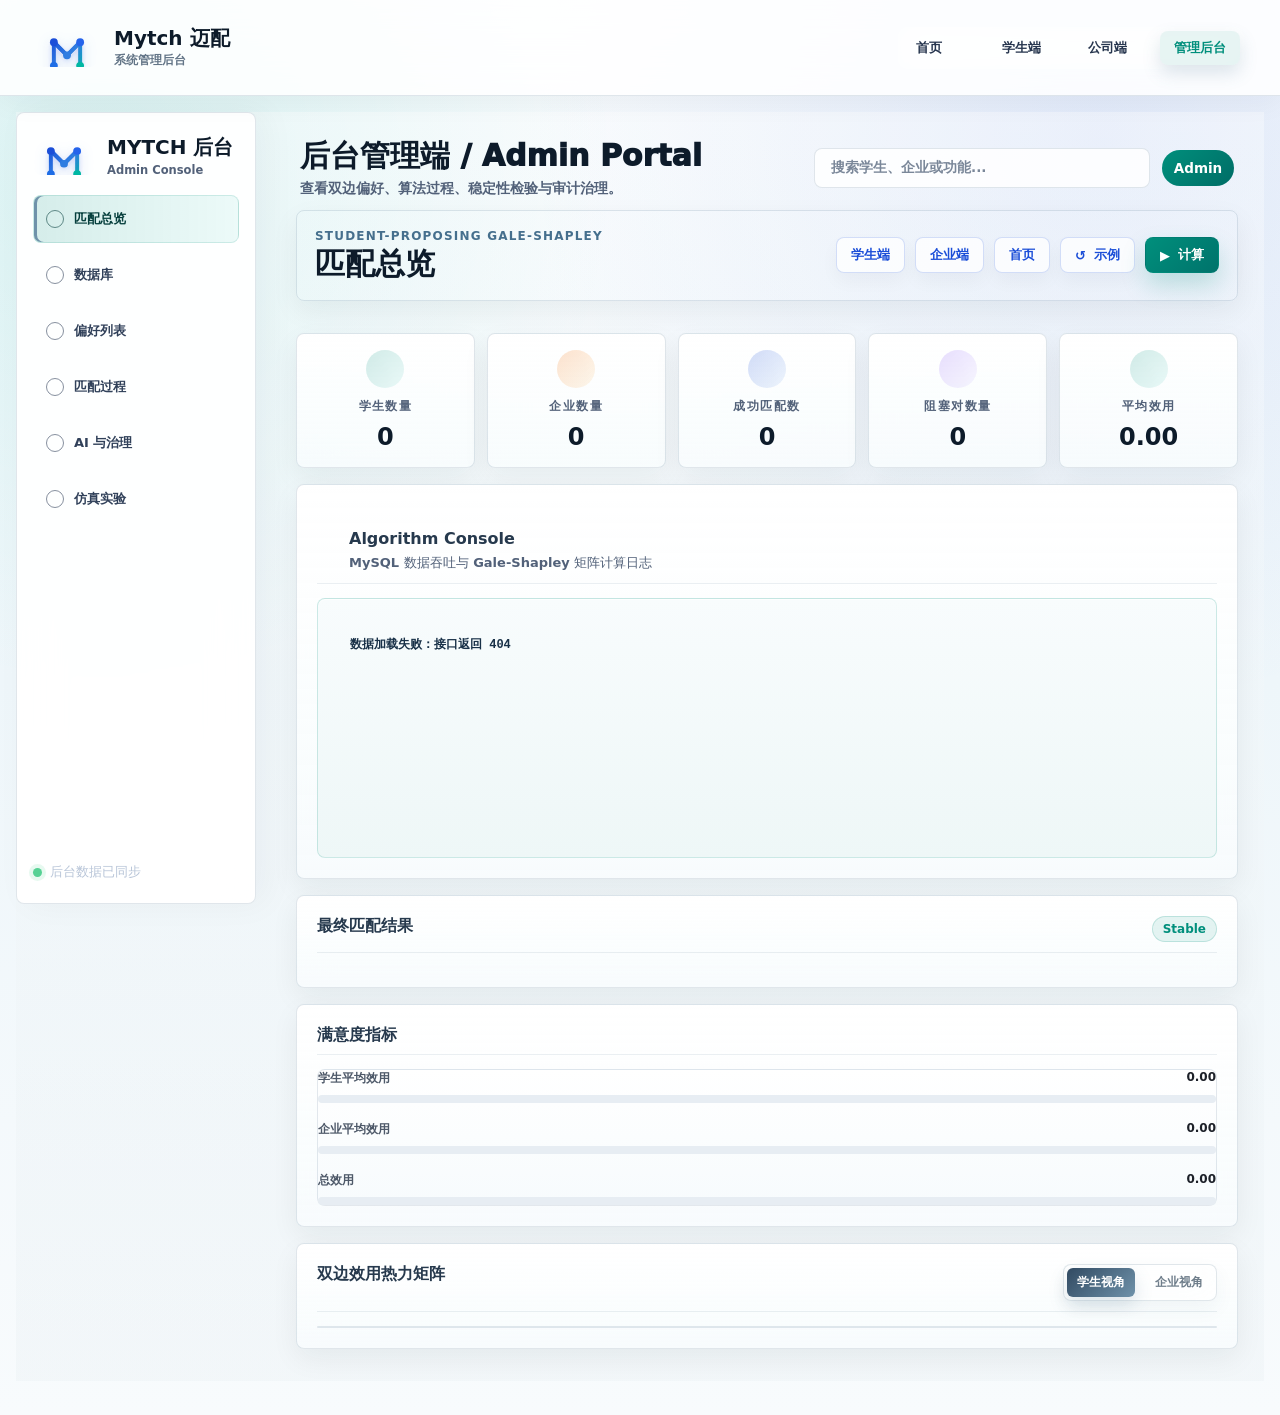
==== admin.html @ 8a6372a4 "Add files via upload" ====
<!doctype html>
<html lang="zh-CN">
  <head>
    <meta charset="UTF-8" />
    <meta name="viewport" content="width=device-width, initial-scale=1.0" />
    <title>管理后台 - Mytch 迈配</title>
    <link rel="stylesheet" href="styles.css" />
  </head>
  <body data-page="admin">
    <header class="global-topbar admin-global">
      <a class="brand compact-brand" href="index.html">
        <div class="brand-mark" aria-hidden="true"><img src="assets/mytch-logo.svg" alt="" /></div>
        <div>
          <h1>Mytch 迈配</h1>
          <p>系统管理后台</p>
        </div>
      </a>
      <nav class="client-nav" aria-label="端口切换">
        <a href="index.html">首页</a>
        <a href="student.html">学生端</a>
        <a href="company.html">公司端</a>
        <a class="active" href="admin.html">管理后台</a>
      </nav>
    </header>

    <div class="app-shell">
      <aside class="sidebar">
        <a class="brand" href="index.html">
            <div class="brand-mark" aria-hidden="true"><img src="assets/mytch-logo.svg" alt="" /></div>
          <div>
            <h1>Mytch 后台</h1>
            <p>Admin Console</p>
          </div>
        </a>

        <nav class="nav-tabs" aria-label="后台模块">
          <button class="nav-tab active" data-tab="overview" type="button"><span class="tab-icon">01</span><span>匹配总览</span></button>
          <button class="nav-tab" data-tab="database" type="button"><span class="tab-icon">02</span><span>数据库</span></button>
          <button class="nav-tab" data-tab="preferences" type="button"><span class="tab-icon">03</span><span>偏好列表</span></button>
          <button class="nav-tab" data-tab="process" type="button"><span class="tab-icon">04</span><span>匹配过程</span></button>
          <button class="nav-tab" data-tab="ai" type="button"><span class="tab-icon">05</span><span>AI 与治理</span></button>
          <button class="nav-tab" data-tab="simulation" type="button"><span class="tab-icon">06</span><span>仿真实验</span></button>
        </nav>

        <div class="sidebar-footer">
          <span class="state-dot"></span>
          <span id="sidebarState">后台数据已同步</span>
        </div>
      </aside>

      <main class="main">
        <section class="portal-titlebar admin-titlebar">
          <div>
            <h2>后台管理端 / Admin Portal</h2>
            <p>查看双边偏好、算法过程、稳定性检验与审计治理。</p>
          </div>
          <div class="admin-search">
            <span>搜索学生、企业或功能...</span>
            <b>Admin</b>
          </div>
        </section>

        <header class="topbar">
          <div>
            <p class="eyebrow">Student-proposing Gale-Shapley</p>
            <h2 id="pageTitle">匹配总览</h2>
          </div>
          <div class="toolbar" aria-label="后台操作">
            <a class="icon-button" href="student.html">学生端</a>
            <a class="icon-button" href="company.html">企业端</a>
            <a class="icon-button" href="index.html">首页</a>
            <button class="icon-button" id="loadExampleBtn" type="button" title="恢复示例数据">
              <span aria-hidden="true">↺</span>
              <span>示例</span>
            </button>
            <button class="icon-button primary" id="runBtn" type="button" title="重新计算匹配">
              <span aria-hidden="true">▶</span>
              <span>计算</span>
            </button>
          </div>
        </header>

        <section class="tab-panel active" id="overview">
          <div class="metric-grid">
            <article class="metric"><span>学生数量</span><strong id="studentCount">0</strong></article>
            <article class="metric"><span>企业数量</span><strong id="companyCount">0</strong></article>
            <article class="metric"><span>成功匹配数</span><strong id="matchedCount">0</strong></article>
            <article class="metric"><span>阻塞对数量</span><strong id="blockingPairCount">0</strong></article>
            <article class="metric"><span>平均效用</span><strong id="avgUtility">0.00</strong></article>
          </div>

          <section class="panel console-panel">
            <div class="panel-heading">
              <div>
                <h3>Algorithm Console</h3>
                <p>MySQL 数据吞吐与 Gale-Shapley 矩阵计算日志</p>
              </div>
            </div>
            <div id="adminConsoleLog" class="console-log"></div>
          </section>

          <section class="panel match-board">
            <div class="panel-heading">
              <h3>最终匹配结果</h3>
              <span id="stableBadge" class="badge positive">Stable</span>
            </div>
            <div id="matchCards" class="match-cards"></div>
          </section>

          <section class="panel">
            <div class="panel-heading"><h3>满意度指标</h3></div>
            <div class="utility-bars">
              <div class="bar-row">
                <div class="bar-label"><span>学生平均效用</span><strong id="studentAvg">0.00</strong></div>
                <div class="bar-track"><span id="studentAvgBar"></span></div>
              </div>
              <div class="bar-row">
                <div class="bar-label"><span>企业平均效用</span><strong id="companyAvg">0.00</strong></div>
                <div class="bar-track"><span id="companyAvgBar"></span></div>
              </div>
              <div class="bar-row">
                <div class="bar-label"><span>总效用</span><strong id="totalUtility">0.00</strong></div>
                <div class="bar-track"><span id="totalUtilityBar"></span></div>
              </div>
            </div>
          </section>

          <section class="panel">
            <div class="panel-heading">
              <h3>双边效用热力矩阵</h3>
              <div class="segmented" role="group" aria-label="热力矩阵类型">
                <button class="active" data-matrix="student" type="button">学生视角</button>
                <button data-matrix="company" type="button">企业视角</button>
              </div>
            </div>
            <div id="utilityMatrix" class="matrix"></div>
          </section>
          <span id="successRate" class="sr-only">0%</span>
        </section>

        <section class="tab-panel" id="database">
          <section class="panel">
            <div class="panel-heading"><h3>Student Table</h3></div>
            <div class="table-wrap"><table id="studentTable"></table></div>
          </section>
          <section class="panel">
            <div class="panel-heading"><h3>Company Table</h3></div>
            <div class="table-wrap"><table id="companyTable"></table></div>
          </section>
          <section class="panel">
            <div class="panel-heading"><h3>Student Preference Table</h3></div>
            <div class="table-wrap"><table id="studentWeightTable"></table></div>
          </section>
          <section class="panel">
            <div class="panel-heading"><h3>Company Preference Table</h3></div>
            <div class="table-wrap"><table id="companyWeightTable"></table></div>
          </section>
        </section>

        <section class="tab-panel" id="preferences">
          <section class="panel">
            <div class="panel-heading"><h3>学生偏好列表</h3></div>
            <div id="studentPreferences" class="rank-list"></div>
          </section>
          <section class="panel">
            <div class="panel-heading"><h3>企业偏好列表</h3></div>
            <div id="companyPreferences" class="rank-list"></div>
          </section>
        </section>

        <section class="tab-panel" id="process">
          <section class="panel">
            <div class="panel-heading">
              <h3>Gale-Shapley 逐轮执行</h3>
              <span id="roundCount" class="badge">0 rounds</span>
            </div>
            <div id="roundTimeline" class="timeline"></div>
          </section>
        </section>

        <section class="tab-panel" id="ai">
          <section class="panel">
            <div class="panel-heading"><h3>AI 参与匹配</h3></div>
            <div id="aiMarketCards" class="ai-cards"></div>
          </section>
          <section class="panel">
            <div class="panel-heading">
              <h3>真实性与惩罚机制</h3>
              <span class="badge warning">Game Theory</span>
            </div>
            <div class="governance-grid">
              <article><strong>信息核验</strong><span>学历、证书、实习、薪资、岗位描述等信息进入平台后生成可审计记录。</span></article>
              <article><strong>保证金/信用分</strong><span>参与者提交信息时形成信用分，低可信信息会提高保证金或降低排序权重。</span></article>
              <article><strong>随机审计</strong><span>平台以一定概率抽查信息，越影响匹配结果的信息审计概率越高。</span></article>
              <article><strong>惩罚兼容</strong><span>若虚报收益小于期望惩罚，理性参与者的最优策略就是如实申报。</span></article>
            </div>
            <div id="truthAuditTable" class="audit-table"></div>
          </section>
        </section>

        <section class="tab-panel" id="simulation">
          <section class="panel simulator">
            <div class="panel-heading">
              <h3>大规模仿真实验</h3>
              <button class="icon-button" id="runSimulationBtn" type="button" title="运行仿真">
                <span aria-hidden="true">↯</span>
                <span>运行仿真</span>
              </button>
            </div>
            <div class="simulation-controls">
              <label>学生数<input id="simStudents" type="number" min="5" max="1000" value="200" /></label>
              <label>企业数<input id="simCompanies" type="number" min="5" max="200" value="50" /></label>
              <label>每家企业名额<input id="simCapacity" type="number" min="1" max="20" value="4" /></label>
            </div>
            <div id="simulationResults" class="simulation-results"></div>
          </section>
        </section>

      </main>
    </div>

    <script src="app.js?v=mytch-feedback-20260525"></script>
  </body>
</html>
---- styles.css ----
:root {
  --bg: #f6f7f9;
  --surface: #ffffff;
  --ink: #18212f;
  --muted: #667085;
  --line: #d8dee8;
  --teal: #087f8c;
  --teal-weak: #e4f4f5;
  --coral: #d95f43;
  --indigo: #3c5aa6;
  --gold: #b7831d;
  --green: #1f8a5b;
  --shadow: 0 14px 40px rgba(24, 33, 47, 0.08);
}

* {
  box-sizing: border-box;
}

body {
  margin: 0;
  min-height: 100vh;
  background: var(--bg);
  color: var(--ink);
  font-family: Inter, ui-sans-serif, system-ui, -apple-system, BlinkMacSystemFont, "Segoe UI", sans-serif;
}

button,
input,
select,
textarea {
  font: inherit;
}

button {
  cursor: pointer;
}

a {
  color: inherit;
  text-decoration: none;
}

.app-shell {
  display: grid;
  grid-template-columns: 280px minmax(0, 1fr);
  min-height: 100vh;
}

.sidebar {
  position: sticky;
  top: 0;
  height: 100vh;
  display: flex;
  flex-direction: column;
  gap: 28px;
  padding: 24px 18px;
  background: #17202c;
  color: #eef4f7;
}

.brand {
  display: flex;
  align-items: center;
  gap: 12px;
  min-width: 0;
}

.brand-mark {
  display: grid;
  place-items: center;
  flex: 0 0 44px;
  width: 44px;
  height: 44px;
  border-radius: 8px;
  background: #f0b44c;
  color: #17202c;
  font-weight: 800;
  letter-spacing: 0;
}

.brand h1,
.brand p,
.topbar h2,
.topbar p,
.panel h3 {
  margin: 0;
}

.brand h1 {
  font-size: 18px;
  line-height: 1.2;
}

.brand p {
  margin-top: 4px;
  color: #b9c5d1;
  font-size: 13px;
}

.nav-tabs {
  display: grid;
  gap: 8px;
}

.nav-tab {
  display: flex;
  align-items: center;
  gap: 10px;
  width: 100%;
  border: 1px solid transparent;
  border-radius: 8px;
  padding: 11px 12px;
  background: transparent;
  color: #dbe5ea;
  text-align: left;
}

.nav-tab:hover,
.nav-tab.active {
  background: rgba(255, 255, 255, 0.09);
  border-color: rgba(255, 255, 255, 0.13);
}

.tab-icon {
  display: grid;
  place-items: center;
  width: 30px;
  height: 24px;
  border-radius: 6px;
  background: rgba(255, 255, 255, 0.1);
  color: #f0b44c;
  font-size: 12px;
  font-weight: 700;
}

.sidebar-footer {
  margin-top: auto;
  display: flex;
  align-items: center;
  gap: 8px;
  min-width: 0;
  color: #b9c5d1;
  font-size: 13px;
}

.state-dot {
  width: 9px;
  height: 9px;
  border-radius: 50%;
  background: #56d194;
  box-shadow: 0 0 0 4px rgba(86, 209, 148, 0.14);
}

.main {
  min-width: 0;
  padding: 22px;
}

.topbar {
  display: flex;
  align-items: center;
  justify-content: space-between;
  gap: 16px;
  margin-bottom: 18px;
}

.eyebrow {
  color: var(--teal);
  font-size: 12px;
  font-weight: 800;
  letter-spacing: 0.08em;
  text-transform: uppercase;
}

.topbar h2 {
  margin-top: 4px;
  font-size: 28px;
  letter-spacing: 0;
}

.toolbar,
.panel-heading,
.segmented,
.simulation-controls {
  display: flex;
  align-items: center;
  gap: 10px;
}

.icon-button {
  display: inline-flex;
  align-items: center;
  justify-content: center;
  gap: 8px;
  min-height: 38px;
  border: 1px solid var(--line);
  border-radius: 8px;
  padding: 8px 12px;
  background: var(--surface);
  color: var(--ink);
  font-weight: 700;
}

.icon-button:hover {
  border-color: #aab4c2;
}

.icon-button.primary {
  background: var(--teal);
  border-color: var(--teal);
  color: white;
}

.portal {
  width: min(1120px, calc(100% - 32px));
  margin: 0 auto;
  padding: 44px 0;
}

.portal-hero {
  min-height: 260px;
  display: grid;
  align-content: space-between;
  border-radius: 8px;
  padding: 28px;
  background:
    linear-gradient(90deg, rgba(23, 32, 44, 0.92), rgba(8, 127, 140, 0.72)),
    url("data:image/svg+xml,%3Csvg xmlns='http://www.w3.org/2000/svg' width='1200' height='500' viewBox='0 0 1200 500'%3E%3Crect width='1200' height='500' fill='%23dfe6ee'/%3E%3Cg fill='none' stroke='%2395a5b6' stroke-width='2' opacity='.55'%3E%3Cpath d='M80 380 C220 220, 320 420, 480 250 S760 180, 920 300 1050 360, 1120 180'/%3E%3Cpath d='M120 170 C260 260, 380 110, 530 190 S780 390, 1010 230'/%3E%3C/g%3E%3Cg fill='%23ffffff' opacity='.76'%3E%3Ccircle cx='160' cy='190' r='36'/%3E%3Ccircle cx='420' cy='305' r='42'/%3E%3Ccircle cx='650' cy='170' r='34'/%3E%3Ccircle cx='930' cy='320' r='44'/%3E%3C/g%3E%3C/svg%3E");
  background-size: cover;
  color: white;
  box-shadow: var(--shadow);
}

.portal-brand .brand-mark {
  background: white;
  color: var(--teal);
}

.portal-title h2 {
  margin: 8px 0 0;
  font-size: 46px;
  letter-spacing: 0;
}

.portal-title .eyebrow {
  color: #f0b44c;
}

.role-grid {
  display: grid;
  grid-template-columns: repeat(4, minmax(0, 1fr));
  gap: 16px;
  margin-top: 18px;
}

.role-card {
  min-height: 210px;
  display: grid;
  align-content: space-between;
  border: 1px solid var(--line);
  border-radius: 8px;
  padding: 18px;
  background: var(--surface);
  box-shadow: var(--shadow);
}

.role-card:hover {
  transform: translateY(-2px);
  border-color: #aab4c2;
}

.role-index {
  display: grid;
  place-items: center;
  width: 42px;
  height: 32px;
  border-radius: 8px;
  background: var(--teal-weak);
  color: var(--teal);
  font-weight: 800;
}

.role-card strong {
  display: block;
  margin-top: 20px;
  font-size: 24px;
}

.role-card span:last-child {
  color: var(--muted);
  line-height: 1.65;
}

.student-role .role-index {
  background: var(--teal-weak);
  color: var(--teal);
}

.company-role .role-index {
  background: #fff0e9;
  color: var(--coral);
}

.admin-role .role-index {
  background: #eef2ff;
  color: var(--indigo);
}

.ai-role .role-index {
  background: #f5efff;
  color: #7152a6;
}

.client-shell {
  min-height: 100vh;
}

.client-header {
  position: sticky;
  top: 0;
  z-index: 5;
  display: flex;
  align-items: center;
  justify-content: space-between;
  gap: 18px;
  padding: 14px 24px;
  border-bottom: 1px solid var(--line);
  background: rgba(246, 247, 249, 0.94);
  backdrop-filter: blur(12px);
}

.compact-brand .brand-mark {
  background: #17202c;
  color: #f0b44c;
}

.client-nav {
  display: flex;
  align-items: center;
  gap: 8px;
  padding: 4px;
  border: 1px solid var(--line);
  border-radius: 8px;
  background: var(--surface);
}

.client-nav a {
  border-radius: 6px;
  padding: 8px 12px;
  color: var(--muted);
  font-size: 13px;
  font-weight: 800;
}

.client-nav a.active {
  background: var(--teal);
  color: white;
}

.client-main {
  width: min(1180px, calc(100% - 32px));
  margin: 0 auto;
  display: grid;
  grid-template-columns: minmax(0, 1.05fr) minmax(340px, 0.95fr);
  gap: 18px;
  padding: 22px 0 34px;
}

.account-panel,
.result-panel {
  align-self: start;
}

.select-label {
  display: grid;
  gap: 6px;
  color: var(--muted);
  font-size: 12px;
  font-weight: 800;
}

.select-label select {
  min-width: 130px;
  min-height: 38px;
  border: 1px solid var(--line);
  border-radius: 8px;
  padding: 7px 10px;
  background: white;
  color: var(--ink);
}

.profile-form {
  display: grid;
  gap: 18px;
}

.profile-form h4,
.subpanel h4 {
  margin: 0 0 10px;
  font-size: 14px;
}

.field-grid {
  display: grid;
  grid-template-columns: repeat(2, minmax(0, 1fr));
  gap: 10px;
}

.number-field {
  display: grid;
  gap: 7px;
  border: 1px solid var(--line);
  border-radius: 8px;
  padding: 10px;
  background: #fbfcfd;
}

.number-field span {
  color: var(--muted);
  font-size: 12px;
  font-weight: 800;
}

.number-field input {
  width: 100%;
  min-height: 38px;
  border: 1px solid var(--line);
  border-radius: 7px;
  padding: 8px;
  background: white;
}

.text-field {
  grid-column: 1 / -1;
}

.text-field textarea {
  width: 100%;
  min-height: 82px;
  resize: vertical;
  border: 1px solid var(--line);
  border-radius: 7px;
  padding: 9px;
  background: white;
  color: var(--ink);
  line-height: 1.5;
}

.inference-card {
  grid-column: 1 / -1;
  border: 1px solid var(--line);
  border-radius: 8px;
  padding: 12px;
  background: #fbfcfd;
}

.inference-card > strong {
  display: block;
  margin-bottom: 12px;
  font-size: 14px;
}

.weight-preview {
  display: grid;
  gap: 10px;
}

.weight-preview div {
  position: relative;
  display: grid;
  grid-template-columns: 88px 42px minmax(0, 1fr);
  align-items: center;
  gap: 10px;
}

.weight-preview span {
  color: var(--muted);
  font-size: 12px;
  font-weight: 800;
}

.weight-preview b {
  font-size: 12px;
}

.weight-preview em {
  display: block;
  height: 10px;
  border-radius: 999px;
  background: var(--teal);
}

.form-actions {
  display: flex;
  align-items: center;
  justify-content: space-between;
  gap: 12px;
  border-top: 1px solid var(--line);
  padding-top: 14px;
}

.inline-state {
  color: var(--muted);
  font-size: 13px;
  font-weight: 700;
}

.personal-result {
  display: grid;
  gap: 14px;
}

.result-main {
  min-height: 190px;
  display: grid;
  align-content: center;
  border-radius: 8px;
  padding: 20px;
  background: #17202c;
  color: white;
}

.result-main .result-kicker {
  color: #f0b44c;
  font-size: 13px;
  font-weight: 900;
  letter-spacing: 0.08em;
}

.result-main strong {
  display: block;
  margin-top: 8px;
  font-size: 56px;
  line-height: 1;
}

.result-main span:last-child {
  margin-top: 12px;
  color: #cbd6df;
  font-weight: 700;
}

.mini-metrics {
  display: grid;
  grid-template-columns: 1fr 1fr;
  gap: 10px;
}

.mini-metrics article {
  border: 1px solid var(--line);
  border-radius: 8px;
  padding: 12px;
  background: #fbfcfd;
}

.mini-metrics span {
  display: block;
  color: var(--muted);
  font-size: 12px;
}

.mini-metrics strong {
  display: block;
  margin-top: 8px;
  font-size: 24px;
}

.subpanel {
  margin-top: 16px;
}

.rank-list.compact .rank-row {
  grid-template-columns: 54px minmax(0, 1fr);
}

.ai-cards,
.governance-grid {
  display: grid;
  grid-template-columns: repeat(2, minmax(0, 1fr));
  gap: 10px;
}

.ai-card,
.governance-grid article {
  border: 1px solid var(--line);
  border-radius: 8px;
  padding: 12px;
  background: #fbfcfd;
}

.ai-card strong,
.governance-grid strong {
  display: block;
  margin-bottom: 8px;
}

.ai-card span,
.governance-grid span,
.knowledge-notes p {
  color: var(--muted);
  font-size: 13px;
  line-height: 1.65;
}

.knowledge-notes {
  display: grid;
  gap: 10px;
}

.knowledge-notes p {
  margin: 0;
}

.audit-table {
  margin-top: 14px;
  overflow-x: auto;
}

.audit-table table {
  min-width: 760px;
}

.risk-low {
  color: var(--green);
  font-weight: 800;
}

.risk-mid {
  color: var(--gold);
  font-weight: 800;
}

.risk-high {
  color: var(--coral);
  font-weight: 800;
}

.tab-panel {
  display: none;
}

.tab-panel.active {
  display: grid;
  gap: 18px;
}

.metric-grid {
  display: grid;
  grid-template-columns: repeat(4, minmax(0, 1fr));
  gap: 14px;
}

.metric,
.panel {
  background: var(--surface);
  border: 1px solid var(--line);
  border-radius: 8px;
  box-shadow: var(--shadow);
}

.metric {
  padding: 16px;
}

.metric span {
  display: block;
  color: var(--muted);
  font-size: 13px;
}

.metric strong {
  display: block;
  margin-top: 8px;
  font-size: 30px;
}

.overview-layout,
.two-column {
  display: grid;
  grid-template-columns: minmax(0, 1.2fr) minmax(320px, 0.8fr);
  gap: 18px;
}

.panel {
  min-width: 0;
  padding: 16px;
}

.panel-heading {
  justify-content: space-between;
  margin-bottom: 14px;
}

.panel-heading h3 {
  font-size: 16px;
}

.badge {
  display: inline-flex;
  align-items: center;
  min-height: 26px;
  border-radius: 999px;
  padding: 4px 10px;
  background: #eef1f5;
  color: var(--muted);
  font-size: 12px;
  font-weight: 800;
}

.badge.positive {
  background: #e8f6ef;
  color: var(--green);
}

.badge.warning {
  background: #fff2dc;
  color: var(--gold);
}

.match-cards {
  display: grid;
  grid-template-columns: repeat(5, minmax(110px, 1fr));
  gap: 10px;
}

.match-card {
  position: relative;
  min-height: 142px;
  display: grid;
  align-content: space-between;
  border: 1px solid var(--line);
  border-radius: 8px;
  padding: 12px;
  overflow: hidden;
}

.match-card::before {
  content: "";
  position: absolute;
  inset: 0 0 auto;
  height: 5px;
  background: var(--accent);
}

.avatar-pair {
  display: flex;
  align-items: center;
  justify-content: space-between;
  gap: 8px;
}

.avatar {
  display: grid;
  place-items: center;
  width: 42px;
  height: 42px;
  border-radius: 50%;
  background: var(--teal-weak);
  color: var(--teal);
  font-weight: 800;
}

.avatar.company {
  background: #eef2ff;
  color: var(--indigo);
}

.connector {
  height: 2px;
  flex: 1;
  background: linear-gradient(90deg, var(--teal), var(--coral));
}

.match-card strong {
  display: block;
  margin-top: 10px;
}

.match-card span {
  color: var(--muted);
  font-size: 12px;
}

.utility-bars {
  display: grid;
  gap: 18px;
}

.bar-label {
  display: flex;
  justify-content: space-between;
  gap: 12px;
  margin-bottom: 8px;
  color: var(--muted);
  font-size: 13px;
}

.bar-label strong {
  color: var(--ink);
}

.bar-track {
  height: 12px;
  border-radius: 999px;
  background: #edf1f5;
  overflow: hidden;
}

.bar-track span {
  display: block;
  height: 100%;
  width: 0;
  border-radius: inherit;
  background: var(--teal);
}

.bar-row:nth-child(2) .bar-track span {
  background: var(--coral);
}

.bar-row:nth-child(3) .bar-track span {
  background: var(--indigo);
}

.segmented {
  padding: 3px;
  border: 1px solid var(--line);
  border-radius: 8px;
  background: #f3f5f8;
}

.segmented button {
  border: 0;
  border-radius: 6px;
  padding: 6px 10px;
  background: transparent;
  color: var(--muted);
  font-size: 12px;
  font-weight: 800;
}

.segmented button.active {
  background: var(--surface);
  color: var(--ink);
  box-shadow: 0 1px 4px rgba(24, 33, 47, 0.1);
}

.matrix {
  display: grid;
  grid-template-columns: 90px repeat(5, minmax(80px, 1fr));
  gap: 6px;
}

.matrix-cell {
  min-height: 44px;
  display: grid;
  place-items: center;
  border-radius: 7px;
  padding: 8px;
  background: #f2f4f7;
  color: var(--ink);
  font-size: 13px;
  font-weight: 800;
}

.matrix-cell.header {
  background: #e7ebf0;
  color: #344054;
}

.matrix-cell.score {
  color: white;
}

.table-wrap {
  overflow: auto;
}

table {
  width: 100%;
  border-collapse: collapse;
  min-width: 620px;
}

th,
td {
  border-bottom: 1px solid var(--line);
  padding: 9px 8px;
  text-align: left;
  font-size: 13px;
  white-space: nowrap;
}

th {
  color: #344054;
  background: #f3f5f8;
  font-size: 12px;
}

td:first-child,
th:first-child {
  position: sticky;
  left: 0;
  background: inherit;
  font-weight: 800;
}

td input {
  width: 78px;
  min-height: 32px;
  border: 1px solid var(--line);
  border-radius: 7px;
  padding: 5px 7px;
  background: white;
}

.rank-list {
  display: grid;
  gap: 10px;
}

.rank-row {
  display: grid;
  grid-template-columns: 62px minmax(0, 1fr);
  align-items: center;
  gap: 12px;
  border: 1px solid var(--line);
  border-radius: 8px;
  padding: 10px;
}

.rank-row strong {
  color: var(--teal);
}

.rank-chips {
  display: flex;
  flex-wrap: wrap;
  gap: 7px;
}

.rank-chip {
  border-radius: 999px;
  padding: 6px 9px;
  background: #f1f5f9;
  color: #344054;
  font-size: 12px;
  font-weight: 800;
}

.timeline {
  display: grid;
  gap: 12px;
}

.round {
  border: 1px solid var(--line);
  border-radius: 8px;
  padding: 12px;
}

.round h4 {
  margin: 0 0 10px;
  font-size: 14px;
}

.round-grid {
  display: grid;
  grid-template-columns: minmax(0, 1fr) minmax(0, 1.25fr);
  gap: 12px;
}

.mini-list {
  display: grid;
  gap: 6px;
}

.mini-list div {
  border-radius: 7px;
  padding: 8px;
  background: #f3f5f8;
  color: #344054;
  font-size: 13px;
}

.simulator {
  max-width: 980px;
}

.simulation-controls {
  flex-wrap: wrap;
  margin-bottom: 16px;
}

.simulation-controls label {
  display: grid;
  gap: 6px;
  color: var(--muted);
  font-size: 13px;
  font-weight: 700;
}

.simulation-controls input {
  width: 140px;
  min-height: 38px;
  border: 1px solid var(--line);
  border-radius: 8px;
  padding: 8px;
}

.simulation-results {
  display: grid;
  grid-template-columns: repeat(4, minmax(150px, 1fr));
  gap: 12px;
}

.sim-card {
  border: 1px solid var(--line);
  border-radius: 8px;
  padding: 14px;
  background: #fbfcfd;
}

.sim-card span {
  display: block;
  color: var(--muted);
  font-size: 12px;
}

.sim-card strong {
  display: block;
  margin-top: 8px;
  font-size: 24px;
}

@media (max-width: 1100px) {
  .app-shell {
    grid-template-columns: 1fr;
  }

  .sidebar {
    position: static;
    height: auto;
  }

  .nav-tabs {
    grid-template-columns: repeat(5, minmax(120px, 1fr));
    overflow-x: auto;
  }

  .metric-grid,
  .overview-layout,
  .two-column,
  .simulation-results {
    grid-template-columns: 1fr 1fr;
  }

  .match-cards {
    grid-template-columns: repeat(3, minmax(0, 1fr));
  }

  .role-grid,
  .client-main {
    grid-template-columns: repeat(2, minmax(0, 1fr));
  }
}

@media (max-width: 760px) {
  .main {
    padding: 14px;
  }

  .topbar,
  .panel-heading {
    align-items: flex-start;
    flex-direction: column;
  }

  .metric-grid,
  .overview-layout,
  .two-column,
  .simulation-results,
  .round-grid {
    grid-template-columns: 1fr;
  }

  .match-cards {
    grid-template-columns: 1fr;
  }

  .matrix {
    grid-template-columns: 72px repeat(5, minmax(62px, 1fr));
    overflow-x: auto;
  }

  .portal {
    width: min(100% - 24px, 1120px);
    padding: 24px 0;
  }

  .portal-hero {
    min-height: 230px;
    padding: 20px;
  }

  .portal-title h2 {
    font-size: 34px;
  }

  .client-header {
    align-items: flex-start;
    flex-direction: column;
    padding: 14px;
  }

  .client-nav {
    width: 100%;
    overflow-x: auto;
  }

  .client-main {
    width: min(100% - 24px, 1180px);
  }

  .field-grid,
  .mini-metrics,
  .role-grid,
  .client-main,
  .ai-cards,
  .governance-grid {
    grid-template-columns: 1fr;
  }

  .form-actions {
    align-items: stretch;
    flex-direction: column;
  }

  .result-main strong {
    font-size: 42px;
  }
}

/* User-requested polish: top-right switching, real icons, readable charts */
body[data-page="student"] .client-header,
body[data-page="company"] .client-header,
body[data-page="admin"] .admin-global {
  display: flex !important;
  position: sticky !important;
  top: 0 !important;
  z-index: 30 !important;
}

body[data-page="student"] .product-layout,
body[data-page="company"] .product-layout,
body[data-page="admin"] .app-shell {
  width: min(1580px, calc(100% - 32px)) !important;
  margin: 16px auto 34px !important;
  grid-template-columns: 236px minmax(0, 1fr) !important;
  gap: 18px !important;
}

body[data-page="student"] .client-sidebar,
body[data-page="company"] .client-sidebar,
body[data-page="admin"] .sidebar {
  min-height: calc(100vh - 96px) !important;
  height: auto !important;
  border: 1px solid var(--mt-line) !important;
  border-radius: 8px !important;
}

.side-switch {
  display: none !important;
}

.side-brand {
  gap: 9px !important;
  margin-bottom: 24px !important;
}

.side-brand .brand-mark {
  width: 34px !important;
  height: 34px !important;
}

.side-brand h1 {
  white-space: nowrap !important;
  font-size: 18px !important;
  letter-spacing: 0 !important;
}

.side-brand p {
  font-size: 10.5px !important;
}

.portal-titlebar {
  min-height: 64px !important;
}

.portal-titlebar h2 {
  font-size: 28px !important;
}

.user-chip,
.admin-search::after,
.admin-search b {
  display: none !important;
}

.admin-search {
  min-width: min(360px, 42vw) !important;
}

.hero-copy h2 {
  margin-bottom: 8px !important;
  font-size: clamp(52px, 5.2vw, 78px) !important;
}

.hero-mainline {
  margin: 0 0 14px !important;
  white-space: nowrap !important;
  color: var(--mt-ink) !important;
  font-size: clamp(28px, 2.8vw, 42px) !important;
  line-height: 1.15 !important;
  font-weight: 920 !important;
}

.hero-mainline span {
  background: linear-gradient(90deg, var(--mt-teal), var(--mt-blue)) !important;
  -webkit-background-clip: text !important;
  background-clip: text !important;
  color: transparent !important;
}

.svg-icon {
  display: block !important;
  width: 1em !important;
  height: 1em !important;
  background: currentColor !important;
  -webkit-mask: var(--icon) center / contain no-repeat !important;
  mask: var(--icon) center / contain no-repeat !important;
}

.user-icon { --icon: url("data:image/svg+xml,%3Csvg viewBox='0 0 24 24' xmlns='http://www.w3.org/2000/svg'%3E%3Cpath fill='black' d='M12 12a4.5 4.5 0 1 0 0-9a4.5 4.5 0 0 0 0 9Zm0 2c-4.42 0-8 2.24-8 5v1.2c0 .44.36.8.8.8h14.4c.44 0 .8-.36.8-.8V19c0-2.76-3.58-5-8-5Z'/%3E%3C/svg%3E"); }
.bot-icon { --icon: url("data:image/svg+xml,%3Csvg viewBox='0 0 24 24' xmlns='http://www.w3.org/2000/svg'%3E%3Cpath fill='black' d='M11 2h2v3h3a4 4 0 0 1 4 4v7a4 4 0 0 1-4 4H8a4 4 0 0 1-4-4V9a4 4 0 0 1 4-4h3V2Zm-3 8.5A1.5 1.5 0 1 0 11 10.5a1.5 1.5 0 0 0-3 0Zm7 0a1.5 1.5 0 1 0 3 0a1.5 1.5 0 0 0-3 0ZM8 15v2h8v-2H8ZM2 10h2v5H2v-5Zm18 0h2v5h-2v-5Z'/%3E%3C/svg%3E"); }
.grid-icon { --icon: url("data:image/svg+xml,%3Csvg viewBox='0 0 24 24' xmlns='http://www.w3.org/2000/svg'%3E%3Cpath fill='black' d='M4 3h7v7H4V3Zm9 0h7v7h-7V3ZM4 13h7v8H4v-8Zm9 0h7v8h-7v-8ZM6 5v3h3V5H6Zm9 0v3h3V5h-3ZM6 15v4h3v-4H6Zm9 0v4h3v-4h-3Z'/%3E%3C/svg%3E"); }
.nodes-icon { --icon: url("data:image/svg+xml,%3Csvg viewBox='0 0 24 24' xmlns='http://www.w3.org/2000/svg'%3E%3Cpath fill='black' d='M7 4a3 3 0 1 1 2.83 4H9l2.2 3.3a3.1 3.1 0 0 1 1.6 0L15 8h-.83A3 3 0 1 1 17 9.83l-2.35 3.52A3 3 0 0 1 15 14.7l3.35 1.12A3 3 0 1 1 17.72 18l-3.35-1.12a3 3 0 0 1-4.74 0L6.28 18a3 3 0 1 1-.63-2.18L9 14.7a3 3 0 0 1 .35-1.35L7 9.83A3 3 0 0 1 7 4Z'/%3E%3C/svg%3E"); }
.check-icon { --icon: url("data:image/svg+xml,%3Csvg viewBox='0 0 24 24' xmlns='http://www.w3.org/2000/svg'%3E%3Cpath fill='black' d='M12 2a10 10 0 1 0 0 20a10 10 0 0 0 0-20Zm-1.2 13.6L6.9 11.7l1.5-1.5l2.4 2.4l5.2-5.2l1.5 1.5l-6.7 6.7Z'/%3E%3C/svg%3E"); }
.file-icon { --icon: url("data:image/svg+xml,%3Csvg viewBox='0 0 24 24' xmlns='http://www.w3.org/2000/svg'%3E%3Cpath fill='black' d='M6 2h8l4 4v16H6V2Zm7 1.8V7h3.2L13 3.8ZM8 10v2h8v-2H8Zm0 4v2h8v-2H8Zm0 4v2h5v-2H8Z'/%3E%3C/svg%3E"); }
.cap-icon { --icon: url("data:image/svg+xml,%3Csvg viewBox='0 0 24 24' xmlns='http://www.w3.org/2000/svg'%3E%3Cpath fill='black' d='M12 3L2 8l10 5l10-5l-10-5Zm-7 8v4.5C6.8 18 9.4 19.2 12 19.2s5.2-1.2 7-3.7V11l-7 3.5L5 11Z'/%3E%3C/svg%3E"); }
.briefcase-icon { --icon: url("data:image/svg+xml,%3Csvg viewBox='0 0 24 24' xmlns='http://www.w3.org/2000/svg'%3E%3Cpath fill='black' d='M9 4h6l1 3h4a2 2 0 0 1 2 2v9a2 2 0 0 1-2 2H4a2 2 0 0 1-2-2V9a2 2 0 0 1 2-2h4l1-3Zm1.5 3h3l-.33-1h-2.34l-.33 1ZM4 11v2h16v-2h-6v2h-4v-2H4Z'/%3E%3C/svg%3E"); }
.shield-icon { --icon: url("data:image/svg+xml,%3Csvg viewBox='0 0 24 24' xmlns='http://www.w3.org/2000/svg'%3E%3Cpath fill='black' d='M12 2l8 3v6c0 5-3.4 9.7-8 11c-4.6-1.3-8-6-8-11V5l8-3Zm-1 13.2l6-6l-1.4-1.4L11 12.4l-2.1-2.1l-1.4 1.4l3.5 3.5Z'/%3E%3C/svg%3E"); }
.database-icon { --icon: url("data:image/svg+xml,%3Csvg viewBox='0 0 24 24' xmlns='http://www.w3.org/2000/svg'%3E%3Cpath fill='black' d='M12 3c5 0 8 1.6 8 3.5v11C20 19.4 17 21 12 21s-8-1.6-8-3.5v-11C4 4.6 7 3 12 3Zm0 2C8.1 5 6 6 6 6.5S8.1 8 12 8s6-1 6-1.5S15.9 5 12 5Zm6 4.2C16.6 9.9 14.5 10.3 12 10.3s-4.6-.4-6-1.1v2.3C6 12 8.1 13 12 13s6-1 6-1.5V9.2Zm0 5C16.6 14.9 14.5 15.3 12 15.3s-4.6-.4-6-1.1v3.3C6 18 8.1 19 12 19s6-1 6-1.5v-3.3Z'/%3E%3C/svg%3E"); }
.sliders-icon { --icon: url("data:image/svg+xml,%3Csvg viewBox='0 0 24 24' xmlns='http://www.w3.org/2000/svg'%3E%3Cpath fill='black' d='M4 7h8a3 3 0 0 0 5.83 0H20V5h-2.17a3 3 0 0 0-5.83 0H4v2Zm11-2a1 1 0 1 1 0 2a1 1 0 0 1 0-2ZM4 13h2.17a3 3 0 0 0 5.83 0H20v-2h-8a3 3 0 0 0-5.83 0H4v2Zm5-2a1 1 0 1 1 0 2a1 1 0 0 1 0-2Zm-5 8h8a3 3 0 0 0 5.83 0H20v-2h-2.17a3 3 0 0 0-5.83 0H4v2Zm11-2a1 1 0 1 1 0 2a1 1 0 0 1 0-2Z'/%3E%3C/svg%3E"); }
.chart-icon { --icon: url("data:image/svg+xml,%3Csvg viewBox='0 0 24 24' xmlns='http://www.w3.org/2000/svg'%3E%3Cpath fill='black' d='M4 20h16v-2H4v2Zm2-4h3V9H6v7Zm5 0h3V4h-3v12Zm5 0h3v-9h-3v9Z'/%3E%3C/svg%3E"); }

.flow-icon .svg-icon,
.entry-icon .svg-icon,
.architecture-grid span .svg-icon,
.portal-flow-strip span .svg-icon,
.preview-metrics i.svg-icon,
.hero-feature-row i.svg-icon {
  width: 26px !important;
  height: 26px !important;
  color: #fff !important;
}

.hero-feature-row i.svg-icon {
  width: 22px !important;
  height: 22px !important;
}

.process-flow {
  grid-template-columns: repeat(5, minmax(0, 1fr)) !important;
}

.donut-card {
  display: grid !important;
  grid-template-columns: 170px minmax(0, 1fr) !important;
  align-items: center !important;
  gap: 18px !important;
  padding: 18px !important;
}

.donut-visual {
  width: 160px !important;
  height: 160px !important;
  margin: 0 auto !important;
  filter: none !important;
}

.donut-visual svg {
  width: 100% !important;
  height: 100% !important;
  overflow: visible !important;
}

.donut-segment {
  transition: stroke-dasharray .25s ease;
}

.donut-visual span {
  display: grid !important;
  place-items: center !important;
  gap: 2px !important;
  color: var(--mt-ink) !important;
  font-size: 11px !important;
  font-weight: 700 !important;
}

.donut-visual span strong {
  color: var(--mt-teal) !important;
  font-size: 22px !important;
  line-height: 1 !important;
}

.donut-visual span em {
  color: var(--mt-muted) !important;
  font-style: normal !important;
  font-size: 10px !important;
}

.donut-legend {
  grid-template-columns: minmax(0, 1fr) !important;
}

.donut-legend span {
  justify-content: space-between !important;
  padding: 7px 9px !important;
  border-radius: 8px !important;
  background: rgba(248, 252, 253, 0.9) !important;
  color: #26364f !important;
}

.console-log {
  color: #193148 !important;
  background: linear-gradient(180deg, #f8fcfd, #eef7f7) !important;
  border-color: rgba(0, 143, 124, 0.18) !important;
  font-weight: 780 !important;
}

.console-log * {
  color: #193148 !important;
  opacity: 1 !important;
}

@media (max-width: 1180px) {
  body[data-page="student"] .product-layout,
  body[data-page="company"] .product-layout,
  body[data-page="admin"] .app-shell {
    grid-template-columns: minmax(0, 1fr) !important;
  }

  .process-flow {
    grid-template-columns: repeat(2, minmax(0, 1fr)) !important;
  }
}

@media (max-width: 760px) {
  .hero-mainline {
    white-space: normal !important;
  }

  .donut-card {
    grid-template-columns: minmax(0, 1fr) !important;
  }
}

/* Mytch final commercial visual specification */
:root {
  --bg: #f5f7fa;
  --surface: #ffffff;
  --ink: #1d2129;
  --muted: #4e5969;
  --muted-2: #86909c;
  --line: #e5e8ef;
  --teal: #165dff;
  --teal-weak: #e8f0ff;
  --coral: #ff7d00;
  --gold: #ff7d00;
  --green: #00b42a;
  --red: #f53f3f;
  --indigo: #165dff;
  --shadow: 0 2px 12px rgba(0, 0, 0, 0.06);
  --nav-height: 68px;
}

body {
  background: var(--bg);
  color: var(--ink);
  font-size: 14px;
}

body[data-page="portal"] {
  overflow: auto;
}

.brand-mark {
  background: var(--teal);
  color: #fff;
}

.panel,
.metric,
.role-card,
.home-entry-card,
.advantage-grid article,
.number-field,
.inference-card,
.mini-metrics article,
.rank-row,
.round,
.ai-card,
.governance-grid article,
.sim-card {
  border: 1px solid var(--line);
  border-radius: 8px;
  background: var(--surface);
  box-shadow: var(--shadow);
  transition: transform 0.18s ease, box-shadow 0.18s ease, border-color 0.18s ease;
}

.panel,
.metric,
.home-entry-card,
.advantage-grid article {
  padding: 20px;
}

.panel:hover,
.metric:hover,
.home-entry-card:hover,
.advantage-grid article:hover {
  transform: translateY(-2px);
  box-shadow: 0 8px 24px rgba(0, 0, 0, 0.09);
}

.site-nav,
.global-topbar {
  min-height: var(--nav-height);
  padding: 12px 32px;
  border-bottom: 1px solid var(--line);
  background: rgba(255, 255, 255, 0.96);
  backdrop-filter: blur(12px);
}

.brand h1 {
  font-size: 18px;
  font-weight: 800;
}

.brand p {
  color: var(--muted-2);
  font-size: 12px;
}

.site-links a,
.client-nav a,
.side-menu a,
.nav-tab {
  font-size: 14px;
}

.icon-button {
  border-radius: 8px;
  transition: transform 0.12s ease, background 0.18s ease, border-color 0.18s ease;
}

.icon-button:hover {
  border-color: var(--teal);
  color: var(--teal);
}

.icon-button:active {
  transform: translateY(1px);
}

.icon-button.primary {
  background: var(--teal);
  border-color: var(--teal);
  color: #fff;
}

.icon-button.primary:hover {
  background: #0e49d8;
  color: #fff;
}

.eyebrow,
.role-index,
.advantage-grid span {
  color: var(--teal);
}

.panel-heading h3,
.layer-heading h3,
.section-heading h2 {
  font-size: 16px;
  font-weight: 700;
}

.topbar h2,
.overview-card h2,
.admin-hero h2 {
  font-size: 18px;
  font-weight: 800;
}

.panel-heading p,
.overview-card p:not(.eyebrow),
.section-heading p,
.home-entry-card p,
.advantage-grid p {
  color: var(--muted);
  font-size: 14px;
}

th,
td,
.matrix-cell,
.rank-chip,
.match-card span {
  font-size: 13px;
}

.badge,
.inline-state,
.mini-metrics span,
.chart-stats span {
  font-size: 12px;
}

.inline-state::before {
  content: "";
  display: inline-block;
  width: 7px;
  height: 7px;
  margin-right: 7px;
  border-radius: 50%;
  background: var(--green);
  animation: mytchPulse 1.8s ease-in-out infinite;
}

@keyframes mytchPulse {
  0%, 100% { opacity: 0.45; transform: scale(0.86); }
  50% { opacity: 1; transform: scale(1); }
}

/* Homepage */
.mytch-home {
  width: min(1200px, calc(100% - 40px));
  margin: 0 auto;
  padding: 24px 0 36px;
}

.mytch-hero {
  min-height: 520px;
  display: grid;
  grid-template-columns: minmax(0, 0.95fr) minmax(420px, 1.05fr);
  align-items: center;
  gap: 36px;
  border-radius: 8px;
  padding: 48px;
  background: linear-gradient(135deg, #165dff 0%, #3b82ff 58%, #78a7ff 100%);
  color: #fff;
  box-shadow: 0 12px 36px rgba(22, 93, 255, 0.2);
}

.hero-copy h2 {
  margin: 10px 0 0;
  max-width: 720px;
  color: #fff;
  font-size: 42px;
  line-height: 1.16;
}

.hero-subtitle,
.hero-slogan {
  margin: 14px 0 0;
  color: rgba(255, 255, 255, 0.9);
  font-size: 16px;
  line-height: 1.7;
}

.hero-slogan {
  font-size: 14px;
  font-weight: 700;
}

.hero-preview {
  margin: 0;
}

.hero-preview img {
  display: block;
  width: 100%;
  border-radius: 8px;
  border: 1px solid rgba(255, 255, 255, 0.32);
  box-shadow: 0 24px 70px rgba(10, 31, 89, 0.26);
}

.home-section {
  margin-top: 24px;
}

.section-heading {
  margin-bottom: 16px;
}

.section-heading h2 {
  margin: 0;
  color: var(--ink);
}

.section-heading p {
  margin: 8px 0 0;
}

.home-entry-grid {
  display: grid;
  grid-template-columns: repeat(3, minmax(0, 1fr));
  gap: 24px;
}

.home-entry-card {
  min-height: 236px;
  display: grid;
  align-content: space-between;
  color: inherit;
}

.entry-icon {
  display: grid;
  place-items: center;
  width: 46px;
  height: 46px;
  border-radius: 8px;
  background: var(--teal-weak);
  color: var(--teal);
  font-size: 20px;
  font-weight: 900;
}

.home-entry-card strong {
  display: block;
  margin-top: 14px;
  font-size: 16px;
}

.home-entry-card b {
  display: inline-flex;
  align-items: center;
  justify-content: center;
  width: fit-content;
  min-height: 36px;
  border-radius: 8px;
  padding: 6px 12px;
  background: var(--teal);
  color: #fff;
  font-size: 13px;
}

.site-footer {
  width: min(1200px, calc(100% - 40px));
  margin: 0 auto 28px;
  display: flex;
  justify-content: space-between;
  gap: 16px;
  border-top: 1px solid var(--line);
  padding-top: 18px;
  color: var(--muted);
  font-size: 12px;
}

/* Student / company final flow */
.product-layout {
  grid-template-columns: 252px minmax(0, 1fr);
}

.dashboard-main {
  grid-template-columns: minmax(0, 1fr);
  gap: 24px;
  padding: 24px;
}

.overview-card,
.flow-card,
.rules-panel,
.visual-pair {
  grid-column: 1 / -1;
}

.visual-pair {
  display: grid;
  grid-template-columns: repeat(2, minmax(0, 1fr));
  gap: 24px;
  align-items: stretch;
}

.visual-pair .flow-card {
  grid-column: auto;
  min-height: 430px;
}

.visual-pair .radar-chart {
  grid-template-columns: 1fr;
  justify-items: center;
}

.visual-pair .chart-stats {
  width: 100%;
  grid-template-columns: repeat(5, minmax(0, 1fr));
}

.flow-card {
  display: grid;
  gap: 16px;
}

.form-card .field-grid,
#studentPreferenceFields,
#companyPreferenceFields {
  grid-template-columns: repeat(2, minmax(0, 1fr));
}

#studentPreferenceFields .text-field,
#companyPreferenceFields .text-field {
  grid-column: 1 / -1;
}

.number-field {
  padding: 12px;
  box-shadow: none;
}

.number-field span {
  color: var(--muted);
  font-size: 13px;
}

.number-field input,
.number-field textarea,
.select-label select {
  min-height: 38px;
  border-radius: 8px;
  font-size: 14px;
}

.number-field textarea {
  min-height: 88px;
}

.result-main strong {
  font-size: 32px;
  overflow-wrap: anywhere;
}

.match-card strong,
.match-card span,
.rank-chip {
  white-space: normal;
  overflow-wrap: anywhere;
}

@media (max-width: 980px) {
  .mytch-hero,
  .home-entry-grid,
  .advantage-grid,
  .visual-pair,
  .form-card .field-grid,
  #studentPreferenceFields,
  #companyPreferenceFields {
    grid-template-columns: 1fr;
  }

  .mytch-hero {
    padding: 28px;
  }

  .hero-copy h2 {
    font-size: 30px;
  }
}

/* 2026-05-25 Morandi approachable-luxury visual system */
:root {
  --mh-ink: #26394d;
  --mh-muted: #6f7e8b;
  --mh-line: rgba(120, 145, 164, 0.22);
  --mh-100: #f4f7f8;
  --mh-150: #edf3f5;
  --mh-200: #dfe8ec;
  --mh-300: #c4d2da;
  --mh-400: #9fb6c4;
  --mh-500: #6f92aa;
  --mh-600: #456f8d;
  --mh-700: #314a62;
  --mh-glass: rgba(255, 255, 255, 0.68);
  --mh-shadow: 0 18px 42px rgba(49, 74, 98, 0.12);
  --mh-soft-shadow: 0 10px 24px rgba(49, 74, 98, 0.08);
}

body[data-page="portal"],
body[data-page="student"],
body[data-page="company"],
body[data-page="admin"] {
  color: var(--mh-ink) !important;
  background:
    linear-gradient(115deg, rgba(244, 247, 248, 0.98) 0%, rgba(231, 239, 242, 0.96) 45%, rgba(241, 245, 246, 1) 100%),
    repeating-linear-gradient(90deg, rgba(255, 255, 255, 0.42) 0 1px, transparent 1px 18px) !important;
  font-size: 14px !important;
}

body[data-page="student"] .client-shell,
body[data-page="company"] .client-shell,
body[data-page="admin"] .app-shell {
  background:
    linear-gradient(180deg, rgba(255,255,255,.34), rgba(223,232,236,.22)),
    transparent !important;
}

body[data-page="student"] .client-header,
body[data-page="company"] .client-header,
body[data-page="admin"] .admin-global,
body[data-page="portal"] .site-nav {
  background: rgba(255, 255, 255, 0.72) !important;
  border-bottom: 1px solid rgba(120, 145, 164, 0.2) !important;
  box-shadow: 0 10px 28px rgba(49, 74, 98, 0.06) !important;
  backdrop-filter: blur(22px) saturate(1.08) !important;
}

.brand-mark,
.compact-brand .brand-mark,
.portal-brand .brand-mark,
.sidebar .brand-mark {
  border-radius: 8px !important;
  color: #ffffff !important;
  background: linear-gradient(135deg, var(--mh-600), var(--mh-400)) !important;
  box-shadow: 0 12px 24px rgba(69, 111, 141, 0.25) !important;
}

.compact-brand h1,
.portal-brand h1,
.brand h1 {
  color: var(--mh-ink) !important;
  font-weight: 850 !important;
  letter-spacing: 0 !important;
}

.compact-brand p,
.portal-brand p,
.brand p {
  color: var(--mh-muted) !important;
  font-weight: 650 !important;
}

.client-nav,
.site-links,
.segmented {
  background: rgba(255, 255, 255, 0.58) !important;
  border: 1px solid var(--mh-line) !important;
  box-shadow: inset 0 1px 0 rgba(255,255,255,.75), 0 8px 20px rgba(49,74,98,.05) !important;
  backdrop-filter: blur(16px) !important;
}

.client-nav a,
.site-links a,
.segmented button {
  color: var(--mh-muted) !important;
  font-weight: 760 !important;
}

.client-nav a.active,
.client-nav a:hover,
.site-links a:hover,
.segmented button.active {
  color: #ffffff !important;
  background: linear-gradient(135deg, var(--mh-700), var(--mh-600)) !important;
  box-shadow: 0 8px 18px rgba(69,111,141,.18) !important;
}

body[data-page="student"] .product-layout,
body[data-page="company"] .product-layout {
  background: transparent !important;
}

body[data-page="student"] .client-sidebar,
body[data-page="company"] .client-sidebar,
.sidebar {
  background: rgba(255, 255, 255, 0.56) !important;
  border-right: 1px solid var(--mh-line) !important;
  box-shadow: 12px 0 34px rgba(49, 74, 98, 0.05) !important;
  backdrop-filter: blur(20px) saturate(1.06) !important;
}

.side-title {
  border-bottom-color: var(--mh-line) !important;
}

.side-title strong {
  color: var(--mh-ink) !important;
  font-weight: 820 !important;
}

.side-title span {
  color: var(--mh-muted) !important;
}

.side-menu a,
.nav-tab {
  color: #647785 !important;
  background: rgba(255, 255, 255, 0.22) !important;
  border: 1px solid transparent !important;
}

.side-menu a:first-child,
.side-menu a:hover,
.nav-tab.active,
.nav-tab:hover {
  color: var(--mh-700) !important;
  background: rgba(223, 232, 236, 0.68) !important;
  border-color: rgba(120, 145, 164, 0.18) !important;
  box-shadow: inset 3px 0 0 var(--mh-500) !important;
}

body[data-page="student"] .dashboard-main,
body[data-page="company"] .dashboard-main,
.main {
  background: transparent !important;
}

body[data-page="student"] .panel,
body[data-page="company"] .panel,
.panel,
.metric,
.home-entry-card,
.advantage-grid article,
.overview-meta article,
.match-card,
.timeline-item,
.governance-grid article,
.ai-cards article {
  border: 1px solid var(--mh-line) !important;
  border-radius: 8px !important;
  background:
    linear-gradient(180deg, rgba(255,255,255,.72), rgba(255,255,255,.54)),
    rgba(255, 255, 255, 0.56) !important;
  box-shadow: var(--mh-soft-shadow) !important;
  backdrop-filter: blur(18px) saturate(1.08) !important;
}

body[data-page="student"] .overview-card,
body[data-page="company"] .overview-card,
.console-panel,
.match-board,
.simulator {
  box-shadow: var(--mh-shadow) !important;
}

.overview-meta article,
.metric {
  background:
    linear-gradient(150deg, rgba(255,255,255,.82), rgba(223,232,236,.48)),
    rgba(255,255,255,.62) !important;
}

.overview-card .eyebrow,
.eyebrow {
  color: var(--mh-600) !important;
  letter-spacing: 0.1em !important;
}

.panel-heading h3,
body[data-page="student"] .overview-card h2,
body[data-page="company"] .overview-card h2,
.section-heading h2,
.topbar h2 {
  color: var(--mh-ink) !important;
  font-weight: 820 !important;
}

.panel-heading p,
body[data-page="student"] .overview-card p:not(.eyebrow),
body[data-page="company"] .overview-card p:not(.eyebrow),
.section-heading p,
.home-entry-card p,
.advantage-grid article p {
  color: var(--mh-muted) !important;
  font-weight: 560 !important;
}

.number-field,
.text-field,
.select-label select,
.simulation-results .sim-card,
.pending-state,
.inference-card {
  border-color: var(--mh-line) !important;
  border-radius: 8px !important;
  background:
    linear-gradient(180deg, rgba(255,255,255,.66), rgba(244,247,248,.5)),
    rgba(255,255,255,.48) !important;
  box-shadow: inset 0 1px 0 rgba(255,255,255,.75) !important;
}

.number-field > span,
.text-field > span,
.number-field label,
.text-field label {
  color: #3a4f63 !important;
  font-size: 12.5px !important;
  font-weight: 760 !important;
}

.number-field input,
.text-field input,
.text-field textarea,
.select-label select {
  color: var(--mh-ink) !important;
  border-color: rgba(120, 145, 164, 0.24) !important;
  background: rgba(255,255,255,.72) !important;
  font-size: 13.5px !important;
  font-weight: 560 !important;
}

.text-field textarea:focus,
.text-field input:focus,
.number-field input:focus,
.select-label select:focus {
  outline: 2px solid rgba(111, 146, 170, 0.28) !important;
  border-color: rgba(69, 111, 141, 0.44) !important;
}

.icon-button,
.home-entry-card b,
button.icon-button {
  border-color: rgba(69,111,141,.24) !important;
  color: var(--mh-700) !important;
  background: rgba(255,255,255,.58) !important;
  box-shadow: 0 8px 18px rgba(49, 74, 98, 0.08) !important;
}

.icon-button.primary,
.portal-actions .icon-button.primary,
.form-actions .icon-button.primary {
  color: #ffffff !important;
  border-color: transparent !important;
  background: linear-gradient(135deg, var(--mh-700), var(--mh-500)) !important;
  box-shadow: 0 12px 26px rgba(69,111,141,.2) !important;
}

.badge,
.badge.positive,
.badge.warning {
  color: var(--mh-700) !important;
  border: 1px solid rgba(111,146,170,.22) !important;
  background: rgba(223,232,236,.62) !important;
}

.status-ok,
.simulation-results .sim-card strong,
.overview-meta .status-ok {
  color: var(--mh-600) !important;
}

.mytch-hero {
  color: var(--mh-ink) !important;
  border: 1px solid rgba(120,145,164,.22) !important;
  background:
    linear-gradient(125deg, rgba(255,255,255,.82) 0%, rgba(237,243,245,.72) 46%, rgba(210,224,231,.62) 100%),
    rgba(255,255,255,.52) !important;
  box-shadow: var(--mh-shadow) !important;
  backdrop-filter: blur(22px) saturate(1.08) !important;
}

.hero-copy h2 {
  color: var(--mh-ink) !important;
}

.hero-subtitle,
.hero-slogan {
  color: var(--mh-muted) !important;
}

.hero-preview {
  border-color: rgba(120,145,164,.22) !important;
  background: rgba(255,255,255,.46) !important;
  box-shadow: 0 18px 38px rgba(49,74,98,.12) !important;
}

.hero-preview img {
  filter: saturate(.72) contrast(.98) brightness(1.04) !important;
}

.entry-icon {
  background: linear-gradient(135deg, var(--mh-700), var(--mh-400)) !important;
  color: #ffffff !important;
  box-shadow: 0 12px 24px rgba(69,111,141,.18) !important;
}

.advantage-grid article span,
.home-entry-card strong {
  color: var(--mh-700) !important;
}

.radar-chart,
.bar-chart-card,
.donut-card,
.utility-bars,
.matrix,
.rank-list article {
  border: 1px solid rgba(120,145,164,.18) !important;
  border-radius: 8px !important;
  background:
    linear-gradient(180deg, rgba(255,255,255,.58), rgba(223,232,236,.32)),
    rgba(255,255,255,.4) !important;
}

.bar-track {
  background: rgba(196, 210, 218, 0.68) !important;
}

.bar-track span,
.weight-preview em i {
  background: linear-gradient(90deg, var(--mh-700), var(--mh-400)) !important;
}

.weight-preview em {
  background: rgba(196, 210, 218, 0.72) !important;
}

.donut-visual {
  filter: drop-shadow(0 14px 24px rgba(69,111,141,.16)) !important;
}

.donut-visual span {
  color: var(--mh-700) !important;
}

.result-main {
  border-radius: 8px !important;
  background:
    linear-gradient(135deg, rgba(49,74,98,.96), rgba(102,139,164,.92)),
    var(--mh-700) !important;
  box-shadow: 0 18px 38px rgba(49,74,98,.16) !important;
}

/* Final absolute brand lock: Mytch identity */
.brand-mark,
.compact-brand .brand-mark,
.portal-brand .brand-mark,
.sidebar .brand-mark {
  display: grid !important;
  place-items: center !important;
  overflow: hidden !important;
  color: transparent !important;
  text-indent: -999px !important;
  background:
    linear-gradient(180deg, rgba(255, 255, 255, 0.94), rgba(239, 246, 250, 0.78)),
    rgba(255, 255, 255, 0.72) !important;
  border: 1px solid rgba(103, 135, 158, 0.18) !important;
  box-shadow:
    inset 0 1px 0 rgba(255, 255, 255, 0.9),
    0 12px 26px rgba(27, 78, 216, 0.12) !important;
}

.brand-mark img,
.compact-brand .brand-mark img,
.portal-brand .brand-mark img,
.sidebar .brand-mark img {
  display: block !important;
  width: 82% !important;
  height: 82% !important;
  object-fit: contain !important;
  text-indent: 0 !important;
  filter: drop-shadow(0 4px 7px rgba(27, 78, 216, 0.16)) !important;
}

.portal-brand .brand-mark {
  width: 46px !important;
  height: 46px !important;
}

.compact-brand .brand-mark,
.sidebar .brand-mark {
  width: 38px !important;
  height: 38px !important;
}

.brand h1,
.compact-brand h1,
.portal-brand h1 {
  color: #0d1b2a !important;
  letter-spacing: 0 !important;
}

.hero-copy h2 span,
.hero-subtitle strong,
.eyebrow.hero-pill {
  background: linear-gradient(90deg, #1b4ed8, #00b7a3) !important;
  -webkit-background-clip: text !important;
  background-clip: text !important;
  color: transparent !important;
}

.entry-icon {
  background: linear-gradient(135deg, #1b4ed8, #00b7a3) !important;
}

/* Product refresh: cleaner Mytch platform inspired by supplied references */
:root {
  --mt-ink: #0d1b2a;
  --mt-muted: #526179;
  --mt-soft: #eef7fb;
  --mt-line: rgba(116, 141, 166, 0.22);
  --mt-teal: #008f7c;
  --mt-teal-2: #00b7a3;
  --mt-blue: #1b4ed8;
  --mt-blue-2: #2f7de1;
  --mt-orange: #f47b20;
  --mt-violet: #8b5cf6;
  --mt-card: rgba(255, 255, 255, 0.84);
  --mt-shadow: 0 18px 46px rgba(13, 27, 42, 0.08);
  --mt-soft-shadow: 0 10px 28px rgba(13, 27, 42, 0.06);
}

html {
  scroll-behavior: smooth;
}

body[data-page="portal"],
body[data-page="student"],
body[data-page="company"],
body[data-page="admin"] {
  color: var(--mt-ink) !important;
  background:
    radial-gradient(circle at 8% 12%, rgba(0, 183, 163, 0.12), transparent 30%),
    radial-gradient(circle at 86% 10%, rgba(27, 78, 216, 0.10), transparent 34%),
    linear-gradient(180deg, #f8fbfd 0%, #eef6fa 48%, #f8fbfd 100%) !important;
  font-size: 13.5px !important;
}

body[data-page="portal"] .site-nav,
body[data-page="student"] .client-header,
body[data-page="company"] .client-header,
body[data-page="admin"] .admin-global {
  min-height: 64px !important;
  padding: 12px 36px !important;
  background: rgba(255, 255, 255, 0.86) !important;
  border-bottom: 1px solid var(--mt-line) !important;
  box-shadow: 0 8px 26px rgba(13, 27, 42, 0.04) !important;
  backdrop-filter: blur(20px) saturate(1.08) !important;
}

body[data-page="portal"] .site-nav {
  position: sticky !important;
  top: 0 !important;
  z-index: 20 !important;
}

.site-links,
.client-nav {
  gap: 10px !important;
  padding: 4px !important;
  background: transparent !important;
  border: 0 !important;
  box-shadow: none !important;
}

.site-links a,
.client-nav a {
  min-height: 34px !important;
  padding: 8px 14px !important;
  border-radius: 8px !important;
  color: #27364f !important;
  font-size: 13px !important;
  font-weight: 760 !important;
}

.site-links a:hover,
.client-nav a:hover,
.client-nav a.active {
  color: var(--mt-teal) !important;
  background: rgba(0, 143, 124, 0.09) !important;
}

.portal-brand .brand-mark,
.compact-brand .brand-mark,
.sidebar .brand-mark,
.brand-mark {
  border-radius: 8px !important;
  background: transparent !important;
  border: 0 !important;
  box-shadow: none !important;
}

.brand h1,
.compact-brand h1,
.portal-brand h1 {
  color: var(--mt-ink) !important;
  font-size: 20px !important;
  font-weight: 900 !important;
}

.brand p,
.compact-brand p,
.portal-brand p {
  color: var(--mt-muted) !important;
  font-size: 11.5px !important;
}

.mytch-home {
  width: min(1500px, calc(100% - 56px)) !important;
  margin: 0 auto !important;
  padding: 24px 0 48px !important;
}

.mytch-hero {
  display: grid !important;
  grid-template-columns: minmax(0, 0.86fr) minmax(460px, 1fr) !important;
  gap: 34px !important;
  align-items: center !important;
  min-height: 430px !important;
  padding: 46px 48px !important;
  border-radius: 8px !important;
  background:
    linear-gradient(115deg, rgba(255, 255, 255, 0.92), rgba(235, 247, 251, 0.86)),
    rgba(255, 255, 255, 0.84) !important;
  border: 1px solid var(--mt-line) !important;
  box-shadow: var(--mt-shadow) !important;
}

.hero-copy h2 {
  max-width: 720px !important;
  margin: 18px 0 14px !important;
  font-size: clamp(42px, 4.8vw, 68px) !important;
  line-height: 1.08 !important;
  color: var(--mt-ink) !important;
}

.hero-copy h2 span {
  background: linear-gradient(90deg, var(--mt-teal), var(--mt-blue)) !important;
  -webkit-background-clip: text !important;
  background-clip: text !important;
  color: transparent !important;
}

.hero-pill {
  display: inline-flex !important;
  align-items: center !important;
  gap: 8px !important;
  min-height: 32px !important;
  padding: 7px 13px !important;
  border: 1px solid rgba(27, 78, 216, 0.16) !important;
  border-radius: 999px !important;
  background: rgba(239, 247, 255, 0.72) !important;
  box-shadow: inset 0 1px 0 rgba(255,255,255,.9) !important;
  font-size: 13px !important;
}

.hero-subtitle {
  font-size: 20px !important;
  font-weight: 780 !important;
  color: #284058 !important;
}

.hero-slogan {
  max-width: 620px !important;
  margin-top: 8px !important;
  font-size: 14px !important;
  color: var(--mt-muted) !important;
}

.portal-actions {
  margin-top: 28px !important;
  gap: 12px !important;
}

.icon-button,
.portal-actions .icon-button,
.form-actions .icon-button,
.toolbar .icon-button {
  min-height: 36px !important;
  padding: 8px 14px !important;
  border-radius: 8px !important;
  border: 1px solid rgba(27, 78, 216, 0.18) !important;
  background: rgba(255, 255, 255, 0.76) !important;
  color: var(--mt-blue) !important;
  font-size: 13px !important;
  font-weight: 840 !important;
  box-shadow: 0 8px 18px rgba(13, 27, 42, 0.04) !important;
}

.icon-button.primary,
.portal-actions .icon-button.primary,
.form-actions .icon-button.primary,
.toolbar .icon-button.primary {
  color: #fff !important;
  border-color: transparent !important;
  background: linear-gradient(135deg, var(--mt-teal), #00736b) !important;
  box-shadow: 0 12px 24px rgba(0, 143, 124, 0.22) !important;
}

.hero-feature-row {
  display: grid;
  grid-template-columns: repeat(4, minmax(0, 1fr));
  gap: 14px;
  margin-top: 34px;
  max-width: 650px;
}

.hero-feature-row span {
  display: flex;
  align-items: center;
  gap: 10px;
  min-width: 0;
  color: #22314a;
  font-weight: 820;
}

.hero-feature-row i,
.flow-icon,
.entry-icon,
.architecture-grid span,
.preview-metrics i {
  display: grid !important;
  place-items: center !important;
  width: 42px !important;
  height: 42px !important;
  flex: 0 0 auto !important;
  border-radius: 8px !important;
  color: #fff !important;
  font-style: normal !important;
  font-size: 13px !important;
  font-weight: 900 !important;
  box-shadow: 0 12px 22px rgba(13, 27, 42, 0.10) !important;
}

.hero-feature-row span:nth-child(1) i,
.flow-icon.teal,
.entry-icon.teal,
.preview-metrics .teal,
.architecture-grid article:nth-child(1) span {
  background: linear-gradient(135deg, var(--mt-teal), var(--mt-teal-2)) !important;
}

.hero-feature-row span:nth-child(2) i,
.flow-icon.blue,
.entry-icon.blue,
.preview-metrics .blue,
.architecture-grid article:nth-child(2) span {
  background: linear-gradient(135deg, var(--mt-blue), var(--mt-blue-2)) !important;
}

.hero-feature-row span:nth-child(3) i,
.flow-icon.violet,
.architecture-grid article:nth-child(3) span {
  background: linear-gradient(135deg, #7c3aed, var(--mt-violet)) !important;
}

.hero-feature-row span:nth-child(4) i,
.flow-icon.orange,
.entry-icon.orange,
.preview-metrics .orange,
.architecture-grid article:nth-child(4) span,
.architecture-grid article:nth-child(5) span {
  background: linear-gradient(135deg, var(--mt-orange), #f59e0b) !important;
}

.dashboard-preview {
  display: grid !important;
  grid-template-columns: 158px minmax(0, 1fr) !important;
  gap: 0 !important;
  overflow: hidden !important;
  min-height: 310px !important;
  padding: 0 !important;
  border-radius: 8px !important;
  border: 1px solid rgba(116, 141, 166, 0.20) !important;
  background: rgba(255, 255, 255, 0.92) !important;
  box-shadow: 0 20px 46px rgba(13, 27, 42, 0.12) !important;
}

.preview-sidebar {
  display: flex;
  flex-direction: column;
  gap: 7px;
  padding: 18px 12px;
  background: linear-gradient(180deg, #0d1b2a, #102b46);
  color: rgba(255, 255, 255, 0.72);
}

.preview-brand {
  display: flex;
  align-items: center;
  gap: 8px;
  margin-bottom: 10px;
  color: #fff;
  font-weight: 900;
}

.preview-brand img {
  width: 24px;
  height: 24px;
}

.preview-sidebar > span {
  padding: 10px 12px;
  border-radius: 8px;
  font-size: 12px;
  font-weight: 760;
}

.preview-sidebar > span.active {
  color: #fff;
  background: rgba(0, 183, 163, 0.42);
}

.preview-main {
  min-width: 0;
  padding: 20px;
}

.preview-head {
  display: flex;
  align-items: baseline;
  gap: 8px;
  margin-bottom: 14px;
}

.preview-head strong {
  font-size: 17px;
  font-weight: 900;
}

.preview-head span {
  color: var(--mt-muted);
  font-size: 12px;
}

.preview-metrics {
  display: grid;
  grid-template-columns: repeat(3, minmax(0, 1fr));
  gap: 12px;
}

.preview-metrics article {
  display: grid;
  grid-template-columns: 40px minmax(0, 1fr);
  gap: 4px 10px;
  align-items: center;
  padding: 14px;
  border: 1px solid var(--mt-line);
  border-radius: 8px;
  background: #fff;
}

.preview-metrics i {
  grid-row: span 2;
  width: 34px !important;
  height: 34px !important;
}

.preview-metrics span {
  color: var(--mt-muted);
  font-size: 12px;
  font-weight: 760;
}

.preview-metrics strong {
  font-size: 21px;
  font-weight: 900;
}

.preview-panels {
  display: grid;
  grid-template-columns: 0.9fr 1fr;
  gap: 12px;
  margin-top: 12px;
}

.preview-panels section {
  padding: 16px;
  border: 1px solid var(--mt-line);
  border-radius: 8px;
  background: linear-gradient(180deg, #ffffff, #f7fbfd);
}

.preview-panels strong {
  display: block;
  margin-bottom: 12px;
  font-size: 13px;
}

.preview-panels p {
  display: grid;
  grid-template-columns: 16px minmax(0, 1fr) auto;
  align-items: center;
  gap: 10px;
  margin: 10px 0;
  color: var(--mt-muted);
}

.preview-panels p span {
  width: 12px;
  height: 12px;
  border-radius: 999px;
  background: var(--mt-teal);
}

.preview-panels p:nth-child(3) span {
  background: var(--mt-orange);
}

.preview-panels p:nth-child(4) span {
  background: var(--mt-blue);
}

.preview-panels p b {
  height: 6px;
  border-radius: 999px;
  background: linear-gradient(90deg, rgba(0,143,124,.22), var(--mt-teal));
}

.preview-panels section:last-child p {
  grid-template-columns: 84px minmax(0, 1fr);
}

.preview-panels section:last-child p b {
  width: var(--w);
}

.home-section {
  margin-top: 16px !important;
  padding: 26px !important;
  border: 1px solid var(--mt-line) !important;
  border-radius: 8px !important;
  background: var(--mt-card) !important;
  box-shadow: var(--mt-soft-shadow) !important;
}

.section-heading {
  margin-bottom: 20px !important;
}

.section-heading h2 {
  font-size: 24px !important;
  color: var(--mt-ink) !important;
}

.section-heading p {
  font-size: 13.5px !important;
  color: var(--mt-muted) !important;
}

.process-flow {
  display: grid;
  grid-template-columns: repeat(4, minmax(0, 1fr));
  gap: 16px;
  align-items: stretch;
}

.process-flow > i {
  display: none;
}

.process-flow article,
.home-entry-card,
.advantage-grid article,
.architecture-grid article {
  min-height: 126px;
  padding: 18px !important;
  border: 1px solid var(--mt-line) !important;
  border-radius: 8px !important;
  background: linear-gradient(180deg, rgba(255,255,255,.98), rgba(248,252,253,.86)) !important;
  box-shadow: 0 10px 24px rgba(13, 27, 42, 0.05) !important;
}

.process-flow article strong,
.home-entry-card strong,
.advantage-grid article strong,
.architecture-grid article strong {
  display: block;
  margin-top: 12px;
  color: var(--mt-ink) !important;
  font-size: 16px !important;
  font-weight: 900 !important;
}

.process-flow article p,
.home-entry-card p,
.advantage-grid article p,
.architecture-grid article p {
  margin-top: 7px;
  color: var(--mt-muted) !important;
  font-size: 13px !important;
  line-height: 1.55 !important;
}

.home-entry-grid {
  gap: 12px !important;
}

.home-entry-card b {
  color: var(--mt-teal) !important;
  font-size: 13px !important;
}

.architecture-grid {
  display: grid;
  grid-template-columns: repeat(5, minmax(0, 1fr));
  gap: 12px;
}

.architecture-grid article {
  min-height: 118px;
}

.site-footer {
  background: rgba(255, 255, 255, 0.82) !important;
  border-top: 1px solid var(--mt-line) !important;
  color: var(--mt-muted) !important;
}

body[data-page="student"] .product-layout,
body[data-page="company"] .product-layout {
  grid-template-columns: 230px minmax(0, 1fr) !important;
  gap: 18px !important;
  width: min(1500px, calc(100% - 36px)) !important;
  margin: 18px auto 36px !important;
}

body[data-page="student"] .client-sidebar,
body[data-page="company"] .client-sidebar,
.sidebar {
  padding: 18px 14px !important;
  border: 1px solid var(--mt-line) !important;
  border-radius: 8px !important;
  background: rgba(255, 255, 255, 0.88) !important;
  box-shadow: var(--mt-soft-shadow) !important;
}

.side-title strong {
  font-size: 17px !important;
  color: var(--mt-ink) !important;
}

.side-title span {
  color: var(--mt-muted) !important;
  font-size: 12px !important;
}

.side-menu {
  gap: 8px !important;
}

.side-menu a,
.nav-tab {
  display: flex !important;
  align-items: center !important;
  gap: 10px !important;
  min-height: 42px !important;
  padding: 10px 12px !important;
  border-radius: 8px !important;
  color: #33425b !important;
  font-size: 13px !important;
  font-weight: 780 !important;
}

.side-menu a::before {
  content: "□";
  display: grid;
  place-items: center;
  width: 24px;
  height: 24px;
  border-radius: 7px;
  color: #fff;
  background: rgba(45, 89, 132, 0.38);
  font-size: 12px;
  font-weight: 900;
}

.side-menu a:nth-child(1)::before { content: "首"; background: linear-gradient(135deg, var(--mt-blue), var(--mt-blue-2)); }
.side-menu a:nth-child(2)::before { content: "录"; background: linear-gradient(135deg, var(--mt-teal), var(--mt-teal-2)); }
.side-menu a:nth-child(3)::before { content: "偏"; background: linear-gradient(135deg, var(--mt-orange), #f59e0b); }
.side-menu a:nth-child(4)::before { content: "排"; background: linear-gradient(135deg, var(--mt-violet), #a78bfa); }
.side-menu a:nth-child(5)::before { content: "配"; background: linear-gradient(135deg, #0f766e, var(--mt-teal)); }
.side-menu a:nth-child(6)::before { content: "审"; background: linear-gradient(135deg, #64748b, #94a3b8); }

.side-menu a:hover,
.nav-tab:hover,
.nav-tab.active {
  color: var(--mt-teal) !important;
  background: rgba(0, 143, 124, 0.10) !important;
}

body[data-page="student"] .product-main,
body[data-page="company"] .product-main,
.main {
  gap: 16px !important;
}

body[data-page="student"] .overview-card,
body[data-page="company"] .overview-card {
  display: grid !important;
  grid-template-columns: minmax(0, 1fr) auto !important;
  gap: 18px !important;
  align-items: start !important;
}

body[data-page="student"] .overview-card h2,
body[data-page="company"] .overview-card h2,
.topbar h2 {
  font-size: 30px !important;
  line-height: 1.15 !important;
  color: var(--mt-ink) !important;
}

.panel,
body[data-page="student"] .panel,
body[data-page="company"] .panel,
.metric,
.match-card,
.governance-grid article,
.ai-cards article,
.timeline-item {
  border: 1px solid var(--mt-line) !important;
  border-radius: 8px !important;
  background: rgba(255, 255, 255, 0.88) !important;
  box-shadow: var(--mt-soft-shadow) !important;
  backdrop-filter: blur(16px) saturate(1.04) !important;
}

.panel {
  padding: 18px !important;
}

.panel-heading {
  margin-bottom: 14px !important;
}

.panel-heading h3 {
  color: var(--mt-ink) !important;
  font-size: 17px !important;
  font-weight: 900 !important;
}

.panel-heading p {
  max-width: 760px;
  color: var(--mt-muted) !important;
  font-size: 12.8px !important;
}

.identity-fields,
.field-grid,
body[data-page="student"] .form-card .field-grid,
body[data-page="company"] .form-card .field-grid {
  grid-template-columns: repeat(2, minmax(0, 1fr)) !important;
  gap: 12px !important;
}

.number-field,
.text-field,
.select-label select,
.pending-state,
.inference-card,
.radar-chart,
.bar-chart-card,
.donut-card,
.rank-list article,
.matrix,
.utility-bars,
.table-wrap,
.console-log {
  border: 1px solid rgba(116, 141, 166, 0.20) !important;
  border-radius: 8px !important;
  background: linear-gradient(180deg, #ffffff, #f7fbfd) !important;
  box-shadow: inset 0 1px 0 rgba(255,255,255,.78) !important;
}

.text-field textarea {
  min-height: 96px !important;
  line-height: 1.55 !important;
}

.number-field input,
.text-field input,
.text-field textarea,
.select-label select,
.simulation-controls input {
  min-height: 38px !important;
  border: 1px solid rgba(116, 141, 166, 0.22) !important;
  border-radius: 8px !important;
  background: rgba(255,255,255,.92) !important;
  color: var(--mt-ink) !important;
  font-size: 13px !important;
}

.visual-pair {
  grid-template-columns: minmax(0, .9fr) minmax(0, 1.1fr) !important;
  gap: 16px !important;
}

.bar-track {
  height: 8px !important;
  border-radius: 999px !important;
  background: #e7edf3 !important;
}

.bar-track span,
.weight-preview em i {
  border-radius: inherit !important;
  background: linear-gradient(90deg, var(--mt-teal), var(--mt-blue-2)) !important;
}

.result-main {
  border-radius: 8px !important;
  background:
    linear-gradient(135deg, rgba(13,27,42,.98), rgba(0,143,124,.92)),
    var(--mt-ink) !important;
}

.badge,
.badge.positive,
.badge.warning {
  border-radius: 999px !important;
  border: 1px solid rgba(0, 143, 124, 0.18) !important;
  color: var(--mt-teal) !important;
  background: rgba(0, 143, 124, 0.10) !important;
}

.overview-meta {
  grid-column: 1 / -1 !important;
  grid-template-columns: repeat(4, minmax(0, 1fr)) !important;
  gap: 12px !important;
}

.overview-meta article,
.metric {
  min-height: 92px !important;
  padding: 16px !important;
}

.overview-meta article span,
.metric span {
  color: var(--mt-muted) !important;
  font-size: 12px !important;
  font-weight: 760 !important;
}

.overview-meta article strong,
.metric strong {
  color: var(--mt-ink) !important;
  font-size: 24px !important;
  font-weight: 900 !important;
}

body[data-page="admin"] .app-shell {
  grid-template-columns: 230px minmax(0, 1fr) !important;
  gap: 18px !important;
  width: min(1540px, calc(100% - 32px)) !important;
  margin: 18px auto 36px !important;
}

body[data-page="admin"] .admin-global {
  display: flex !important;
}

.topbar {
  padding: 18px !important;
  border: 1px solid var(--mt-line) !important;
  border-radius: 8px !important;
  background: rgba(255,255,255,.86) !important;
  box-shadow: var(--mt-soft-shadow) !important;
}

.metric-grid {
  grid-template-columns: repeat(5, minmax(0, 1fr)) !important;
  gap: 12px !important;
}

.match-cards {
  grid-template-columns: repeat(auto-fit, minmax(220px, 1fr)) !important;
}

.matrix-cell {
  border-color: rgba(255,255,255,.82) !important;
}

table th {
  background: #f3f8fb !important;
  color: #31415a !important;
}

table td {
  color: #26364f !important;
}

@media (max-width: 1120px) {
  .mytch-hero,
  .dashboard-preview,
  body[data-page="student"] .product-layout,
  body[data-page="company"] .product-layout,
  body[data-page="admin"] .app-shell {
    grid-template-columns: minmax(0, 1fr) !important;
  }

  .process-flow,
  .architecture-grid,
  .overview-meta,
  .metric-grid,
  .hero-feature-row {
    grid-template-columns: repeat(2, minmax(0, 1fr)) !important;
  }

  .preview-sidebar {
    display: none;
  }

  body[data-page="student"] .client-sidebar,
  body[data-page="company"] .client-sidebar,
  .sidebar {
    position: static !important;
  }
}

@media (max-width: 720px) {
  body[data-page="portal"] .site-nav,
  body[data-page="student"] .client-header,
  body[data-page="company"] .client-header,
  body[data-page="admin"] .admin-global {
    padding: 10px 16px !important;
  }

  .mytch-home,
  body[data-page="student"] .product-layout,
  body[data-page="company"] .product-layout,
  body[data-page="admin"] .app-shell {
    width: calc(100% - 24px) !important;
  }

  .mytch-hero {
    padding: 28px 20px !important;
  }

  .process-flow,
  .architecture-grid,
  .home-entry-grid,
  .identity-fields,
  .field-grid,
  body[data-page="student"] .form-card .field-grid,
  body[data-page="company"] .form-card .field-grid,
  .visual-pair,
  .overview-meta,
  .metric-grid,
  .hero-feature-row,
  .preview-metrics,
  .preview-panels {
    grid-template-columns: minmax(0, 1fr) !important;
  }

  .hero-copy h2 {
    font-size: 38px !important;
  }
}

/* Closer reference layout: left rail dashboards and portal title strips */
body[data-page="portal"] .site-nav {
  display: grid !important;
  grid-template-columns: auto minmax(0, 1fr) auto !important;
  gap: 22px !important;
  align-items: center !important;
  padding: 12px 44px !important;
}

.site-links {
  justify-content: center !important;
}

.site-links a.active {
  color: var(--mt-teal) !important;
  background: transparent !important;
  box-shadow: inset 0 -3px 0 var(--mt-teal) !important;
}

.nav-cta {
  display: inline-flex;
  align-items: center;
  justify-content: center;
  gap: 8px;
  min-height: 38px;
  padding: 9px 18px;
  border-radius: 8px;
  color: #fff;
  background: linear-gradient(135deg, #008f7c, #006d66);
  box-shadow: 0 14px 28px rgba(0, 143, 124, 0.22);
  font-size: 13px;
  font-weight: 900;
  text-decoration: none;
}

body[data-page="student"] .client-header,
body[data-page="company"] .client-header,
body[data-page="admin"] .admin-global {
  display: none !important;
}

body[data-page="student"] .product-layout,
body[data-page="company"] .product-layout,
body[data-page="admin"] .app-shell {
  grid-template-columns: 248px minmax(0, 1fr) !important;
  width: min(1600px, calc(100% - 0px)) !important;
  margin: 0 auto !important;
  gap: 0 !important;
}

body[data-page="student"] .client-sidebar,
body[data-page="company"] .client-sidebar,
body[data-page="admin"] .sidebar {
  position: sticky !important;
  top: 0 !important;
  align-self: start !important;
  min-height: 100vh !important;
  height: 100vh !important;
  overflow: auto !important;
  padding: 22px 16px !important;
  border-width: 0 1px 0 0 !important;
  border-radius: 0 !important;
  background: rgba(255, 255, 255, 0.92) !important;
  box-shadow: 10px 0 34px rgba(13, 27, 42, 0.04) !important;
}

.side-brand {
  display: flex !important;
  align-items: center !important;
  gap: 12px !important;
  margin-bottom: 34px !important;
  text-decoration: none !important;
}

.side-brand .brand-mark {
  width: 42px !important;
  height: 42px !important;
}

.side-brand h1 {
  margin: 0 !important;
  font-size: 22px !important;
  line-height: 1.1 !important;
}

.side-brand p {
  margin-top: 3px !important;
  font-size: 11px !important;
  color: var(--mt-muted) !important;
}

.client-sidebar > .side-title {
  margin-bottom: 12px !important;
  padding: 0 10px !important;
}

.side-title strong {
  display: block !important;
  font-size: 12px !important;
  color: #8a96a8 !important;
  text-transform: uppercase !important;
  letter-spacing: .04em !important;
}

.side-title span {
  display: none !important;
}

.side-menu,
.nav-tabs {
  gap: 8px !important;
}

.side-menu a,
.nav-tab {
  justify-content: flex-start !important;
  min-height: 48px !important;
  padding: 11px 12px !important;
  border-radius: 8px !important;
  border: 1px solid transparent !important;
  color: #31415a !important;
  background: transparent !important;
}

.side-menu a:hover,
.side-menu a:focus,
.nav-tab:hover,
.nav-tab.active {
  color: #063f3d !important;
  border-color: rgba(0, 143, 124, 0.14) !important;
  background: linear-gradient(90deg, rgba(0, 143, 124, 0.16), rgba(0, 183, 163, 0.07)) !important;
}

.side-switch {
  display: grid;
  gap: 8px;
  margin-top: 28px;
  padding: 14px;
  border: 1px solid var(--mt-line);
  border-radius: 8px;
  background: linear-gradient(180deg, #f8fcfd, #ffffff);
}

.side-switch a {
  color: var(--mt-blue);
  font-size: 12.5px;
  font-weight: 850;
  text-decoration: none;
}

body[data-page="student"] .product-main,
body[data-page="company"] .product-main,
body[data-page="admin"] .main {
  min-width: 0 !important;
  padding: 22px 26px 32px !important;
  gap: 16px !important;
}

.portal-titlebar {
  display: flex;
  align-items: center;
  justify-content: space-between;
  gap: 18px;
  min-height: 76px;
  padding: 0 4px 8px;
}

.portal-titlebar h2 {
  margin: 0;
  color: var(--mt-ink);
  font-size: 30px;
  line-height: 1.1;
  font-weight: 950;
}

.portal-titlebar p {
  margin: 8px 0 0;
  color: var(--mt-muted);
  font-size: 14px;
  font-weight: 650;
}

.user-chip,
.admin-search {
  display: flex;
  align-items: center;
  gap: 12px;
  min-width: 210px;
  justify-content: flex-end;
  color: #1d2b44;
  font-weight: 850;
}

.user-chip::before,
.admin-search::after {
  content: "";
  width: 42px;
  height: 42px;
  border-radius: 999px;
  background:
    radial-gradient(circle at 50% 38%, #fff 0 10%, transparent 11%),
    linear-gradient(135deg, var(--mt-blue), var(--mt-teal));
  box-shadow: 0 10px 22px rgba(13, 27, 42, 0.10);
}

.user-chip.company::before {
  background:
    radial-gradient(circle at 50% 38%, #fff 0 9%, transparent 10%),
    linear-gradient(135deg, #0d1b2a, var(--mt-teal));
}

.user-chip b {
  display: block;
  margin-top: 3px;
  color: var(--mt-muted);
  font-size: 12px;
}

.admin-search {
  min-width: 420px;
}

.admin-search span {
  flex: 1;
  min-height: 40px;
  display: flex;
  align-items: center;
  padding: 0 16px;
  color: #7a8799;
  border: 1px solid var(--mt-line);
  border-radius: 8px;
  background: rgba(255,255,255,.86);
}

.admin-search b {
  display: grid;
  place-items: center;
  min-width: 72px;
  height: 36px;
  color: #fff;
  border-radius: 999px;
  background: linear-gradient(135deg, var(--mt-teal), #006d66);
}

.portal-flow-strip {
  display: grid;
  grid-template-columns: repeat(4, minmax(0, 1fr));
  align-items: center;
  gap: 16px;
  padding: 20px;
  border: 1px solid var(--mt-line);
  border-radius: 8px;
  background: rgba(255, 255, 255, 0.9);
  box-shadow: var(--mt-soft-shadow);
}

.portal-flow-strip > i {
  display: none;
}

.portal-flow-strip article {
  position: relative;
  display: grid;
  grid-template-columns: 48px minmax(0, 1fr);
  gap: 3px 14px;
  align-items: center;
  min-height: 72px;
  padding: 10px 8px;
}

.portal-flow-strip article:not(:last-of-type)::after {
  content: "→";
  position: absolute;
  right: -16px;
  top: 50%;
  transform: translateY(-50%);
  color: #7f91aa;
  font-size: 28px;
  font-weight: 800;
}

.portal-flow-strip span {
  grid-row: span 2;
  display: grid;
  place-items: center;
  width: 48px;
  height: 48px;
  color: #fff;
  border-radius: 999px;
  background: linear-gradient(135deg, var(--mt-teal), var(--mt-teal-2));
  box-shadow: 0 12px 24px rgba(0, 143, 124, 0.18);
  font-style: normal;
  font-weight: 900;
}

.portal-flow-strip article:nth-of-type(2) span {
  background: linear-gradient(135deg, var(--mt-blue), var(--mt-blue-2));
}

.portal-flow-strip article:nth-of-type(3) span {
  background: linear-gradient(135deg, var(--mt-orange), #f59e0b);
}

.portal-flow-strip article:nth-of-type(4) span {
  background: linear-gradient(135deg, var(--mt-violet), #a78bfa);
}

.company-flow article:nth-of-type(1) span {
  background: linear-gradient(135deg, var(--mt-teal), #006d66);
}

.portal-flow-strip strong {
  color: var(--mt-ink);
  font-size: 15px;
  font-weight: 900;
}

.portal-flow-strip em {
  color: var(--mt-muted);
  font-size: 12px;
  font-style: normal;
  font-weight: 650;
}

body[data-page="student"] .overview-card,
body[data-page="company"] .overview-card {
  grid-template-columns: minmax(0, 1fr) 340px !important;
  padding: 20px !important;
}

.overview-meta {
  grid-template-columns: repeat(4, minmax(0, 1fr)) !important;
}

body[data-page="student"] .form-card,
body[data-page="company"] .form-card,
.visual-pair > .panel,
.result-panel,
#studentRankingCard,
#companyRankingCard,
body[data-page="admin"] .panel {
  padding: 20px !important;
}

.panel-heading h3 {
  font-size: 16px !important;
  letter-spacing: 0 !important;
}

.panel-heading {
  padding-bottom: 10px !important;
  border-bottom: 1px solid rgba(116, 141, 166, 0.14) !important;
}

.identity-fields,
.field-grid,
body[data-page="student"] .form-card .field-grid,
body[data-page="company"] .form-card .field-grid {
  grid-template-columns: repeat(2, minmax(0, 1fr)) !important;
}

body[data-page="student"] .visual-pair,
body[data-page="company"] .visual-pair {
  grid-template-columns: minmax(0, 0.95fr) minmax(0, 1.05fr) !important;
}

.rank-list.compact {
  display: grid !important;
  grid-template-columns: repeat(2, minmax(0, 1fr)) !important;
  gap: 10px !important;
}

.rank-list.compact article {
  min-height: 58px !important;
  padding: 12px 14px !important;
}

.metric-grid {
  grid-template-columns: repeat(6, minmax(0, 1fr)) !important;
}

.metric::before,
.overview-meta article::before {
  content: "";
  display: block;
  width: 38px;
  height: 38px;
  margin-bottom: 10px;
  border-radius: 999px;
  background: linear-gradient(135deg, rgba(0,143,124,.18), rgba(0,183,163,.08));
}

.metric:nth-child(2)::before,
.overview-meta article:nth-child(2)::before {
  background: linear-gradient(135deg, rgba(244,123,32,.22), rgba(245,158,11,.08));
}

.metric:nth-child(3)::before,
.overview-meta article:nth-child(3)::before {
  background: linear-gradient(135deg, rgba(27,78,216,.20), rgba(47,125,225,.08));
}

.metric:nth-child(4)::before,
.overview-meta article:nth-child(4)::before {
  background: linear-gradient(135deg, rgba(139,92,246,.20), rgba(167,139,250,.08));
}

@media (max-width: 1180px) {
  body[data-page="student"] .product-layout,
  body[data-page="company"] .product-layout,
  body[data-page="admin"] .app-shell {
    grid-template-columns: minmax(0, 1fr) !important;
  }

  body[data-page="student"] .client-sidebar,
  body[data-page="company"] .client-sidebar,
  body[data-page="admin"] .sidebar {
    position: static !important;
    height: auto !important;
    min-height: 0 !important;
    border-width: 0 0 1px 0 !important;
  }

  .portal-flow-strip,
  .overview-meta,
  .metric-grid,
  .rank-list.compact {
    grid-template-columns: repeat(2, minmax(0, 1fr)) !important;
  }
}

@media (max-width: 760px) {
  body[data-page="portal"] .site-nav,
  .portal-titlebar,
  .portal-flow-strip,
  body[data-page="student"] .overview-card,
  body[data-page="company"] .overview-card {
    grid-template-columns: minmax(0, 1fr) !important;
  }

  .portal-titlebar {
    align-items: flex-start;
    flex-direction: column;
  }

  .admin-search {
    min-width: 0;
    width: 100%;
  }

  .portal-flow-strip article:not(:last-of-type)::after {
    display: none;
  }
}

/* Final brand lock: Mytch identity from reference board */
.brand-mark,
.compact-brand .brand-mark,
.portal-brand .brand-mark,
.sidebar .brand-mark {
  display: grid !important;
  place-items: center !important;
  overflow: hidden !important;
  color: transparent !important;
  text-indent: -999px !important;
  background:
    linear-gradient(180deg, rgba(255, 255, 255, 0.94), rgba(239, 246, 250, 0.78)),
    rgba(255, 255, 255, 0.72) !important;
  border: 1px solid rgba(103, 135, 158, 0.18) !important;
  box-shadow:
    inset 0 1px 0 rgba(255, 255, 255, 0.9),
    0 12px 26px rgba(27, 78, 216, 0.12) !important;
}

.brand-mark img,
.compact-brand .brand-mark img,
.portal-brand .brand-mark img,
.sidebar .brand-mark img {
  display: block !important;
  width: 82% !important;
  height: 82% !important;
  object-fit: contain !important;
  text-indent: 0 !important;
  filter: drop-shadow(0 4px 7px rgba(27, 78, 216, 0.16)) !important;
}

.portal-brand .brand-mark {
  width: 46px !important;
  height: 46px !important;
}

.compact-brand .brand-mark,
.sidebar .brand-mark {
  width: 38px !important;
  height: 38px !important;
}

.brand h1,
.compact-brand h1,
.portal-brand h1 {
  color: #0d1b2a !important;
  letter-spacing: 0 !important;
}

.hero-copy h2 span,
.hero-subtitle strong,
.eyebrow.hero-pill {
  background: linear-gradient(90deg, #1b4ed8, #00b7a3) !important;
  -webkit-background-clip: text !important;
  background-clip: text !important;
  color: transparent !important;
}

.entry-icon {
  background: linear-gradient(135deg, #1b4ed8, #00b7a3) !important;
}

.result-main .result-kicker,
.result-main span:last-child {
  color: rgba(244,247,248,.84) !important;
}

.result-main strong {
  color: #ffffff !important;
}

body[data-page="admin"] .sidebar {
  color: var(--mh-ink) !important;
}

body[data-page="admin"] .topbar,
body[data-page="admin"] .main {
  background: transparent !important;
}

@media (max-width: 980px) {
  body[data-page="student"] .client-header,
  body[data-page="company"] .client-header,
  body[data-page="admin"] .admin-global {
    height: auto !important;
  }
}

/* User-directed layout correction: input first, single-column flow */
.dashboard-main {
  grid-template-columns: minmax(0, 1fr);
  gap: 16px;
}

.flow-card,
.overview-card {
  grid-column: 1 / -1;
}

.flow-card {
  min-height: auto;
  display: grid;
  gap: 14px;
}

.flow-card .profile-form {
  max-height: none;
  overflow: visible;
}

.flow-card .field-grid {
  grid-template-columns: repeat(2, minmax(0, 1fr));
}

.flow-card .text-field {
  grid-column: span 1;
}

.flow-card textarea {
  min-height: 76px;
}

.flow-card .radar-chart {
  grid-template-columns: minmax(240px, 340px) minmax(0, 1fr);
}

.flow-card .chart-stats {
  grid-template-columns: repeat(5, minmax(0, 1fr));
}

.flow-card .bar-chart-card,
.flow-card .donut-card {
  box-shadow: none;
}

.flow-card .donut-card {
  min-height: 260px;
}

.tab-panel.active {
  gap: 16px;
}

.tab-panel .two-column,
#database .two-column,
#preferences .two-column {
  grid-template-columns: minmax(0, 1fr);
}

#database .panel,
#preferences .panel {
  min-width: 0;
}

table {
  font-size: 12px;
}

th,
td {
  padding: 8px 7px;
  font-size: 12px;
}

td input {
  width: 70px;
  font-size: 12px;
}

.match-cards {
  grid-template-columns: repeat(auto-fit, minmax(210px, 1fr));
}

.match-card {
  min-width: 0;
  min-height: 132px;
  padding: 11px;
}

.match-card strong,
.match-card span {
  white-space: normal;
  overflow-wrap: anywhere;
  word-break: break-word;
}

.match-card strong {
  font-size: 13px;
  line-height: 1.35;
}

.match-card span {
  display: block;
  margin-top: 4px;
  font-size: 11px;
  line-height: 1.45;
}

.avatar {
  width: 36px;
  height: 36px;
  font-size: 11px;
  overflow: hidden;
  text-overflow: ellipsis;
}

.result-main strong {
  font-size: 36px;
  line-height: 1.08;
  overflow-wrap: anywhere;
}

.result-main span:last-child {
  line-height: 1.55;
}

.rank-row {
  grid-template-columns: minmax(70px, 120px) minmax(0, 1fr);
}

.rank-chip {
  font-size: 11px;
  overflow-wrap: anywhere;
}

@media (max-width: 900px) {
  .flow-card .field-grid,
  .flow-card .radar-chart,
  .flow-card .chart-stats,
  .overview-meta {
    grid-template-columns: minmax(0, 1fr);
  }
}

/* Swiss/Bauhaus SaaS composition layer */
:root {
  --bg: #f5f7fa;
  --surface: #ffffff;
  --ink: #111111;
  --muted: #6e6e73;
  --line: rgba(0, 0, 0, 0.06);
  --shadow: 0 18px 48px rgba(17, 17, 17, 0.055);
  --soft-shadow: 0 10px 28px rgba(17, 17, 17, 0.04);
  --nav-height: 64px;
  --side-width: 240px;
}

body {
  background: var(--bg);
  color: var(--ink);
  letter-spacing: 0;
}

body[data-page="portal"] {
  overflow: hidden;
}

.gateway {
  min-height: 100vh;
  display: grid;
  align-content: center;
  justify-items: center;
  gap: 48px;
  padding: 48px;
  background:
    linear-gradient(180deg, rgba(245, 247, 250, 0.92), rgba(245, 247, 250, 1)),
    radial-gradient(circle at 50% 20%, rgba(22, 93, 255, 0.06), transparent 34%);
}

.gateway-heading {
  display: grid;
  justify-items: center;
  gap: 12px;
  text-align: center;
}

.gateway-mark {
  display: grid;
  place-items: center;
  width: 40px;
  height: 40px;
  border: 1px solid var(--line);
  border-radius: 50%;
  background: #fff;
  color: #111;
  font-size: 12px;
  font-weight: 700;
  letter-spacing: 0.12em;
}

.gateway-heading h1 {
  margin: 0;
  font-size: 24px;
  font-weight: 600;
  letter-spacing: 0.15em;
}

.gateway-heading p {
  margin: 0;
  color: var(--muted);
  font-size: 13px;
}

.gateway-grid {
  width: min(1024px, 100%);
  display: grid;
  grid-template-columns: repeat(3, minmax(0, 1fr));
  gap: 32px;
}

.gateway-card {
  aspect-ratio: 1 / 1.3;
  min-height: 300px;
  display: flex;
  flex-direction: column;
  align-items: flex-start;
  justify-content: flex-start;
  gap: 18px;
  border: 1px solid var(--line);
  border-radius: 14px;
  padding: 32px;
  background: #fff;
  box-shadow: var(--soft-shadow);
  transition: box-shadow 0.3s ease;
}

.gateway-card:hover,
.panel:hover,
.metric:hover,
.role-card:hover {
  transform: none;
  box-shadow: 0 22px 62px rgba(17, 17, 17, 0.085);
}

.gateway-icon {
  display: grid;
  place-items: center;
  width: 40px;
  height: 40px;
  border: 1px solid var(--line);
  border-radius: 50%;
}

.gateway-icon svg {
  width: 22px;
  height: 22px;
  fill: none;
  stroke: #111;
  stroke-width: 1.5;
  stroke-linecap: round;
  stroke-linejoin: round;
}

.gateway-card strong {
  margin-top: auto;
  font-size: 18px;
  font-weight: 600;
}

.gateway-card span:last-child {
  color: var(--muted);
  font-size: 13px;
  line-height: 1.6;
}

.global-topbar,
.site-nav {
  height: var(--nav-height);
  min-height: var(--nav-height);
  padding: 0 48px;
  border-bottom: 1px solid var(--line);
  background: rgba(255, 255, 255, 0.78);
  backdrop-filter: blur(20px);
}

.brand-mark {
  width: 36px;
  height: 36px;
  flex-basis: 36px;
  border: 1px solid var(--line);
  border-radius: 50%;
  background: #fff;
  color: #111;
  font-size: 11px;
  letter-spacing: 0.08em;
}

.brand h1 {
  font-size: 14px;
  font-weight: 650;
  letter-spacing: 0.08em;
  text-transform: uppercase;
}

.brand p {
  color: var(--muted);
  font-size: 12px;
}

.client-nav {
  position: absolute;
  left: 50%;
  transform: translateX(-50%);
  border-color: var(--line);
  border-radius: 999px;
  padding: 3px;
  background: rgba(245, 247, 250, 0.82);
}

.client-nav a {
  border-radius: 999px;
  min-height: 34px;
  color: #6e6e73;
  transition: background 0.25s ease, box-shadow 0.25s ease, color 0.25s ease;
}

.client-nav a.active,
.client-nav a:hover {
  background: #fff;
  color: #111;
  box-shadow: 0 4px 14px rgba(17, 17, 17, 0.08);
}

.product-layout,
.app-shell {
  grid-template-columns: var(--side-width) minmax(0, 1fr);
}

.client-sidebar,
.sidebar {
  width: var(--side-width);
  top: var(--nav-height);
  height: calc(100vh - var(--nav-height));
  padding: 24px 16px;
  border-right: 1px solid var(--line);
  background: rgba(255, 255, 255, 0.92);
  color: #111;
}

.side-title {
  padding: 8px 8px 20px;
  border-bottom: 1px solid var(--line);
}

.side-title strong {
  font-size: 13px;
  letter-spacing: 0.08em;
  text-transform: uppercase;
}

.side-menu a,
.nav-tab {
  min-height: 36px;
  gap: 10px;
  border-radius: 8px;
  padding: 8px 10px;
  color: #8a8a8f;
  font-size: 13px;
}

.side-menu a::before,
.nav-tab::before {
  content: "";
  width: 16px;
  height: 16px;
  flex: 0 0 16px;
  border: 1px solid currentColor;
  border-radius: 50%;
  opacity: 0.58;
}

.nav-tab .tab-icon {
  display: none;
}

.side-menu a:hover,
.side-menu a:first-child,
.nav-tab:hover,
.nav-tab.active {
  border-color: transparent;
  background: transparent;
  color: #111;
  font-weight: 700;
}

.product-main,
.main {
  padding: 48px;
}

.dashboard-main {
  display: grid;
  grid-template-columns: repeat(12, minmax(0, 1fr));
  gap: 32px;
  align-content: start;
}

.panel,
.metric,
.number-field,
.inference-card,
.match-card,
.sim-card,
.ai-card,
.governance-grid article {
  border: 1px solid var(--line);
  border-radius: 14px;
  background: #fff;
  box-shadow: var(--soft-shadow);
  transition: box-shadow 0.3s ease;
}

.panel {
  padding: 32px;
}

.overview-card {
  grid-column: 1 / -1;
  display: grid;
  grid-template-columns: minmax(0, 1fr) auto;
  gap: 24px;
}

.overview-card h2,
.admin-hero h2 {
  font-size: 32px;
  font-weight: 300;
  letter-spacing: 0;
}

.overview-meta article {
  border: 1px solid var(--line);
  background: #fff;
}

.form-card {
  grid-column: 4 / span 5;
}

.visual-panel {
  grid-column: 9 / span 4;
}

#studentOverview,
#companyOverview {
  grid-column: 1 / span 3;
}

#studentWeightCard,
#companyWeightCard {
  grid-column: 1 / span 3;
}

#studentMatchCard,
#companyMatchCard {
  grid-column: 1 / span 7;
}

#studentRankingCard,
#companyRankingCard {
  grid-column: 8 / span 5;
}

#studentRules,
#companySimulation {
  grid-column: 1 / -1;
}

.flow-card {
  min-height: 360px;
}

.form-card .field-grid {
  grid-template-columns: 1fr;
  gap: 12px;
}

.number-field {
  padding: 14px 16px;
  box-shadow: none;
  background: #fff;
}

.number-field input,
.number-field textarea,
.select-label select {
  border: 0;
  border-bottom: 1px solid rgba(0, 0, 0, 0.14);
  border-radius: 0;
  background: transparent;
  padding-left: 0;
  padding-right: 0;
}

.number-field input[type="number"] {
  font-variant-numeric: tabular-nums;
}

.number-field textarea {
  min-height: 58px;
}

.radar-chart svg {
  max-width: 280px;
}

.radar-area {
  fill: rgba(17, 17, 17, 0.08);
  stroke: #111;
  stroke-width: 1;
}

.radar-rings polygon,
.radar-axis line {
  stroke: rgba(17, 17, 17, 0.14);
}

.chart-stats article,
.bar-chart-card,
.donut-card {
  border: 1px solid var(--line);
  background: #fff;
}

.donut-visual {
  filter: grayscale(1);
}

.result-main {
  min-height: 220px;
  justify-content: center;
  background: #fff;
  color: #111;
  border: 1px solid var(--line);
}

.result-main .result-kicker {
  color: var(--muted);
}

.result-main strong {
  color: #111;
  font-size: 36px;
  font-weight: 300;
}

.result-main span:last-child {
  color: #6e6e73;
}

.rank-row,
.rank-chip {
  border: 0;
  border-radius: 0;
  background: transparent;
}

.rank-row {
  border-bottom: 1px solid var(--line);
  padding-left: 0;
  padding-right: 0;
}

.rank-row strong {
  color: #111;
  font-variant-numeric: tabular-nums;
}

.rank-chip {
  color: #111;
  font-size: 12px;
}

.admin-global + .app-shell .sidebar {
  background: #fff;
  color: #111;
}

.topbar {
  margin-bottom: 32px;
}

.metric-grid {
  grid-template-columns: repeat(3, minmax(0, 1fr));
  gap: 32px;
}

.metric {
  min-height: 168px;
  display: grid;
  place-items: center;
  text-align: center;
}

.metric span {
  color: var(--muted);
  font-size: 11px;
  font-weight: 700;
  letter-spacing: 0.12em;
  text-transform: uppercase;
}

.metric strong {
  font-size: 48px;
  font-weight: 300;
  font-variant-numeric: tabular-nums;
}

#blockingPairCount {
  color: #34c759;
}

.console-panel {
  padding: 0;
  overflow: hidden;
}

.console-panel .panel-heading {
  margin: 0;
  padding: 24px 32px;
  border-bottom: 1px solid var(--line);
}

.console-log {
  min-height: 260px;
  padding: 24px 32px;
  background: #111;
  color: #d8dde6;
  font-family: Monaco, "SF Mono", ui-monospace, monospace;
  font-size: 12px;
  line-height: 1.8;
  overflow: auto;
}

.console-log div {
  animation: consoleLine 0.28s ease both;
}

@keyframes consoleLine {
  from {
    opacity: 0;
    transform: translateY(4px);
  }
  to {
    opacity: 1;
    transform: translateY(0);
  }
}

.match-cards {
  grid-template-columns: repeat(auto-fit, minmax(260px, 1fr));
}

@media (max-width: 1180px) {
  :root {
    --side-width: 72px;
  }

  .client-sidebar,
  .sidebar {
    width: var(--side-width);
    padding-left: 10px;
    padding-right: 10px;
  }

  .side-title strong,
  .side-title span,
  .side-menu a span,
  .nav-tab span:not(.tab-icon),
  .brand p {
    display: none;
  }

  .side-menu a,
  .nav-tab {
    justify-content: center;
  }

  .product-main,
  .main {
    padding: 32px 24px;
  }

  .product-layout,
  .app-shell {
    grid-template-columns: var(--side-width) minmax(0, 1fr);
  }

  .side-menu a {
    font-size: 0;
  }

  .side-menu a::before {
    margin: 0;
  }

  .dashboard-main,
  .metric-grid,
  .gateway-grid {
    grid-template-columns: 1fr;
  }

  .overview-card,
  .form-card,
  .visual-panel,
  #studentOverview,
  #companyOverview,
  #studentWeightCard,
  #companyWeightCard,
  #studentMatchCard,
  #companyMatchCard,
  #studentRankingCard,
  #companyRankingCard {
    grid-column: 1 / -1;
  }

  body[data-page="portal"] {
    overflow: auto;
  }
}

/* Final fixed dashboard layout */
.sr-only {
  display: none !important;
}

.dashboard-main {
  display: grid;
  grid-template-columns: repeat(2, minmax(0, 1fr));
  grid-auto-rows: auto;
  gap: 18px;
  align-content: start;
  padding: 22px;
}

.overview-card {
  grid-column: 1 / -1;
}

.overview-card {
  display: grid;
  grid-template-columns: minmax(0, 1fr) auto;
  gap: 18px;
  align-items: start;
}

.overview-card h2 {
  margin: 6px 0 0;
  font-size: 28px;
  line-height: 1.2;
}

.overview-card p:not(.eyebrow) {
  margin: 8px 0 0;
  color: var(--muted);
  line-height: 1.65;
}

.overview-meta {
  grid-column: 1 / -1;
  display: grid;
  grid-template-columns: repeat(4, minmax(0, 1fr));
  gap: 12px;
}

.overview-meta article {
  min-height: 82px;
  display: grid;
  align-content: center;
  gap: 8px;
  border-radius: 8px;
  padding: 14px;
  background: #f7faff;
}

.overview-meta span {
  color: var(--muted);
  font-size: 12px;
  font-weight: 800;
}

.overview-meta strong {
  color: var(--ink);
  font-size: 18px;
  line-height: 1.25;
  word-break: break-word;
}

.status-ok {
  color: var(--green) !important;
}

.overview-tools {
  align-items: end;
}

.equal-card {
  min-height: 560px;
  display: flex;
  flex-direction: column;
  overflow: hidden;
}

.equal-card > .panel-heading {
  flex: 0 0 auto;
}

.equal-card .radar-chart,
.equal-card .bar-chart-card,
.equal-card .donut-card,
.equal-card .personal-result,
.equal-card .profile-form,
.equal-card > .field-grid {
  flex: 1 1 auto;
  min-height: 0;
}

.equal-card .profile-form,
.equal-card.result-panel,
.equal-card .rank-list,
.equal-card > .field-grid {
  overflow: auto;
}

.equal-card .radar-chart {
  grid-template-columns: 1fr;
  justify-items: center;
  align-content: center;
}

.equal-card .chart-stats {
  width: 100%;
  grid-template-columns: repeat(5, minmax(0, 1fr));
}

.equal-card .inference-card {
  height: 100%;
  display: flex;
  flex-direction: column;
  box-shadow: none;
}

.equal-card .weight-preview {
  flex: 1 1 auto;
  align-content: center;
}

.form-card .field-grid {
  grid-template-columns: repeat(2, minmax(0, 1fr));
}

.form-card .text-field {
  grid-column: span 1;
}

.form-card textarea {
  min-height: 72px;
}

.result-panel .subpanel {
  min-height: 0;
  overflow: auto;
}

.result-main {
  min-height: 154px;
}

.result-main strong {
  font-size: 42px;
}

.rules-panel {
  min-height: auto;
}

/* Admin final information architecture */
.admin-shell {
  grid-template-columns: 280px minmax(0, 1fr);
}

.admin-main {
  display: grid;
  gap: 18px;
  padding: 22px;
}

.admin-hero {
  display: flex;
  align-items: flex-start;
  justify-content: space-between;
  gap: 18px;
}

.admin-hero h2 {
  margin: 6px 0 0;
  font-size: 30px;
}

.admin-hero p:not(.eyebrow) {
  margin: 8px 0 0;
  color: var(--muted);
  line-height: 1.65;
}

.admin-metrics {
  grid-template-columns: repeat(5, minmax(0, 1fr));
}

.admin-layer {
  display: grid;
  gap: 14px;
}

.layer-heading {
  display: flex;
  align-items: end;
  justify-content: space-between;
  gap: 16px;
}

.layer-heading h3 {
  margin: 0;
  font-size: 20px;
}

.layer-heading p {
  max-width: 720px;
  margin: 0;
  color: var(--muted);
  line-height: 1.55;
}

.admin-equal {
  align-items: stretch;
}

.admin-equal > .panel {
  min-height: 420px;
  display: flex;
  flex-direction: column;
}

.compact-table {
  flex: 1 1 auto;
  max-height: 360px;
  overflow: auto;
}

.compact-table table {
  min-width: 760px;
}

.accordion-grid {
  display: grid;
  grid-template-columns: repeat(2, minmax(0, 1fr));
  gap: 16px;
}

.admin-details {
  min-height: 76px;
}

.admin-details summary {
  display: flex;
  align-items: center;
  justify-content: space-between;
  gap: 16px;
  cursor: pointer;
  list-style: none;
}

.admin-details summary::-webkit-details-marker {
  display: none;
}

.admin-details summary span {
  color: var(--ink);
  font-size: 16px;
  font-weight: 900;
}

.admin-details summary b:not(.badge) {
  color: var(--muted);
  font-size: 12px;
}

.admin-details[open] summary {
  margin-bottom: 14px;
  padding-bottom: 12px;
  border-bottom: 1px solid var(--line);
}

.admin-details .matrix,
.admin-details .timeline,
.admin-details .rank-list {
  max-height: 420px;
  overflow: auto;
}

.admin-details .match-cards {
  grid-template-columns: repeat(3, minmax(0, 1fr));
}

.admin-utility {
  margin-bottom: 16px;
}

.advanced-grid {
  display: grid;
  grid-template-columns: minmax(0, 0.95fr) minmax(0, 1.05fr);
  gap: 16px;
}

.ai-summary {
  min-height: 160px;
}

.admin-menu a {
  color: inherit;
}

@media (max-width: 1180px) {
  .dashboard-main,
  .accordion-grid,
  .advanced-grid,
  .admin-metrics {
    grid-template-columns: 1fr;
  }

  .overview-card,
  .admin-hero,
  .layer-heading {
    grid-template-columns: 1fr;
    flex-direction: column;
    align-items: stretch;
  }

  .overview-meta {
    grid-template-columns: repeat(2, minmax(0, 1fr));
  }

  .equal-card {
    min-height: auto;
  }
}

@media (max-width: 760px) {
  .dashboard-main,
  .admin-main {
    padding: 14px;
  }

  .overview-meta,
  .form-card .field-grid,
  .equal-card .chart-stats {
    grid-template-columns: 1fr;
  }

  .admin-details .match-cards {
    grid-template-columns: 1fr;
  }
}

/* Commercial recruitment platform specification */
:root {
  --bg: #f5f7fa;
  --surface: #ffffff;
  --ink: #1d2129;
  --muted: #667085;
  --line: #e5e8ef;
  --teal: #165dff;
  --teal-weak: #e8f0ff;
  --coral: #ff7d00;
  --indigo: #165dff;
  --gold: #ff7d00;
  --green: #00b42a;
  --red: #f53f3f;
  --shadow: 0 8px 24px rgba(29, 33, 41, 0.08);
  --nav-height: 68px;
}

html {
  scroll-behavior: smooth;
}

body {
  background: var(--bg);
  color: var(--ink);
}

.brand-mark {
  background: var(--teal);
  color: #ffffff;
}

.site-nav,
.global-topbar {
  position: sticky;
  top: 0;
  z-index: 20;
  min-height: var(--nav-height);
  display: flex;
  align-items: center;
  justify-content: space-between;
  gap: 20px;
  padding: 12px 32px;
  border-bottom: 1px solid var(--line);
  background: rgba(255, 255, 255, 0.94);
  backdrop-filter: blur(14px);
}

.site-links,
.client-nav {
  display: flex;
  align-items: center;
  gap: 8px;
  border: 1px solid var(--line);
  border-radius: 8px;
  padding: 4px;
  background: #f7f9fc;
}

.site-links a,
.client-nav a {
  min-height: 34px;
  display: inline-flex;
  align-items: center;
  border-radius: 7px;
  padding: 6px 12px;
  color: #4e5969;
  font-size: 13px;
  font-weight: 800;
}

.site-links a:hover,
.client-nav a:hover,
.client-nav a.active {
  background: var(--teal);
  color: #ffffff;
}

.commercial-home {
  width: min(1200px, calc(100% - 40px));
  padding: 28px 0 54px;
}

.commercial-home .portal-hero {
  min-height: 520px;
  grid-template-columns: minmax(0, 0.92fr) minmax(430px, 1.08fr);
  align-items: center;
  gap: 36px;
  border-radius: 8px;
  padding: 46px;
  background:
    linear-gradient(135deg, rgba(22, 93, 255, 0.98), rgba(60, 126, 255, 0.9)),
    #165dff;
  box-shadow: 0 16px 42px rgba(22, 93, 255, 0.22);
}

.commercial-home .portal-copy {
  gap: 24px;
}

.commercial-home .portal-copy h2,
.commercial-home .portal-title h2 {
  margin: 0;
  max-width: 720px;
  color: #ffffff;
  font-size: 52px;
  line-height: 1.08;
}

.commercial-home .portal-copy > p:not(.eyebrow),
.commercial-home .portal-title p:not(.eyebrow) {
  max-width: 680px;
  margin: 0;
  color: rgba(255, 255, 255, 0.9);
  font-size: 18px;
  line-height: 1.8;
}

.commercial-home .eyebrow {
  color: #dbe7ff;
}

.commercial-home .portal-visual img {
  border-radius: 8px;
  border: 1px solid rgba(255, 255, 255, 0.34);
  box-shadow: 0 24px 70px rgba(6, 24, 70, 0.28);
}

.icon-button {
  border-color: var(--line);
  border-radius: 8px;
  color: var(--ink);
}

.icon-button.primary {
  background: var(--teal);
  border-color: var(--teal);
  color: #ffffff;
}

.icon-button.ghost {
  background: rgba(255, 255, 255, 0.14);
  border-color: rgba(255, 255, 255, 0.36);
  color: #ffffff;
}

.home-entry-grid {
  grid-template-columns: repeat(3, minmax(0, 1fr));
  gap: 18px;
  margin-top: 22px;
}

.role-card,
.advantage-grid article,
.panel,
.metric,
.mini-metrics article,
.ai-card,
.governance-grid article,
.sim-card,
.round,
.inference-card,
.number-field {
  border: 1px solid var(--line);
  border-radius: 8px;
  background: var(--surface);
  box-shadow: var(--shadow);
}

.role-card {
  min-height: 230px;
  padding: 22px;
}

.role-icon {
  display: grid;
  place-items: center;
  width: 46px;
  height: 46px;
  border-radius: 8px;
  background: var(--teal-weak);
  color: var(--teal);
  font-size: 20px;
  font-weight: 900;
}

.role-card b {
  display: inline-flex;
  align-items: center;
  justify-content: center;
  min-height: 36px;
  width: fit-content;
  border-radius: 8px;
  padding: 6px 12px;
  background: var(--teal);
  color: #ffffff;
  font-size: 13px;
}

.advantage-grid {
  display: grid;
  grid-template-columns: repeat(4, minmax(0, 1fr));
  gap: 16px;
  margin-top: 18px;
}

.advantage-grid article {
  padding: 20px;
}

.advantage-grid span {
  color: var(--teal);
  font-size: 12px;
  font-weight: 900;
}

.advantage-grid strong {
  display: block;
  margin-top: 10px;
  font-size: 18px;
}

.advantage-grid p {
  margin: 10px 0 0;
  color: var(--muted);
  font-size: 13px;
  line-height: 1.65;
}

.client-shell {
  min-height: 100vh;
  background: var(--bg);
}

.product-layout {
  display: grid;
  grid-template-columns: 252px minmax(0, 1fr);
  min-height: calc(100vh - var(--nav-height));
}

.client-sidebar,
.sidebar {
  position: sticky;
  top: var(--nav-height);
  height: calc(100vh - var(--nav-height));
  display: flex;
  flex-direction: column;
  gap: 18px;
  padding: 20px 16px;
  border-right: 1px solid var(--line);
  background: #ffffff;
  color: var(--ink);
}

.side-title {
  display: grid;
  gap: 4px;
  padding: 10px 10px 12px;
  border-bottom: 1px solid var(--line);
}

.side-title strong {
  font-size: 16px;
}

.side-title span {
  color: var(--muted);
  font-size: 12px;
  font-weight: 700;
}

.side-menu,
.nav-tabs {
  display: grid;
  gap: 8px;
}

.side-menu a,
.nav-tab {
  display: flex;
  align-items: center;
  gap: 10px;
  min-height: 42px;
  border: 1px solid transparent;
  border-radius: 8px;
  padding: 9px 12px;
  background: transparent;
  color: #4e5969;
  font-weight: 800;
}

.side-menu a:hover,
.side-menu a:first-child,
.nav-tab:hover,
.nav-tab.active {
  border-color: #d6e4ff;
  background: var(--teal-weak);
  color: var(--teal);
}

.product-main,
.main {
  width: auto;
  min-width: 0;
  margin: 0;
  padding: 22px;
}

.client-main {
  grid-template-columns: minmax(0, 1fr) minmax(380px, 0.86fr);
}

.client-intro {
  grid-column: 1 / -1;
  border-radius: 8px;
  background: linear-gradient(135deg, #165dff, #4e8cff);
  box-shadow: 0 12px 32px rgba(22, 93, 255, 0.2);
}

.company-intro {
  background: linear-gradient(135deg, #165dff, #274a9f);
}

.panel {
  padding: 18px;
}

.panel-heading h3 {
  color: var(--ink);
  font-size: 17px;
}

.select-label select,
.number-field input,
.number-field textarea,
.simulation-controls input,
td input {
  border-color: #d8dfe9;
  border-radius: 8px;
}

.number-field {
  box-shadow: none;
  background: #fbfcff;
}

.number-field:focus-within {
  border-color: var(--teal);
  box-shadow: 0 0 0 3px rgba(22, 93, 255, 0.12);
}

.visual-panel {
  align-self: start;
}

.radar-chart {
  display: grid;
  grid-template-columns: minmax(240px, 320px) minmax(0, 1fr);
  align-items: center;
  gap: 20px;
}

.radar-chart svg {
  width: 100%;
  max-width: 320px;
}

.radar-rings polygon {
  fill: none;
  stroke: #d9e5ff;
  stroke-width: 1;
}

.radar-axis line {
  stroke: #cad8f5;
  stroke-width: 1;
}

.radar-axis text {
  fill: #4e5969;
  font-size: 10px;
  font-weight: 800;
  text-anchor: middle;
  dominant-baseline: middle;
}

.radar-area {
  fill: rgba(22, 93, 255, 0.22);
  stroke: var(--teal);
  stroke-width: 3;
}

.radar-chart circle {
  fill: var(--teal);
}

.chart-stats {
  display: grid;
  grid-template-columns: repeat(2, minmax(0, 1fr));
  gap: 10px;
}

.chart-stats article {
  border-radius: 8px;
  padding: 12px;
  background: #f7faff;
}

.chart-stats span,
.donut-legend span,
.bar-item span {
  color: var(--muted);
  font-size: 12px;
  font-weight: 800;
}

.chart-stats strong {
  display: block;
  margin-top: 6px;
  font-size: 20px;
}

.company-visual-grid {
  display: grid;
  grid-template-columns: minmax(0, 1.25fr) minmax(220px, 0.75fr);
  gap: 16px;
}

.bar-chart-card,
.donut-card {
  border-radius: 8px;
  padding: 16px;
  background: #f7faff;
}

.bar-chart-card > strong,
.donut-card > strong {
  display: block;
  margin-bottom: 16px;
}

.bar-chart {
  height: 220px;
  display: grid;
  grid-template-columns: repeat(5, minmax(0, 1fr));
  gap: 12px;
  align-items: end;
}

.bar-item {
  min-width: 0;
  display: grid;
  grid-template-rows: auto 1fr auto;
  gap: 8px;
  height: 100%;
  text-align: center;
}

.bar-item div {
  display: flex;
  align-items: end;
  justify-content: center;
  min-height: 132px;
  border-radius: 8px;
  background: #eaf1ff;
  overflow: hidden;
}

.bar-item em {
  display: block;
  width: 100%;
  border-radius: 8px 8px 0 0;
  background: linear-gradient(180deg, #6aa1ff, #165dff);
}

.bar-item b {
  color: var(--ink);
  font-size: 12px;
}

.donut-card {
  display: grid;
  justify-items: center;
  align-content: start;
}

.donut-visual {
  position: relative;
  width: 156px;
  height: 156px;
  display: grid;
  place-items: center;
  border-radius: 50%;
}

.donut-visual::after {
  content: "";
  position: absolute;
  inset: 28px;
  border-radius: 50%;
  background: #ffffff;
}

.donut-visual span {
  position: relative;
  z-index: 1;
  color: var(--ink);
  font-weight: 900;
}

.donut-legend {
  width: 100%;
  display: grid;
  gap: 8px;
  margin-top: 14px;
}

.donut-legend span {
  display: flex;
  align-items: center;
  gap: 8px;
}

.donut-legend i {
  width: 10px;
  height: 10px;
  border-radius: 3px;
}

.weight-preview em,
.bar-track span {
  background: var(--teal);
}

.result-main {
  background: linear-gradient(135deg, #165dff, #123d9a);
}

.result-main .result-kicker {
  color: #dbe7ff;
}

.badge.positive {
  background: #e8ffea;
  color: var(--green);
}

.badge.warning {
  background: #fff7e8;
  color: var(--gold);
}

.risk-high {
  color: var(--red);
}

.app-shell {
  grid-template-columns: 280px minmax(0, 1fr);
  min-height: calc(100vh - var(--nav-height));
}

.admin-global + .app-shell .sidebar {
  top: var(--nav-height);
  height: calc(100vh - var(--nav-height));
  background: #111827;
  color: #eef4ff;
}

.admin-global + .app-shell .brand p,
.admin-global + .app-shell .sidebar-footer {
  color: #b8c5d8;
}

.admin-global + .app-shell .nav-tab {
  color: #d8e1ef;
}

.admin-global + .app-shell .nav-tab:hover,
.admin-global + .app-shell .nav-tab.active {
  border-color: rgba(22, 93, 255, 0.45);
  background: rgba(22, 93, 255, 0.16);
  color: #ffffff;
}

.tab-icon {
  background: rgba(22, 93, 255, 0.16);
  color: #9fc0ff;
}

.metric-grid {
  grid-template-columns: repeat(5, minmax(0, 1fr));
}

.matrix-cell.score {
  box-shadow: inset 0 0 0 1px rgba(255, 255, 255, 0.18);
}

@media (max-width: 1180px) {
  .commercial-home .portal-hero,
  .product-layout,
  .app-shell {
    grid-template-columns: 1fr;
  }

  .client-sidebar,
  .sidebar,
  .admin-global + .app-shell .sidebar {
    position: static;
    height: auto;
  }

  .side-menu,
  .nav-tabs {
    grid-template-columns: repeat(3, minmax(160px, 1fr));
    overflow-x: auto;
  }

  .metric-grid,
  .advantage-grid {
    grid-template-columns: repeat(2, minmax(0, 1fr));
  }
}

@media (max-width: 760px) {
  .site-nav,
  .global-topbar {
    align-items: flex-start;
    flex-direction: column;
    padding: 12px 16px;
  }

  .site-links,
  .client-nav {
    width: 100%;
    overflow-x: auto;
  }

  .commercial-home {
    width: min(100% - 24px, 1200px);
    padding-top: 18px;
  }

  .commercial-home .portal-hero {
    min-height: auto;
    padding: 24px;
  }

  .commercial-home .portal-copy h2,
  .commercial-home .portal-title h2 {
    font-size: 34px;
  }

  .home-entry-grid,
  .advantage-grid,
  .metric-grid,
  .company-visual-grid,
  .radar-chart,
  .client-main {
    grid-template-columns: 1fr;
  }

  .side-menu,
  .nav-tabs {
    grid-template-columns: 1fr;
  }

  .product-main,
  .main {
    padding: 14px;
  }
}

/* Product polish */
:root {
  --bg: #eef2f5;
  --surface: #ffffff;
  --ink: #13202c;
  --muted: #637083;
  --line: #d7dfe8;
  --teal: #0f766e;
  --teal-weak: #e5f4f1;
  --coral: #c96343;
  --indigo: #325d9d;
  --gold: #b88720;
  --green: #247a53;
  --shadow: 0 18px 46px rgba(19, 32, 44, 0.1);
}

body {
  background:
    linear-gradient(180deg, rgba(255, 255, 255, 0.82), rgba(238, 242, 245, 0.92)),
    radial-gradient(circle at 12% 0%, rgba(15, 118, 110, 0.12), transparent 30%),
    radial-gradient(circle at 92% 8%, rgba(201, 99, 67, 0.12), transparent 26%),
    var(--bg);
}

.brand-mark {
  background: #f0b44c;
  color: #13202c;
}

.portal {
  width: min(1220px, calc(100% - 40px));
  padding: 34px 0 44px;
}

.portal-hero {
  min-height: auto;
  grid-template-columns: minmax(0, 0.95fr) minmax(420px, 1.05fr);
  align-items: center;
  gap: 34px;
  padding: 34px;
  background: #142434;
  overflow: hidden;
}

.portal-copy {
  display: grid;
  gap: 34px;
  min-width: 0;
}

.portal-title h2 {
  max-width: 760px;
  font-size: 52px;
  line-height: 1.08;
}

.portal-title p:not(.eyebrow) {
  max-width: 640px;
  margin: 16px 0 0;
  color: #d5e0e7;
  font-size: 17px;
  line-height: 1.75;
}

.portal-actions {
  display: flex;
  flex-wrap: wrap;
  gap: 10px;
}

.icon-button.ghost {
  background: rgba(255, 255, 255, 0.08);
  border-color: rgba(255, 255, 255, 0.22);
  color: white;
}

.portal-visual {
  margin: 0;
}

.portal-visual img {
  display: block;
  width: 100%;
  border-radius: 8px;
  border: 1px solid rgba(255, 255, 255, 0.24);
  box-shadow: 0 24px 70px rgba(0, 0, 0, 0.24);
}

.role-grid {
  gap: 14px;
}

.role-card {
  min-height: 194px;
  border-color: rgba(19, 32, 44, 0.08);
  box-shadow: 0 12px 32px rgba(19, 32, 44, 0.07);
}

.role-card strong {
  font-size: 22px;
}

.client-shell {
  background:
    linear-gradient(180deg, rgba(255, 255, 255, 0.74), rgba(238, 242, 245, 0.88)),
    var(--bg);
}

.client-header {
  padding: 14px 28px;
  background: rgba(255, 255, 255, 0.86);
}

.compact-brand .brand-mark {
  background: #142434;
  color: #f0b44c;
}

.client-nav a.active {
  background: #142434;
}

.client-main {
  width: min(1240px, calc(100% - 40px));
  grid-template-columns: minmax(0, 1.06fr) minmax(360px, 0.94fr);
  gap: 18px;
  padding-top: 24px;
}

.client-intro {
  grid-column: 1 / -1;
  display: grid;
  grid-template-columns: minmax(0, 1fr) auto;
  align-items: end;
  gap: 20px;
  padding: 26px;
  border-radius: 8px;
  background: #142434;
  color: white;
  box-shadow: var(--shadow);
}

.student-intro {
  background: linear-gradient(135deg, #142434, #0f766e);
}

.company-intro {
  background: linear-gradient(135deg, #142434, #9b513a);
}

.client-intro h2,
.client-intro p {
  margin: 0;
}

.client-intro h2 {
  margin-top: 8px;
  max-width: 780px;
  font-size: 32px;
  line-height: 1.18;
}

.client-intro p:not(.eyebrow) {
  margin-top: 10px;
  max-width: 700px;
  color: #d7e4ea;
  line-height: 1.7;
}

.intro-stats {
  display: grid;
  grid-template-columns: repeat(2, 138px);
  gap: 10px;
}

.intro-stats article {
  min-height: 88px;
  display: grid;
  align-content: center;
  gap: 8px;
  border: 1px solid rgba(255, 255, 255, 0.16);
  border-radius: 8px;
  padding: 14px;
  background: rgba(255, 255, 255, 0.08);
}

.intro-stats span {
  color: #bed0dc;
  font-size: 12px;
  font-weight: 800;
}

.intro-stats strong {
  font-size: 18px;
}

.panel,
.metric {
  border-color: rgba(19, 32, 44, 0.08);
  box-shadow: 0 10px 30px rgba(19, 32, 44, 0.07);
}

.panel {
  padding: 18px;
}

.panel-heading {
  align-items: flex-start;
}

.panel-heading p {
  margin: 7px 0 0;
  color: var(--muted);
  font-size: 13px;
  line-height: 1.5;
}

.account-tools {
  display: flex;
  align-items: end;
  gap: 10px;
}

.identity-fields {
  display: grid;
  gap: 10px;
}

.number-field {
  background: #f7f9fb;
  transition: border-color 0.15s ease, box-shadow 0.15s ease;
}

.number-field:focus-within {
  border-color: rgba(15, 118, 110, 0.48);
  box-shadow: 0 0 0 3px rgba(15, 118, 110, 0.1);
}

.number-field input,
.number-field textarea,
.select-label select {
  border-color: #cfd8e3;
}

.icon-button {
  min-height: 40px;
}

.icon-button.primary {
  background: var(--teal);
  border-color: var(--teal);
}

.result-main {
  background:
    linear-gradient(135deg, rgba(20, 36, 52, 0.98), rgba(15, 118, 110, 0.88)),
    #142434;
}

.empty-result {
  background:
    linear-gradient(135deg, rgba(20, 36, 52, 0.96), rgba(50, 93, 157, 0.82)),
    #142434;
}

.result-main strong {
  font-size: 52px;
  word-break: break-word;
}

.metric strong,
.mini-metrics strong {
  color: #142434;
}

.sidebar {
  background: #142434;
}

.tab-icon {
  color: #f0b44c;
}

@media (max-width: 1100px) {
  .portal-hero {
    grid-template-columns: 1fr;
  }

  .portal-visual img {
    max-height: 420px;
    object-fit: cover;
    object-position: top left;
  }

  .client-intro {
    grid-template-columns: 1fr;
  }
}

@media (max-width: 760px) {
  .portal {
    width: min(100% - 24px, 1220px);
  }

  .portal-hero {
    padding: 20px;
  }

  .portal-title h2,
  .client-intro h2 {
    font-size: 30px;
  }

  .portal-title p:not(.eyebrow) {
    font-size: 15px;
  }

  .client-main {
    width: min(100% - 24px, 1240px);
  }

  .client-intro {
    padding: 20px;
  }

  .intro-stats,
  .account-tools {
    width: 100%;
    grid-template-columns: 1fr 1fr;
  }

  .account-tools {
    display: grid;
  }

  .select-label select,
  .account-tools .icon-button {
    width: 100%;
  }
}

/* Final override: Mytch layout lock */
:root {
  --bg: #f5f7fa;
  --surface: #ffffff;
  --ink: #1d2129;
  --muted: #4e5969;
  --muted-2: #86909c;
  --line: #e5e8ef;
  --teal: #165dff;
  --teal-weak: #e8f0ff;
  --coral: #ff7d00;
  --gold: #ff7d00;
  --green: #00b42a;
  --red: #f53f3f;
  --indigo: #165dff;
  --shadow: 0 2px 12px rgba(0, 0, 0, 0.06);
  --nav-height: 68px;
}

body {
  background: var(--bg) !important;
  color: var(--ink) !important;
  font-size: 14px;
}

body[data-page="student"] .product-layout,
body[data-page="company"] .product-layout {
  display: grid !important;
  grid-template-columns: 252px minmax(0, 1fr) !important;
  min-height: calc(100vh - var(--nav-height));
}

body[data-page="student"] .client-sidebar,
body[data-page="company"] .client-sidebar {
  position: sticky !important;
  top: var(--nav-height) !important;
  height: calc(100vh - var(--nav-height)) !important;
  width: 252px !important;
  min-width: 252px !important;
  background: #fff !important;
  border-right: 1px solid var(--line) !important;
}

body[data-page="student"] .dashboard-main,
body[data-page="company"] .dashboard-main {
  display: grid !important;
  grid-template-columns: minmax(0, 1fr) !important;
  gap: 24px !important;
  width: 100% !important;
  min-width: 0 !important;
  margin: 0 !important;
  padding: 24px !important;
}

body[data-page="student"] .overview-card,
body[data-page="student"] .flow-card,
body[data-page="student"] .visual-pair,
body[data-page="student"] .rules-panel,
body[data-page="company"] .overview-card,
body[data-page="company"] .flow-card,
body[data-page="company"] .visual-pair,
body[data-page="company"] .rules-panel {
  grid-column: 1 / -1 !important;
  width: 100% !important;
  min-width: 0 !important;
}

body[data-page="student"] .overview-card,
body[data-page="company"] .overview-card {
  display: grid !important;
  grid-template-columns: minmax(0, 1fr) auto !important;
  gap: 20px !important;
  align-items: start !important;
}

body[data-page="student"] .overview-card > div:first-child,
body[data-page="company"] .overview-card > div:first-child {
  min-width: 0 !important;
  writing-mode: horizontal-tb !important;
  white-space: normal !important;
}

body[data-page="student"] .overview-card h2,
body[data-page="company"] .overview-card h2 {
  writing-mode: horizontal-tb !important;
  white-space: normal !important;
  font-size: 18px !important;
  line-height: 1.35 !important;
}

body[data-page="student"] .overview-meta,
body[data-page="company"] .overview-meta {
  grid-column: 1 / -1 !important;
  display: grid !important;
  grid-template-columns: repeat(4, minmax(0, 1fr)) !important;
  gap: 12px !important;
}

body[data-page="student"] .visual-pair,
body[data-page="company"] .visual-pair {
  display: grid !important;
  grid-template-columns: repeat(2, minmax(0, 1fr)) !important;
  gap: 24px !important;
  align-items: stretch !important;
}

body[data-page="student"] .visual-pair .flow-card,
body[data-page="company"] .visual-pair .flow-card {
  grid-column: auto !important;
  min-height: 430px;
}

body[data-page="student"] .form-card .field-grid,
body[data-page="company"] .form-card .field-grid,
#studentPreferenceFields,
#companyPreferenceFields {
  display: grid !important;
  grid-template-columns: repeat(2, minmax(0, 1fr)) !important;
  gap: 14px !important;
}

#studentPreferenceFields .text-field,
#companyPreferenceFields .text-field {
  grid-column: 1 / -1 !important;
}

.brand-mark,
.icon-button.primary,
.home-entry-card b {
  background: var(--teal) !important;
  border-color: var(--teal) !important;
  color: #fff !important;
}

.client-nav a.active,
.site-links a:hover,
.client-nav a:hover,
.side-menu a:hover,
.side-menu a:first-child,
.nav-tab.active {
  background: var(--teal-weak) !important;
  border-color: #d6e4ff !important;
  color: var(--teal) !important;
}

.panel,
.metric,
.number-field,
.home-entry-card,
.advantage-grid article {
  border-radius: 8px !important;
  background: #fff !important;
  box-shadow: var(--shadow) !important;
  padding: 20px;
}

.number-field input,
.number-field textarea,
.select-label select {
  font-size: 14px !important;
  border-radius: 8px !important;
}

.result-main strong,
.match-card strong,
.match-card span,
.rank-chip {
  white-space: normal !important;
  overflow-wrap: anywhere !important;
}

@media (max-width: 980px) {
  body[data-page="student"] .product-layout,
  body[data-page="company"] .product-layout,
  body[data-page="student"] .visual-pair,
  body[data-page="company"] .visual-pair,
  body[data-page="student"] .overview-card,
  body[data-page="company"] .overview-card,
  body[data-page="student"] .overview-meta,
  body[data-page="company"] .overview-meta,
  body[data-page="student"] .form-card .field-grid,
  body[data-page="company"] .form-card .field-grid,
  #studentPreferenceFields,
  #companyPreferenceFields {
    grid-template-columns: minmax(0, 1fr) !important;
  }

  body[data-page="student"] .client-sidebar,
  body[data-page="company"] .client-sidebar {
    position: static !important;
    width: auto !important;
    min-width: 0 !important;
    height: auto !important;
  }
}

/* Final override: restore console layout */
:root {
  --stable-bg: #f5f7fa;
  --stable-surface: #ffffff;
  --stable-ink: #162230;
  --stable-muted: #617086;
  --stable-line: #dbe5ef;
  --stable-navy: #132232;
  --stable-gold: #f5b63f;
  --stable-teal: #087f7a;
  --stable-teal-soft: #e3f4f1;
  --stable-blue: #165dff;
  --stable-shadow: 0 14px 40px rgba(24, 33, 47, 0.08);
}

body[data-page="student"],
body[data-page="company"],
body[data-page="admin"] {
  background: var(--stable-bg) !important;
  color: var(--stable-ink) !important;
  font-size: 14px !important;
  letter-spacing: 0 !important;
}

body[data-page="student"] .client-shell,
body[data-page="company"] .client-shell {
  min-height: 100vh !important;
  background: var(--stable-bg) !important;
}

body[data-page="student"] .client-header,
body[data-page="company"] .client-header,
body[data-page="admin"] .admin-global {
  height: 96px !important;
  min-height: 96px !important;
  padding: 14px 38px !important;
  background: #ffffff !important;
  border-bottom: 1px solid var(--stable-line) !important;
  box-shadow: none !important;
  position: sticky !important;
  top: 0 !important;
  z-index: 30 !important;
  display: flex !important;
  align-items: center !important;
  justify-content: space-between !important;
}

.compact-brand {
  gap: 16px !important;
  color: var(--stable-ink) !important;
  text-decoration: none !important;
}

.compact-brand .brand-mark,
.portal-brand .brand-mark,
.sidebar .brand-mark,
.brand-mark {
  width: 62px !important;
  height: 62px !important;
  min-width: 62px !important;
  border-radius: 12px !important;
  display: grid !important;
  place-items: center !important;
  background: var(--stable-navy) !important;
  border: 0 !important;
  color: var(--stable-gold) !important;
  font-size: 20px !important;
  font-weight: 900 !important;
  line-height: 1 !important;
  box-shadow: none !important;
}

.compact-brand h1,
.portal-brand h1 {
  margin: 0 !important;
  color: var(--stable-ink) !important;
  font-size: 26px !important;
  line-height: 1.1 !important;
  font-weight: 900 !important;
  text-transform: none !important;
  letter-spacing: 0 !important;
}

.compact-brand p,
.portal-brand p {
  margin: 7px 0 0 !important;
  color: #b5c0cd !important;
  font-size: 16px !important;
  font-weight: 700 !important;
}

.client-nav {
  display: inline-flex !important;
  position: static !important;
  left: auto !important;
  right: auto !important;
  top: auto !important;
  transform: none !important;
  align-items: center !important;
  gap: 0 !important;
  margin-left: auto !important;
  padding: 6px !important;
  border: 1px solid #cfdbe8 !important;
  border-radius: 12px !important;
  background: #f7f9fc !important;
  box-shadow: none !important;
}

.client-nav a {
  min-width: 92px !important;
  padding: 14px 18px !important;
  border-radius: 9px !important;
  color: #4e5969 !important;
  background: transparent !important;
  border: 0 !important;
  font-size: 16px !important;
  font-weight: 900 !important;
  text-align: center !important;
  text-decoration: none !important;
  line-height: 1 !important;
}

body[data-page="student"] .client-header .client-nav,
body[data-page="company"] .client-header .client-nav,
body[data-page="admin"] .admin-global .client-nav {
  margin-left: auto !important;
  margin-right: 0 !important;
}

.client-nav a.active,
.client-nav a:hover {
  background: var(--stable-navy) !important;
  color: #ffffff !important;
}

body[data-page="student"] .product-layout,
body[data-page="company"] .product-layout {
  display: grid !important;
  grid-template-columns: 352px minmax(0, 1fr) !important;
  min-height: calc(100vh - 96px) !important;
  background: var(--stable-bg) !important;
}

body[data-page="student"] .client-sidebar,
body[data-page="company"] .client-sidebar {
  position: sticky !important;
  top: 96px !important;
  width: 352px !important;
  min-width: 352px !important;
  height: calc(100vh - 96px) !important;
  overflow: auto !important;
  padding: 42px 22px !important;
  background: #ffffff !important;
  border-right: 1px solid var(--stable-line) !important;
  box-shadow: none !important;
}

.side-title {
  padding: 0 14px 22px !important;
  margin: 0 0 24px !important;
  border-bottom: 1px solid var(--stable-line) !important;
}

.side-title strong {
  display: block !important;
  color: var(--stable-ink) !important;
  font-size: 26px !important;
  font-weight: 900 !important;
  line-height: 1.2 !important;
}

.side-title span {
  display: block !important;
  margin-top: 7px !important;
  color: #617086 !important;
  font-size: 18px !important;
  font-weight: 800 !important;
}

.side-menu {
  display: grid !important;
  gap: 14px !important;
}

.side-menu a {
  display: flex !important;
  align-items: center !important;
  min-height: 58px !important;
  padding: 0 18px !important;
  border: 1px solid transparent !important;
  border-radius: 8px !important;
  background: transparent !important;
  color: #4b586b !important;
  font-size: 22px !important;
  font-weight: 900 !important;
  line-height: 1.2 !important;
  text-decoration: none !important;
  white-space: normal !important;
  overflow-wrap: anywhere !important;
  box-shadow: none !important;
}

.side-menu a::before {
  display: none !important;
}

.side-menu a:first-child,
.side-menu a:hover {
  background: var(--stable-teal-soft) !important;
  border-color: #c9e9e4 !important;
  color: var(--stable-teal) !important;
}

body[data-page="student"] .dashboard-main,
body[data-page="company"] .dashboard-main {
  display: grid !important;
  grid-template-columns: minmax(0, 1fr) !important;
  gap: 28px !important;
  width: 100% !important;
  max-width: none !important;
  min-width: 0 !important;
  margin: 0 !important;
  padding: 32px 28px 48px !important;
  background: var(--stable-bg) !important;
}

body[data-page="student"] .panel,
body[data-page="company"] .panel {
  width: 100% !important;
  min-width: 0 !important;
  border: 1px solid #e2e8f0 !important;
  border-radius: 10px !important;
  background: #ffffff !important;
  box-shadow: var(--stable-shadow) !important;
  padding: 26px !important;
}

body[data-page="student"] .overview-card,
body[data-page="company"] .overview-card,
body[data-page="student"] .flow-card,
body[data-page="company"] .flow-card,
body[data-page="student"] .result-panel,
body[data-page="company"] .result-panel,
body[data-page="student"] .rules-panel,
body[data-page="company"] .rules-panel {
  grid-column: 1 / -1 !important;
  min-height: auto !important;
}

body[data-page="student"] .overview-card,
body[data-page="company"] .overview-card {
  display: grid !important;
  grid-template-columns: minmax(520px, 1fr) auto !important;
  column-gap: 24px !important;
  row-gap: 22px !important;
  align-items: start !important;
}

body[data-page="student"] .overview-card > div:first-child,
body[data-page="company"] .overview-card > div:first-child {
  min-width: 0 !important;
  max-width: 760px !important;
  writing-mode: horizontal-tb !important;
  text-orientation: mixed !important;
}

.overview-card .eyebrow {
  margin: 0 0 14px !important;
  color: var(--stable-teal) !important;
  font-size: 17px !important;
  font-weight: 900 !important;
  letter-spacing: 0.14em !important;
  text-transform: uppercase !important;
}

body[data-page="student"] .overview-card h2,
body[data-page="company"] .overview-card h2 {
  margin: 0 !important;
  color: var(--stable-ink) !important;
  font-size: 34px !important;
  line-height: 1.15 !important;
  font-weight: 900 !important;
  writing-mode: horizontal-tb !important;
  white-space: normal !important;
}

body[data-page="student"] .overview-card p:not(.eyebrow),
body[data-page="company"] .overview-card p:not(.eyebrow) {
  margin: 18px 0 0 !important;
  color: #66758a !important;
  font-size: 20px !important;
  font-weight: 700 !important;
  line-height: 1.5 !important;
}

.overview-tools {
  display: flex !important;
  align-items: end !important;
  justify-content: end !important;
  gap: 14px !important;
  min-width: 500px !important;
  max-width: 100% !important;
}

.overview-tools .select-label {
  min-width: 340px !important;
  color: #64748b !important;
  font-size: 14px !important;
  font-weight: 900 !important;
}

.overview-tools select {
  width: 100% !important;
  height: 32px !important;
  padding: 0 10px !important;
  border: 1px solid #cbd7e6 !important;
  border-radius: 8px !important;
  background: #f7f9fc !important;
  color: var(--stable-ink) !important;
  font-size: 16px !important;
  font-weight: 800 !important;
}

.overview-tools .icon-button {
  height: 56px !important;
  padding: 0 18px !important;
  border: 1px solid #cbd7e6 !important;
  border-radius: 10px !important;
  background: #ffffff !important;
  color: var(--stable-ink) !important;
  font-size: 18px !important;
  font-weight: 900 !important;
  box-shadow: none !important;
}

body[data-page="student"] .overview-meta,
body[data-page="company"] .overview-meta {
  grid-column: 1 / -1 !important;
  display: grid !important;
  grid-template-columns: repeat(4, minmax(0, 1fr)) !important;
  gap: 16px !important;
}

.overview-meta article {
  min-height: 116px !important;
  padding: 24px !important;
  border: 0 !important;
  border-radius: 8px !important;
  background: #f6f8fb !important;
  box-shadow: none !important;
}

.overview-meta span {
  color: #64748b !important;
  font-size: 15px !important;
  font-weight: 900 !important;
}

.overview-meta strong {
  display: block !important;
  margin-top: 12px !important;
  color: var(--stable-ink) !important;
  font-size: 24px !important;
  line-height: 1.2 !important;
  font-weight: 900 !important;
  overflow-wrap: anywhere !important;
}

.overview-meta .status-ok {
  color: #178052 !important;
}

.panel-heading {
  display: flex !important;
  align-items: flex-start !important;
  justify-content: space-between !important;
  gap: 16px !important;
  margin-bottom: 22px !important;
}

.panel-heading h3 {
  margin: 0 !important;
  color: var(--stable-ink) !important;
  font-size: 26px !important;
  line-height: 1.2 !important;
  font-weight: 900 !important;
}

.panel-heading p {
  margin: 10px 0 0 !important;
  color: #66758a !important;
  font-size: 18px !important;
  font-weight: 700 !important;
  line-height: 1.45 !important;
}

.profile-form {
  display: grid !important;
  gap: 18px !important;
}

body[data-page="student"] .form-card .field-grid,
body[data-page="company"] .form-card .field-grid,
#studentPreferenceFields,
#companyPreferenceFields {
  display: grid !important;
  grid-template-columns: repeat(2, minmax(0, 1fr)) !important;
  gap: 14px !important;
}

.identity-fields {
  display: grid !important;
  grid-template-columns: repeat(2, minmax(0, 1fr)) !important;
  gap: 14px !important;
}

.number-field,
.text-field {
  min-width: 0 !important;
  padding: 14px !important;
  border: 1px solid #d4dfeb !important;
  border-radius: 8px !important;
  background: #f8fafc !important;
  box-shadow: none !important;
}

.number-field label,
.text-field label {
  display: block !important;
  margin-bottom: 10px !important;
  color: #64748b !important;
  font-size: 16px !important;
  font-weight: 900 !important;
}

.number-field input,
.text-field input,
.text-field textarea,
.select-label select {
  width: 100% !important;
  min-width: 0 !important;
  border: 1px solid #cbd7e6 !important;
  border-radius: 8px !important;
  background: #ffffff !important;
  color: var(--stable-ink) !important;
  font-size: 21px !important;
  line-height: 1.45 !important;
  font-weight: 700 !important;
  box-shadow: none !important;
}

.number-field input,
.text-field input {
  height: 54px !important;
  padding: 0 14px !important;
}

.text-field textarea {
  min-height: 126px !important;
  padding: 14px !important;
  resize: vertical !important;
}

.generated-card,
.pending-state {
  grid-column: 1 / -1 !important;
}

.pending-state {
  display: grid !important;
  gap: 6px !important;
  padding: 18px !important;
  border: 1px dashed #bfd1e4 !important;
  border-radius: 8px !important;
  background: #f8fafc !important;
  color: #64748b !important;
}

.pending-state strong {
  color: var(--stable-ink) !important;
  font-size: 17px !important;
}

.pending-state span {
  font-size: 14px !important;
  line-height: 1.6 !important;
}

.generated-card p {
  margin: 0 0 12px !important;
  color: #64748b !important;
  line-height: 1.6 !important;
}

.weight-preview em {
  overflow: hidden !important;
  background: #e6eef7 !important;
}

.weight-preview em i {
  display: block !important;
  height: 100% !important;
  border-radius: inherit !important;
  background: #0d8277 !important;
}

.form-actions {
  margin-top: 12px !important;
  padding-top: 18px !important;
  border-top: 1px solid var(--stable-line) !important;
}

.icon-button.primary {
  background: #0d8277 !important;
  border-color: #0d8277 !important;
  color: #ffffff !important;
}

body[data-page="student"] .visual-pair,
body[data-page="company"] .visual-pair {
  display: grid !important;
  grid-template-columns: repeat(2, minmax(0, 1fr)) !important;
  gap: 24px !important;
  align-items: stretch !important;
  width: 100% !important;
}

body[data-page="student"] .visual-pair .panel,
body[data-page="company"] .visual-pair .panel {
  height: 100% !important;
  min-height: 390px !important;
}

.radar-chart,
.bar-chart-card,
.donut-card {
  min-height: 260px !important;
}

.result-panel .panel-heading {
  margin-bottom: 28px !important;
}

.personal-result {
  display: grid !important;
  gap: 24px !important;
}

.result-main {
  min-height: 260px !important;
  padding: 34px !important;
  border: 0 !important;
  border-radius: 10px !important;
  background: linear-gradient(135deg, #132232 0%, #0b8074 100%) !important;
  color: #ffffff !important;
  box-shadow: none !important;
}

.result-main .result-kicker {
  color: #dbe9f5 !important;
  font-size: 20px !important;
  font-weight: 900 !important;
  letter-spacing: 0.08em !important;
  overflow-wrap: anywhere !important;
}

.result-main strong {
  display: block !important;
  margin: 18px 0 !important;
  color: #ffffff !important;
  font-size: clamp(42px, 5vw, 72px) !important;
  line-height: 1.08 !important;
  font-weight: 950 !important;
  white-space: normal !important;
  overflow-wrap: anywhere !important;
}

.result-main span:last-child {
  color: #d3e1ec !important;
  font-size: 22px !important;
  font-weight: 900 !important;
  line-height: 1.45 !important;
  white-space: normal !important;
  overflow-wrap: anywhere !important;
}

.personal-result .metric-row,
.personal-result .result-stats,
.match-card {
  display: grid !important;
  grid-template-columns: repeat(2, minmax(0, 1fr)) !important;
  gap: 16px !important;
}

.match-card,
.personal-result article,
.rank-list article,
.governance-grid article {
  min-width: 0 !important;
  border: 1px solid #dbe5ef !important;
  border-radius: 8px !important;
  background: #ffffff !important;
  box-shadow: none !important;
}

.match-card strong,
.match-card span,
.rank-list strong,
.rank-list span {
  white-space: normal !important;
  overflow-wrap: anywhere !important;
}

.badge.positive {
  background: #e7faed !important;
  color: #178052 !important;
  border: 0 !important;
}

@media (max-width: 1180px) {
  body[data-page="student"] .product-layout,
  body[data-page="company"] .product-layout {
    grid-template-columns: 292px minmax(0, 1fr) !important;
  }

  body[data-page="student"] .client-sidebar,
  body[data-page="company"] .client-sidebar {
    width: 292px !important;
    min-width: 292px !important;
  }

  .side-menu a {
    font-size: 18px !important;
  }

  body[data-page="student"] .overview-card,
  body[data-page="company"] .overview-card {
    grid-template-columns: minmax(0, 1fr) !important;
  }

  .overview-tools {
    justify-content: start !important;
    min-width: 0 !important;
  }
}

@media (max-width: 1500px) {
  body[data-page="student"] .overview-card,
  body[data-page="company"] .overview-card {
    grid-template-columns: minmax(0, 1fr) !important;
  }

  .overview-tools {
    grid-column: 1 / -1 !important;
    justify-content: start !important;
    min-width: 0 !important;
    width: 100% !important;
  }

  .overview-tools .select-label {
    min-width: 0 !important;
    max-width: 520px !important;
    flex: 1 1 320px !important;
  }
}

@media (max-width: 900px) {
  body[data-page="student"] .client-header,
  body[data-page="company"] .client-header,
  body[data-page="admin"] .admin-global {
    height: auto !important;
    padding: 14px 18px !important;
    gap: 14px !important;
  }

  body[data-page="student"] .product-layout,
  body[data-page="company"] .product-layout,
  body[data-page="student"] .overview-meta,
  body[data-page="company"] .overview-meta,
  body[data-page="student"] .form-card .field-grid,
  body[data-page="company"] .form-card .field-grid,
  #studentPreferenceFields,
  #companyPreferenceFields,
  .identity-fields,
  body[data-page="student"] .visual-pair,
  body[data-page="company"] .visual-pair,
  .personal-result .metric-row,
  .personal-result .result-stats,
  .match-card {
    grid-template-columns: minmax(0, 1fr) !important;
  }

  body[data-page="student"] .client-sidebar,
  body[data-page="company"] .client-sidebar {
    position: static !important;
    width: auto !important;
    min-width: 0 !important;
    height: auto !important;
  }

  .client-nav {
    width: 100% !important;
  }

  .client-nav a {
    min-width: 0 !important;
    flex: 1 !important;
    font-size: 14px !important;
  }
}

/* 2026-05-25 polish: recruitment-platform layout pass */
body[data-page="portal"] {
  min-height: 100vh !important;
  height: auto !important;
  overflow-y: auto !important;
  overflow-x: hidden !important;
  background: #eef4f7 !important;
}

body[data-page="portal"] .site-nav {
  position: sticky !important;
  top: 0 !important;
  z-index: 20 !important;
  backdrop-filter: blur(18px) !important;
  background: rgba(255, 255, 255, 0.92) !important;
  border-bottom: 1px solid #d9e5ef !important;
}

.mytch-home {
  width: min(1180px, calc(100% - 40px)) !important;
  padding: 22px 0 48px !important;
}

.mytch-hero {
  min-height: min(560px, calc(100vh - 116px)) !important;
  grid-template-columns: minmax(0, 0.92fr) minmax(380px, 1.08fr) !important;
  gap: 32px !important;
  padding: 42px !important;
  background:
    linear-gradient(135deg, rgba(14, 54, 73, 0.96) 0%, rgba(13, 130, 119, 0.94) 58%, rgba(49, 117, 143, 0.9) 100%),
    #0f3449 !important;
  box-shadow: 0 18px 46px rgba(23, 50, 77, 0.2) !important;
}

.hero-copy h2 {
  font-size: clamp(32px, 4vw, 48px) !important;
  letter-spacing: 0 !important;
}

.hero-subtitle,
.hero-slogan {
  font-size: 15px !important;
}

.hero-preview {
  overflow: hidden !important;
  border-radius: 16px !important;
  background: rgba(255, 255, 255, 0.12) !important;
  border: 1px solid rgba(255, 255, 255, 0.34) !important;
}

.hero-preview img {
  aspect-ratio: 16 / 10 !important;
  height: auto !important;
  object-fit: cover !important;
  border: 0 !important;
  border-radius: 16px !important;
  box-shadow: 0 24px 70px rgba(8, 21, 43, 0.3) !important;
}

.home-section,
.home-entry-card,
.advantage-grid article {
  border-radius: 10px !important;
}

body[data-page="student"],
body[data-page="company"] {
  background: #eef4f7 !important;
  font-size: 14px !important;
}

body[data-page="student"] .client-header,
body[data-page="company"] .client-header {
  min-height: 76px !important;
  height: 76px !important;
  padding: 12px 22px !important;
  border-bottom: 1px solid #d9e5ef !important;
  background: rgba(255, 255, 255, 0.96) !important;
}

.compact-brand .brand-mark,
.portal-brand .brand-mark {
  width: 38px !important;
  height: 38px !important;
  flex-basis: 38px !important;
  border-radius: 9px !important;
  background: #0d8277 !important;
  color: #ffffff !important;
}

.compact-brand h1,
.portal-brand h1 {
  font-size: 19px !important;
}

.compact-brand p,
.portal-brand p {
  margin-top: 3px !important;
  font-size: 12px !important;
  color: #637587 !important;
}

.client-nav {
  padding: 4px !important;
  border-radius: 10px !important;
}

.client-nav a {
  min-width: 76px !important;
  padding: 9px 12px !important;
  border-radius: 7px !important;
  font-size: 13px !important;
  font-weight: 800 !important;
}

body[data-page="student"] .product-layout,
body[data-page="company"] .product-layout {
  grid-template-columns: 232px minmax(0, 1fr) !important;
  min-height: calc(100vh - 76px) !important;
}

body[data-page="student"] .client-sidebar,
body[data-page="company"] .client-sidebar {
  top: 76px !important;
  width: 232px !important;
  min-width: 232px !important;
  height: calc(100vh - 76px) !important;
  padding: 22px 14px !important;
  background: #fbfdff !important;
}

.side-title {
  padding: 0 8px 14px !important;
  margin-bottom: 14px !important;
}

.side-title strong {
  font-size: 17px !important;
}

.side-title span {
  margin-top: 4px !important;
  font-size: 12px !important;
}

.side-menu {
  gap: 8px !important;
}

.side-menu a {
  min-height: 38px !important;
  padding: 0 12px !important;
  border-radius: 8px !important;
  font-size: 14px !important;
  font-weight: 800 !important;
}

body[data-page="student"] .dashboard-main,
body[data-page="company"] .dashboard-main {
  gap: 18px !important;
  padding: 20px 22px 36px !important;
}

body[data-page="student"] .panel,
body[data-page="company"] .panel {
  padding: 20px !important;
  border-color: #dce6ef !important;
  box-shadow: 0 10px 28px rgba(21, 49, 74, 0.07) !important;
}

body[data-page="student"] .overview-card,
body[data-page="company"] .overview-card {
  grid-template-columns: minmax(380px, 1fr) auto !important;
  gap: 16px !important;
}

.overview-card .eyebrow {
  margin-bottom: 8px !important;
  font-size: 11px !important;
  letter-spacing: 0.08em !important;
}

body[data-page="student"] .overview-card h2,
body[data-page="company"] .overview-card h2 {
  font-size: 25px !important;
}

body[data-page="student"] .overview-card p:not(.eyebrow),
body[data-page="company"] .overview-card p:not(.eyebrow) {
  margin-top: 8px !important;
  font-size: 14px !important;
  font-weight: 600 !important;
}

.overview-tools {
  min-width: 360px !important;
  gap: 10px !important;
}

.overview-tools .select-label {
  min-width: 240px !important;
  font-size: 12px !important;
}

.overview-tools select {
  height: 36px !important;
  font-size: 13px !important;
}

.overview-tools .icon-button {
  height: 38px !important;
  padding: 0 12px !important;
  border-radius: 8px !important;
  font-size: 13px !important;
}

body[data-page="student"] .overview-meta,
body[data-page="company"] .overview-meta {
  gap: 10px !important;
}

.overview-meta article {
  min-height: 78px !important;
  padding: 14px !important;
  background: #f4f8fb !important;
}

.overview-meta span {
  font-size: 12px !important;
}

.overview-meta strong {
  margin-top: 8px !important;
  font-size: 17px !important;
}

.panel-heading {
  margin-bottom: 14px !important;
}

.panel-heading h3 {
  font-size: 20px !important;
}

.panel-heading p {
  margin-top: 6px !important;
  font-size: 13px !important;
  font-weight: 600 !important;
}

.profile-form {
  gap: 12px !important;
}

body[data-page="student"] .form-card .field-grid,
body[data-page="company"] .form-card .field-grid,
#studentPreferenceFields,
#companyPreferenceFields,
.identity-fields {
  gap: 12px !important;
}

.number-field,
.text-field {
  padding: 12px !important;
  background: #f8fbfd !important;
  border-color: #d5e1ed !important;
}

.number-field > span,
.text-field > span,
.number-field label,
.text-field label {
  display: block !important;
  margin-bottom: 8px !important;
  color: #26384c !important;
  font-size: 13px !important;
  font-weight: 800 !important;
}

.number-field input,
.text-field input,
.text-field textarea,
.select-label select {
  font-size: 14px !important;
  font-weight: 600 !important;
  line-height: 1.45 !important;
}

.number-field input,
.text-field input {
  height: 40px !important;
  padding: 0 10px !important;
}

.text-field textarea {
  min-height: 94px !important;
  padding: 10px !important;
}

.text-field textarea::placeholder {
  color: #7b8794 !important;
  font-weight: 600 !important;
}

body[data-page="student"] .visual-pair,
body[data-page="company"] .visual-pair {
  gap: 18px !important;
}

body[data-page="student"] .visual-pair .panel,
body[data-page="company"] .visual-pair .panel {
  min-height: 320px !important;
}

.radar-chart,
.bar-chart-card,
.donut-card {
  min-height: 230px !important;
  background: linear-gradient(180deg, #f7fbfd 0%, #eff7f7 100%) !important;
}

.radar-chart svg {
  max-width: 300px !important;
}

.donut-card {
  align-content: center !important;
  border: 1px solid #dce9ef !important;
}

.donut-visual {
  width: 168px !important;
  height: 168px !important;
  filter: drop-shadow(0 14px 22px rgba(13, 130, 119, 0.12)) !important;
}

.donut-visual svg {
  width: 100% !important;
  height: 100% !important;
}

.donut-visual::after {
  display: none !important;
}

.donut-visual span {
  position: absolute !important;
  z-index: 2 !important;
  color: #17324d !important;
  font-size: 15px !important;
  font-weight: 900 !important;
}

.donut-legend {
  grid-template-columns: repeat(2, minmax(0, 1fr)) !important;
  gap: 8px 12px !important;
}

.donut-legend span,
.bar-label span,
.bar-label strong {
  font-size: 12px !important;
  font-weight: 800 !important;
}

.bar-track {
  background: #d8e7ef !important;
}

.bar-track span {
  background: linear-gradient(90deg, #0d8277, #2563eb) !important;
}

.simulation-results .sim-card {
  background: #f0f8f7 !important;
  border: 1px solid #cfe8e5 !important;
}

.simulation-results .sim-card strong {
  color: #0d8277 !important;
}

@media (max-width: 980px) {
  .mytch-hero,
  body[data-page="student"] .product-layout,
  body[data-page="company"] .product-layout,
  body[data-page="student"] .overview-card,
  body[data-page="company"] .overview-card,
  body[data-page="student"] .overview-meta,
  body[data-page="company"] .overview-meta,
  body[data-page="student"] .form-card .field-grid,
  body[data-page="company"] .form-card .field-grid,
  #studentPreferenceFields,
  #companyPreferenceFields,
  .identity-fields,
  body[data-page="student"] .visual-pair,
  body[data-page="company"] .visual-pair {
    grid-template-columns: minmax(0, 1fr) !important;
  }

  body[data-page="student"] .client-sidebar,
  body[data-page="company"] .client-sidebar {
    position: static !important;
    width: auto !important;
    min-width: 0 !important;
    height: auto !important;
  }

  .overview-tools {
    min-width: 0 !important;
    justify-content: stretch !important;
  }
}

/* Final cascade lock: Morandi monochrome approachable luxury */
body[data-page="portal"],
body[data-page="student"],
body[data-page="company"],
body[data-page="admin"] {
  color: var(--mh-ink) !important;
  background:
    linear-gradient(115deg, rgba(244, 247, 248, 0.98) 0%, rgba(231, 239, 242, 0.96) 45%, rgba(241, 245, 246, 1) 100%),
    repeating-linear-gradient(90deg, rgba(255, 255, 255, 0.42) 0 1px, transparent 1px 18px) !important;
}

body[data-page="student"] .client-header,
body[data-page="company"] .client-header,
body[data-page="admin"] .admin-global,
body[data-page="portal"] .site-nav,
body[data-page="student"] .client-sidebar,
body[data-page="company"] .client-sidebar,
.sidebar {
  background: rgba(255, 255, 255, 0.64) !important;
  border-color: var(--mh-line) !important;
  box-shadow: 0 12px 32px rgba(49, 74, 98, 0.07) !important;
  backdrop-filter: blur(22px) saturate(1.08) !important;
}

.brand-mark,
.compact-brand .brand-mark,
.portal-brand .brand-mark,
.sidebar .brand-mark,
.entry-icon {
  border-radius: 8px !important;
  color: #ffffff !important;
  background: linear-gradient(135deg, var(--mh-700), var(--mh-400)) !important;
  box-shadow: 0 12px 24px rgba(69, 111, 141, 0.2) !important;
}

.client-nav,
.site-links,
.segmented {
  background: rgba(255, 255, 255, 0.58) !important;
  border-color: var(--mh-line) !important;
  box-shadow: inset 0 1px 0 rgba(255,255,255,.75), 0 8px 20px rgba(49,74,98,.05) !important;
}

.client-nav a.active,
.client-nav a:hover,
.site-links a:hover,
.segmented button.active,
.icon-button.primary,
.portal-actions .icon-button.primary,
.form-actions .icon-button.primary {
  color: #ffffff !important;
  border-color: transparent !important;
  background: linear-gradient(135deg, var(--mh-700), var(--mh-500)) !important;
}

body[data-page="student"] .panel,
body[data-page="company"] .panel,
.panel,
.metric,
.home-entry-card,
.advantage-grid article,
.overview-meta article,
.match-card,
.governance-grid article,
.ai-cards article,
.timeline-item {
  border: 1px solid var(--mh-line) !important;
  border-radius: 8px !important;
  background:
    linear-gradient(180deg, rgba(255,255,255,.74), rgba(255,255,255,.52)),
    rgba(255, 255, 255, 0.56) !important;
  box-shadow: var(--mh-soft-shadow) !important;
  backdrop-filter: blur(18px) saturate(1.08) !important;
}

body[data-page="student"] .overview-card,
body[data-page="company"] .overview-card,
.console-panel,
.match-board,
.simulator {
  box-shadow: var(--mh-shadow) !important;
}

.mytch-hero {
  color: var(--mh-ink) !important;
  border: 1px solid var(--mh-line) !important;
  background:
    linear-gradient(125deg, rgba(255,255,255,.82) 0%, rgba(237,243,245,.72) 46%, rgba(210,224,231,.62) 100%),
    rgba(255,255,255,.52) !important;
  box-shadow: var(--mh-shadow) !important;
  backdrop-filter: blur(22px) saturate(1.08) !important;
}

.hero-copy h2,
.panel-heading h3,
body[data-page="student"] .overview-card h2,
body[data-page="company"] .overview-card h2,
.section-heading h2,
.topbar h2,
.home-entry-card strong {
  color: var(--mh-ink) !important;
  font-weight: 820 !important;
}

.hero-subtitle,
.hero-slogan,
.panel-heading p,
body[data-page="student"] .overview-card p:not(.eyebrow),
body[data-page="company"] .overview-card p:not(.eyebrow),
.section-heading p,
.home-entry-card p,
.advantage-grid article p {
  color: var(--mh-muted) !important;
  font-weight: 560 !important;
}

.number-field,
.text-field,
.select-label select,
.simulation-results .sim-card,
.pending-state,
.inference-card,
.radar-chart,
.bar-chart-card,
.donut-card,
.rank-list article,
.matrix,
.utility-bars {
  border-color: var(--mh-line) !important;
  border-radius: 8px !important;
  background:
    linear-gradient(180deg, rgba(255,255,255,.64), rgba(223,232,236,.32)),
    rgba(255,255,255,.46) !important;
}

.number-field > span,
.text-field > span,
.number-field label,
.text-field label {
  color: #3a4f63 !important;
  font-size: 12.5px !important;
  font-weight: 760 !important;
}

.number-field input,
.text-field input,
.text-field textarea,
.select-label select {
  color: var(--mh-ink) !important;
  border-color: rgba(120, 145, 164, 0.24) !important;
  background: rgba(255,255,255,.72) !important;
  font-size: 13.5px !important;
  font-weight: 560 !important;
}

.bar-track,
.weight-preview em {
  background: rgba(196, 210, 218, 0.72) !important;
}

.bar-track span,
.weight-preview em i {
  background: linear-gradient(90deg, var(--mh-700), var(--mh-400)) !important;
}

.donut-visual {
  filter: drop-shadow(0 14px 24px rgba(69,111,141,.16)) !important;
}

.donut-visual span,
.simulation-results .sim-card strong,
.overview-meta .status-ok,
.status-ok {
  color: var(--mh-600) !important;
}

.badge,
.badge.positive,
.badge.warning {
  color: var(--mh-700) !important;
  border: 1px solid rgba(111,146,170,.22) !important;
  background: rgba(223,232,236,.62) !important;
}

.result-main {
  border-radius: 8px !important;
  background:
    linear-gradient(135deg, rgba(49,74,98,.96), rgba(102,139,164,.92)),
    var(--mh-700) !important;
  box-shadow: 0 18px 38px rgba(49,74,98,.16) !important;
}

/* Final absolute brand lock: Mytch identity */
.brand-mark,
.compact-brand .brand-mark,
.portal-brand .brand-mark,
.sidebar .brand-mark {
  display: grid !important;
  place-items: center !important;
  overflow: hidden !important;
  color: transparent !important;
  text-indent: -999px !important;
  background:
    linear-gradient(180deg, rgba(255, 255, 255, 0.94), rgba(239, 246, 250, 0.78)),
    rgba(255, 255, 255, 0.72) !important;
  border: 1px solid rgba(103, 135, 158, 0.18) !important;
  box-shadow:
    inset 0 1px 0 rgba(255, 255, 255, 0.9),
    0 12px 26px rgba(27, 78, 216, 0.12) !important;
}

.brand-mark img,
.compact-brand .brand-mark img,
.portal-brand .brand-mark img,
.sidebar .brand-mark img {
  display: block !important;
  width: 82% !important;
  height: 82% !important;
  object-fit: contain !important;
  text-indent: 0 !important;
  filter: drop-shadow(0 4px 7px rgba(27, 78, 216, 0.16)) !important;
}

.portal-brand .brand-mark {
  width: 46px !important;
  height: 46px !important;
}

.compact-brand .brand-mark,
.sidebar .brand-mark {
  width: 38px !important;
  height: 38px !important;
}

.brand h1,
.compact-brand h1,
.portal-brand h1 {
  color: #0d1b2a !important;
  letter-spacing: 0 !important;
}

.hero-copy h2 span,
.hero-subtitle strong,
.eyebrow.hero-pill {
  background: linear-gradient(90deg, #1b4ed8, #00b7a3) !important;
  -webkit-background-clip: text !important;
  background-clip: text !important;
  color: transparent !important;
}

.entry-icon {
  background: linear-gradient(135deg, #1b4ed8, #00b7a3) !important;
}

/* Final product lock: supplied-reference inspired Mytch UI */
body[data-page="portal"],
body[data-page="student"],
body[data-page="company"],
body[data-page="admin"] {
  color: var(--mt-ink) !important;
  background:
    radial-gradient(circle at 8% 12%, rgba(0, 183, 163, 0.12), transparent 30%),
    radial-gradient(circle at 86% 10%, rgba(27, 78, 216, 0.10), transparent 34%),
    linear-gradient(180deg, #f8fbfd 0%, #eef6fa 48%, #f8fbfd 100%) !important;
  font-size: 13.5px !important;
}

body[data-page="portal"] .site-nav,
body[data-page="student"] .client-header,
body[data-page="company"] .client-header,
body[data-page="admin"] .admin-global {
  min-height: 64px !important;
  padding: 12px 36px !important;
  background: rgba(255, 255, 255, 0.86) !important;
  border-bottom: 1px solid var(--mt-line) !important;
  box-shadow: 0 8px 26px rgba(13, 27, 42, 0.04) !important;
  backdrop-filter: blur(20px) saturate(1.08) !important;
}

.site-links,
.client-nav {
  gap: 10px !important;
  padding: 4px !important;
  background: transparent !important;
  border: 0 !important;
  box-shadow: none !important;
}

.site-links a,
.client-nav a {
  min-height: 34px !important;
  padding: 8px 14px !important;
  border-radius: 8px !important;
  color: #27364f !important;
  font-size: 13px !important;
  font-weight: 760 !important;
}

.site-links a:hover,
.client-nav a:hover,
.client-nav a.active {
  color: var(--mt-teal) !important;
  background: rgba(0, 143, 124, 0.09) !important;
}

.portal-brand .brand-mark,
.compact-brand .brand-mark,
.sidebar .brand-mark,
.brand-mark {
  border-radius: 8px !important;
  background: transparent !important;
  border: 0 !important;
  box-shadow: none !important;
}

.brand h1,
.compact-brand h1,
.portal-brand h1 {
  color: var(--mt-ink) !important;
  font-size: 20px !important;
  font-weight: 900 !important;
}

.mytch-home {
  width: min(1500px, calc(100% - 56px)) !important;
  margin: 0 auto !important;
  padding: 24px 0 48px !important;
}

.mytch-hero {
  display: grid !important;
  grid-template-columns: minmax(0, 0.86fr) minmax(460px, 1fr) !important;
  gap: 34px !important;
  align-items: center !important;
  min-height: 430px !important;
  padding: 46px 48px !important;
  border-radius: 8px !important;
  background:
    linear-gradient(115deg, rgba(255, 255, 255, 0.92), rgba(235, 247, 251, 0.86)),
    rgba(255, 255, 255, 0.84) !important;
  border: 1px solid var(--mt-line) !important;
  box-shadow: var(--mt-shadow) !important;
}

.hero-copy h2 {
  max-width: 720px !important;
  margin: 18px 0 14px !important;
  font-size: clamp(42px, 4.8vw, 68px) !important;
  line-height: 1.08 !important;
  color: var(--mt-ink) !important;
}

.hero-copy h2 span,
.eyebrow.hero-pill {
  background: linear-gradient(90deg, var(--mt-teal), var(--mt-blue)) !important;
  -webkit-background-clip: text !important;
  background-clip: text !important;
  color: transparent !important;
}

.hero-subtitle {
  color: #284058 !important;
  font-size: 20px !important;
  font-weight: 780 !important;
}

.hero-slogan,
.section-heading p,
.panel-heading p,
.home-entry-card p,
.advantage-grid article p,
.architecture-grid article p,
.process-flow article p {
  color: var(--mt-muted) !important;
}

.hero-feature-row {
  display: grid !important;
  grid-template-columns: repeat(4, minmax(0, 1fr)) !important;
  gap: 14px !important;
  margin-top: 34px !important;
}

.hero-feature-row span {
  display: flex !important;
  align-items: center !important;
  gap: 10px !important;
  color: #22314a !important;
  font-weight: 820 !important;
}

.hero-feature-row i,
.flow-icon,
.entry-icon,
.architecture-grid span,
.preview-metrics i {
  display: grid !important;
  place-items: center !important;
  width: 42px !important;
  height: 42px !important;
  border-radius: 8px !important;
  color: #fff !important;
  font-style: normal !important;
  font-weight: 900 !important;
  box-shadow: 0 12px 22px rgba(13, 27, 42, 0.10) !important;
}

.hero-feature-row span:nth-child(1) i,
.flow-icon.teal,
.entry-icon.teal,
.preview-metrics .teal {
  background: linear-gradient(135deg, var(--mt-teal), var(--mt-teal-2)) !important;
}

.hero-feature-row span:nth-child(2) i,
.flow-icon.blue,
.entry-icon.blue,
.preview-metrics .blue {
  background: linear-gradient(135deg, var(--mt-blue), var(--mt-blue-2)) !important;
}

.hero-feature-row span:nth-child(3) i,
.flow-icon.violet {
  background: linear-gradient(135deg, #7c3aed, var(--mt-violet)) !important;
}

.hero-feature-row span:nth-child(4) i,
.flow-icon.orange,
.entry-icon.orange,
.preview-metrics .orange {
  background: linear-gradient(135deg, var(--mt-orange), #f59e0b) !important;
}

.dashboard-preview {
  display: grid !important;
  grid-template-columns: 158px minmax(0, 1fr) !important;
  overflow: hidden !important;
  min-height: 310px !important;
  padding: 0 !important;
  border-radius: 8px !important;
  border: 1px solid rgba(116, 141, 166, 0.20) !important;
  background: rgba(255, 255, 255, 0.92) !important;
  box-shadow: 0 20px 46px rgba(13, 27, 42, 0.12) !important;
}

.preview-sidebar {
  display: flex !important;
  flex-direction: column !important;
  gap: 7px !important;
  padding: 18px 12px !important;
  background: linear-gradient(180deg, #0d1b2a, #102b46) !important;
  color: rgba(255, 255, 255, 0.72) !important;
}

.preview-brand,
.preview-head {
  display: flex !important;
  align-items: center !important;
  gap: 8px !important;
}

.preview-brand {
  color: #fff !important;
  font-weight: 900 !important;
  margin-bottom: 10px !important;
}

.preview-brand img {
  width: 24px !important;
  height: 24px !important;
}

.preview-sidebar > span {
  padding: 10px 12px !important;
  border-radius: 8px !important;
  font-size: 12px !important;
  font-weight: 760 !important;
}

.preview-sidebar > span.active {
  color: #fff !important;
  background: rgba(0, 183, 163, 0.42) !important;
}

.preview-main {
  min-width: 0 !important;
  padding: 20px !important;
}

.preview-metrics,
.preview-panels,
.process-flow,
.architecture-grid {
  display: grid !important;
  gap: 12px !important;
}

.preview-metrics {
  grid-template-columns: repeat(3, minmax(0, 1fr)) !important;
}

.preview-panels {
  grid-template-columns: 0.9fr 1fr !important;
}

.preview-metrics article,
.preview-panels section,
.process-flow article,
.home-entry-card,
.advantage-grid article,
.architecture-grid article,
.panel,
body[data-page="student"] .panel,
body[data-page="company"] .panel,
.metric,
.match-card,
.governance-grid article,
.ai-cards article,
.timeline-item {
  border: 1px solid var(--mt-line) !important;
  border-radius: 8px !important;
  background: linear-gradient(180deg, rgba(255,255,255,.98), rgba(248,252,253,.88)) !important;
  box-shadow: var(--mt-soft-shadow) !important;
}

.preview-metrics article {
  display: grid !important;
  grid-template-columns: 40px minmax(0, 1fr) !important;
  gap: 4px 10px !important;
  align-items: center !important;
  padding: 14px !important;
}

.preview-metrics i {
  grid-row: span 2 !important;
  width: 34px !important;
  height: 34px !important;
}

.preview-panels section {
  padding: 16px !important;
}

.preview-panels p {
  display: grid !important;
  grid-template-columns: 16px minmax(0, 1fr) auto !important;
  align-items: center !important;
  gap: 10px !important;
}

.preview-panels p span {
  width: 12px !important;
  height: 12px !important;
  border-radius: 999px !important;
  background: var(--mt-teal) !important;
}

.preview-panels p b {
  height: 6px !important;
  border-radius: 999px !important;
  background: linear-gradient(90deg, rgba(0,143,124,.22), var(--mt-teal)) !important;
}

.preview-panels section:last-child p {
  grid-template-columns: 84px minmax(0, 1fr) !important;
}

.preview-panels section:last-child p b {
  width: var(--w) !important;
}

.home-section {
  margin-top: 16px !important;
  padding: 26px !important;
  border: 1px solid var(--mt-line) !important;
  border-radius: 8px !important;
  background: var(--mt-card) !important;
  box-shadow: var(--mt-soft-shadow) !important;
}

.process-flow {
  grid-template-columns: repeat(4, minmax(0, 1fr)) !important;
  align-items: stretch !important;
}

.process-flow > i {
  display: none !important;
}

.architecture-grid {
  grid-template-columns: repeat(5, minmax(0, 1fr)) !important;
}

.process-flow article,
.home-entry-card,
.advantage-grid article,
.architecture-grid article {
  min-height: 126px !important;
  padding: 18px !important;
}

body[data-page="student"] .product-layout,
body[data-page="company"] .product-layout,
body[data-page="admin"] .app-shell {
  gap: 18px !important;
  width: min(1500px, calc(100% - 36px)) !important;
  margin: 18px auto 36px !important;
}

body[data-page="student"] .product-layout,
body[data-page="company"] .product-layout {
  grid-template-columns: 230px minmax(0, 1fr) !important;
}

body[data-page="admin"] .app-shell {
  grid-template-columns: 230px minmax(0, 1fr) !important;
}

body[data-page="student"] .client-sidebar,
body[data-page="company"] .client-sidebar,
.sidebar {
  padding: 18px 14px !important;
  border: 1px solid var(--mt-line) !important;
  border-radius: 8px !important;
  background: rgba(255, 255, 255, 0.88) !important;
  box-shadow: var(--mt-soft-shadow) !important;
}

.side-menu a,
.nav-tab {
  display: flex !important;
  align-items: center !important;
  gap: 10px !important;
  min-height: 42px !important;
  padding: 10px 12px !important;
  border-radius: 8px !important;
  color: #33425b !important;
  font-size: 13px !important;
  font-weight: 780 !important;
}

.side-menu a::before {
  content: "□";
  display: grid !important;
  place-items: center !important;
  width: 24px !important;
  height: 24px !important;
  border-radius: 7px !important;
  color: #fff !important;
  background: rgba(45, 89, 132, 0.38) !important;
  font-size: 12px !important;
  font-weight: 900 !important;
}

.side-menu a:nth-child(1)::before { content: "首"; background: linear-gradient(135deg, var(--mt-blue), var(--mt-blue-2)) !important; }
.side-menu a:nth-child(2)::before { content: "录"; background: linear-gradient(135deg, var(--mt-teal), var(--mt-teal-2)) !important; }
.side-menu a:nth-child(3)::before { content: "偏"; background: linear-gradient(135deg, var(--mt-orange), #f59e0b) !important; }
.side-menu a:nth-child(4)::before { content: "排"; background: linear-gradient(135deg, var(--mt-violet), #a78bfa) !important; }
.side-menu a:nth-child(5)::before { content: "配"; background: linear-gradient(135deg, #0f766e, var(--mt-teal)) !important; }
.side-menu a:nth-child(6)::before { content: "审"; background: linear-gradient(135deg, #64748b, #94a3b8) !important; }

.side-menu a:hover,
.nav-tab:hover,
.nav-tab.active {
  color: var(--mt-teal) !important;
  background: rgba(0, 143, 124, 0.10) !important;
}

body[data-page="student"] .overview-card h2,
body[data-page="company"] .overview-card h2,
.topbar h2 {
  font-size: 30px !important;
  line-height: 1.15 !important;
  color: var(--mt-ink) !important;
}

.identity-fields,
.field-grid,
body[data-page="student"] .form-card .field-grid,
body[data-page="company"] .form-card .field-grid {
  grid-template-columns: repeat(2, minmax(0, 1fr)) !important;
  gap: 12px !important;
}

.number-field,
.text-field,
.select-label select,
.pending-state,
.inference-card,
.radar-chart,
.bar-chart-card,
.donut-card,
.rank-list article,
.matrix,
.utility-bars,
.table-wrap,
.console-log {
  border: 1px solid rgba(116, 141, 166, 0.20) !important;
  border-radius: 8px !important;
  background: linear-gradient(180deg, #ffffff, #f7fbfd) !important;
}

.text-field textarea {
  min-height: 96px !important;
  line-height: 1.55 !important;
}

.number-field input,
.text-field input,
.text-field textarea,
.select-label select,
.simulation-controls input {
  min-height: 38px !important;
  border: 1px solid rgba(116, 141, 166, 0.22) !important;
  border-radius: 8px !important;
  background: rgba(255,255,255,.92) !important;
  color: var(--mt-ink) !important;
  font-size: 13px !important;
}

.visual-pair {
  grid-template-columns: minmax(0, .9fr) minmax(0, 1.1fr) !important;
  gap: 16px !important;
}

.bar-track {
  height: 8px !important;
  border-radius: 999px !important;
  background: #e7edf3 !important;
}

.bar-track span,
.weight-preview em i {
  border-radius: inherit !important;
  background: linear-gradient(90deg, var(--mt-teal), var(--mt-blue-2)) !important;
}

.result-main {
  border-radius: 8px !important;
  background: linear-gradient(135deg, rgba(13,27,42,.98), rgba(0,143,124,.92)) !important;
}

.badge,
.badge.positive,
.badge.warning {
  border-radius: 999px !important;
  border: 1px solid rgba(0, 143, 124, 0.18) !important;
  color: var(--mt-teal) !important;
  background: rgba(0, 143, 124, 0.10) !important;
}

.overview-meta {
  grid-column: 1 / -1 !important;
  grid-template-columns: repeat(4, minmax(0, 1fr)) !important;
  gap: 12px !important;
}

.metric-grid {
  grid-template-columns: repeat(5, minmax(0, 1fr)) !important;
  gap: 12px !important;
}

@media (max-width: 1120px) {
  .mytch-hero,
  .dashboard-preview,
  body[data-page="student"] .product-layout,
  body[data-page="company"] .product-layout,
  body[data-page="admin"] .app-shell {
    grid-template-columns: minmax(0, 1fr) !important;
  }

  .process-flow,
  .architecture-grid,
  .overview-meta,
  .metric-grid,
  .hero-feature-row {
    grid-template-columns: repeat(2, minmax(0, 1fr)) !important;
  }

  .preview-sidebar {
    display: none !important;
  }
}

@media (max-width: 720px) {
  .mytch-home,
  body[data-page="student"] .product-layout,
  body[data-page="company"] .product-layout,
  body[data-page="admin"] .app-shell {
    width: calc(100% - 24px) !important;
  }

  .mytch-hero {
    padding: 28px 20px !important;
  }

  .process-flow,
  .architecture-grid,
  .home-entry-grid,
  .identity-fields,
  .field-grid,
  body[data-page="student"] .form-card .field-grid,
  body[data-page="company"] .form-card .field-grid,
  .visual-pair,
  .overview-meta,
  .metric-grid,
  .hero-feature-row,
  .preview-metrics,
  .preview-panels {
    grid-template-columns: minmax(0, 1fr) !important;
  }
}

/* Ultra final lock: closer to the four supplied Mytch references */
body[data-page="portal"] .site-nav {
  display: grid !important;
  grid-template-columns: auto minmax(0, 1fr) auto !important;
  gap: 22px !important;
  align-items: center !important;
  padding: 12px 44px !important;
}

.site-links {
  justify-content: center !important;
}

.site-links a.active {
  color: var(--mt-teal) !important;
  background: transparent !important;
  box-shadow: inset 0 -3px 0 var(--mt-teal) !important;
}

.nav-cta {
  display: inline-flex !important;
  align-items: center !important;
  justify-content: center !important;
  gap: 8px !important;
  min-height: 38px !important;
  padding: 9px 18px !important;
  border-radius: 8px !important;
  color: #fff !important;
  background: linear-gradient(135deg, #008f7c, #006d66) !important;
  box-shadow: 0 14px 28px rgba(0, 143, 124, 0.22) !important;
  font-size: 13px !important;
  font-weight: 900 !important;
  text-decoration: none !important;
}

body[data-page="student"] .client-header,
body[data-page="company"] .client-header,
body[data-page="admin"] .admin-global {
  display: none !important;
}

body[data-page="student"] .product-layout,
body[data-page="company"] .product-layout,
body[data-page="admin"] .app-shell {
  display: grid !important;
  grid-template-columns: 248px minmax(0, 1fr) !important;
  width: 100% !important;
  max-width: none !important;
  margin: 0 !important;
  gap: 0 !important;
}

body[data-page="student"] .client-sidebar,
body[data-page="company"] .client-sidebar,
body[data-page="admin"] .sidebar {
  position: sticky !important;
  top: 0 !important;
  align-self: start !important;
  min-height: 100vh !important;
  height: 100vh !important;
  overflow: auto !important;
  padding: 22px 16px !important;
  border-width: 0 1px 0 0 !important;
  border-radius: 0 !important;
  background: rgba(255, 255, 255, 0.94) !important;
  box-shadow: 10px 0 34px rgba(13, 27, 42, 0.04) !important;
}

body[data-page="student"] .product-main,
body[data-page="company"] .product-main,
body[data-page="admin"] .main {
  min-width: 0 !important;
  padding: 22px 26px 32px !important;
  gap: 16px !important;
}

.side-brand {
  display: flex !important;
  align-items: center !important;
  gap: 12px !important;
  margin-bottom: 32px !important;
  text-decoration: none !important;
}

.side-brand .brand-mark {
  width: 42px !important;
  height: 42px !important;
}

.side-brand h1 {
  margin: 0 !important;
  color: var(--mt-ink) !important;
  font-size: 22px !important;
  line-height: 1.1 !important;
  font-weight: 950 !important;
}

.side-brand p {
  margin-top: 3px !important;
  color: var(--mt-muted) !important;
  font-size: 11px !important;
}

.client-sidebar > .side-title {
  margin-bottom: 12px !important;
  padding: 0 10px !important;
}

.side-title strong {
  display: block !important;
  color: #8a96a8 !important;
  font-size: 12px !important;
  letter-spacing: .04em !important;
}

.side-title span {
  display: none !important;
}

.side-menu a,
.nav-tab {
  justify-content: flex-start !important;
  min-height: 48px !important;
  padding: 11px 12px !important;
  border-radius: 8px !important;
  border: 1px solid transparent !important;
  color: #31415a !important;
  background: transparent !important;
  font-size: 13px !important;
  font-weight: 800 !important;
}

.side-menu a:hover,
.side-menu a:focus,
.nav-tab:hover,
.nav-tab.active {
  color: #063f3d !important;
  border-color: rgba(0, 143, 124, 0.14) !important;
  background: linear-gradient(90deg, rgba(0, 143, 124, 0.16), rgba(0, 183, 163, 0.07)) !important;
}

.side-switch {
  display: grid !important;
  gap: 8px !important;
  margin-top: 28px !important;
  padding: 14px !important;
  border: 1px solid var(--mt-line) !important;
  border-radius: 8px !important;
  background: linear-gradient(180deg, #f8fcfd, #ffffff) !important;
}

.side-switch a {
  color: var(--mt-blue) !important;
  font-size: 12.5px !important;
  font-weight: 850 !important;
  text-decoration: none !important;
}

.portal-titlebar {
  display: flex !important;
  align-items: center !important;
  justify-content: space-between !important;
  gap: 18px !important;
  min-height: 76px !important;
  padding: 0 4px 8px !important;
}

.portal-titlebar h2 {
  margin: 0 !important;
  color: var(--mt-ink) !important;
  font-size: 30px !important;
  line-height: 1.1 !important;
  font-weight: 950 !important;
}

.portal-titlebar p {
  margin: 8px 0 0 !important;
  color: var(--mt-muted) !important;
  font-size: 14px !important;
  font-weight: 650 !important;
}

.user-chip,
.admin-search {
  display: flex !important;
  align-items: center !important;
  gap: 12px !important;
  justify-content: flex-end !important;
  color: #1d2b44 !important;
  font-weight: 850 !important;
}

.user-chip::before,
.admin-search::after {
  content: "" !important;
  width: 42px !important;
  height: 42px !important;
  border-radius: 999px !important;
  background: linear-gradient(135deg, var(--mt-blue), var(--mt-teal)) !important;
  box-shadow: 0 10px 22px rgba(13, 27, 42, 0.10) !important;
}

.user-chip b {
  display: block !important;
  margin-top: 3px !important;
  color: var(--mt-muted) !important;
  font-size: 12px !important;
}

.admin-search {
  min-width: min(420px, 44vw) !important;
}

.admin-search span {
  flex: 1 !important;
  min-height: 40px !important;
  display: flex !important;
  align-items: center !important;
  padding: 0 16px !important;
  color: #7a8799 !important;
  border: 1px solid var(--mt-line) !important;
  border-radius: 8px !important;
  background: rgba(255,255,255,.86) !important;
}

.admin-search b {
  display: grid !important;
  place-items: center !important;
  min-width: 72px !important;
  height: 36px !important;
  color: #fff !important;
  border-radius: 999px !important;
  background: linear-gradient(135deg, var(--mt-teal), #006d66) !important;
}

.portal-flow-strip {
  display: grid !important;
  grid-template-columns: repeat(4, minmax(0, 1fr)) !important;
  align-items: center !important;
  gap: 16px !important;
  padding: 20px !important;
  border: 1px solid var(--mt-line) !important;
  border-radius: 8px !important;
  background: rgba(255, 255, 255, 0.9) !important;
  box-shadow: var(--mt-soft-shadow) !important;
}

.portal-flow-strip > i {
  display: none !important;
}

.portal-flow-strip article {
  position: relative !important;
  display: grid !important;
  grid-template-columns: 48px minmax(0, 1fr) !important;
  gap: 3px 14px !important;
  align-items: center !important;
  min-height: 72px !important;
  padding: 10px 8px !important;
}

.portal-flow-strip article:not(:last-of-type)::after {
  content: "→" !important;
  position: absolute !important;
  right: -16px !important;
  top: 50% !important;
  transform: translateY(-50%) !important;
  color: #7f91aa !important;
  font-size: 28px !important;
  font-weight: 800 !important;
}

.portal-flow-strip span {
  grid-row: span 2 !important;
  display: grid !important;
  place-items: center !important;
  width: 48px !important;
  height: 48px !important;
  color: #fff !important;
  border-radius: 999px !important;
  background: linear-gradient(135deg, var(--mt-teal), var(--mt-teal-2)) !important;
  box-shadow: 0 12px 24px rgba(0, 143, 124, 0.18) !important;
  font-style: normal !important;
  font-weight: 900 !important;
}

.portal-flow-strip article:nth-of-type(2) span {
  background: linear-gradient(135deg, var(--mt-blue), var(--mt-blue-2)) !important;
}

.portal-flow-strip article:nth-of-type(3) span {
  background: linear-gradient(135deg, var(--mt-orange), #f59e0b) !important;
}

.portal-flow-strip article:nth-of-type(4) span {
  background: linear-gradient(135deg, var(--mt-violet), #a78bfa) !important;
}

.portal-flow-strip strong {
  color: var(--mt-ink) !important;
  font-size: 15px !important;
  font-weight: 900 !important;
}

.portal-flow-strip em {
  color: var(--mt-muted) !important;
  font-size: 12px !important;
  font-style: normal !important;
  font-weight: 650 !important;
}

.rank-list.compact {
  display: grid !important;
  grid-template-columns: repeat(2, minmax(0, 1fr)) !important;
  gap: 10px !important;
}

.panel-heading {
  padding-bottom: 10px !important;
  border-bottom: 1px solid rgba(116, 141, 166, 0.14) !important;
}

.panel-heading h3 {
  font-size: 16px !important;
  letter-spacing: 0 !important;
}

@media (max-width: 1180px) {
  body[data-page="student"] .product-layout,
  body[data-page="company"] .product-layout,
  body[data-page="admin"] .app-shell {
    grid-template-columns: minmax(0, 1fr) !important;
  }

  body[data-page="student"] .client-sidebar,
  body[data-page="company"] .client-sidebar,
  body[data-page="admin"] .sidebar {
    position: static !important;
    height: auto !important;
    min-height: 0 !important;
    border-width: 0 0 1px 0 !important;
  }

  .portal-flow-strip,
  .rank-list.compact {
    grid-template-columns: repeat(2, minmax(0, 1fr)) !important;
  }
}

@media (max-width: 760px) {
  body[data-page="portal"] .site-nav,
  .portal-titlebar,
  .portal-flow-strip {
    grid-template-columns: minmax(0, 1fr) !important;
  }

  .portal-titlebar {
    align-items: flex-start !important;
    flex-direction: column !important;
  }

  .admin-search {
    min-width: 0 !important;
    width: 100% !important;
  }

  .portal-flow-strip article:not(:last-of-type)::after {
    display: none !important;
  }
}

/* Absolute final fixes from user feedback */
body[data-page="student"] .client-header,
body[data-page="company"] .client-header,
body[data-page="admin"] .admin-global {
  display: flex !important;
  position: sticky !important;
  top: 0 !important;
  z-index: 30 !important;
}

body[data-page="student"] .product-layout,
body[data-page="company"] .product-layout,
body[data-page="admin"] .app-shell {
  width: min(1580px, calc(100% - 32px)) !important;
  max-width: none !important;
  margin: 16px auto 34px !important;
  grid-template-columns: 236px minmax(0, 1fr) !important;
  gap: 18px !important;
}

body[data-page="student"] .client-sidebar,
body[data-page="company"] .client-sidebar,
body[data-page="admin"] .sidebar {
  position: sticky !important;
  top: 86px !important;
  min-height: calc(100vh - 108px) !important;
  height: auto !important;
  border: 1px solid var(--mt-line) !important;
  border-radius: 8px !important;
}

.side-switch,
.user-chip {
  display: none !important;
}

.side-brand {
  gap: 9px !important;
  margin-bottom: 24px !important;
}

.side-brand .brand-mark {
  width: 34px !important;
  height: 34px !important;
}

.side-brand h1 {
  white-space: nowrap !important;
  font-size: 18px !important;
  letter-spacing: 0 !important;
}

.side-brand p {
  font-size: 10.5px !important;
}

.hero-copy h2 {
  margin-bottom: 8px !important;
  font-size: clamp(52px, 5.2vw, 78px) !important;
}

.hero-mainline {
  margin: 0 0 14px !important;
  white-space: nowrap !important;
  color: var(--mt-ink) !important;
  font-size: clamp(28px, 2.8vw, 42px) !important;
  line-height: 1.15 !important;
  font-weight: 920 !important;
}

.hero-mainline span {
  background: linear-gradient(90deg, var(--mt-teal), var(--mt-blue)) !important;
  -webkit-background-clip: text !important;
  background-clip: text !important;
  color: transparent !important;
}

.svg-icon {
  display: block !important;
  width: 1em !important;
  height: 1em !important;
  background: currentColor !important;
  -webkit-mask: var(--icon) center / contain no-repeat !important;
  mask: var(--icon) center / contain no-repeat !important;
}

.flow-icon .svg-icon,
.entry-icon .svg-icon,
.architecture-grid span .svg-icon,
.portal-flow-strip span .svg-icon,
.hero-feature-row i.svg-icon {
  width: 26px !important;
  height: 26px !important;
  color: #fff !important;
}

.hero-feature-row i.svg-icon {
  width: 22px !important;
  height: 22px !important;
}

.process-flow {
  grid-template-columns: repeat(5, minmax(0, 1fr)) !important;
}

.donut-card {
  display: grid !important;
  grid-template-columns: 170px minmax(0, 1fr) !important;
  align-items: center !important;
  gap: 18px !important;
  padding: 18px !important;
}

.donut-visual {
  width: 160px !important;
  height: 160px !important;
  margin: 0 auto !important;
  filter: none !important;
}

.donut-visual svg {
  width: 100% !important;
  height: 100% !important;
  overflow: visible !important;
}

.donut-visual span {
  display: grid !important;
  place-items: center !important;
  gap: 2px !important;
  color: var(--mt-ink) !important;
  font-size: 11px !important;
  font-weight: 700 !important;
}

.donut-visual span strong {
  color: var(--mt-teal) !important;
  font-size: 22px !important;
  line-height: 1 !important;
}

.donut-visual span em {
  color: var(--mt-muted) !important;
  font-style: normal !important;
  font-size: 10px !important;
}

.donut-legend {
  grid-template-columns: minmax(0, 1fr) !important;
}

.donut-legend span {
  justify-content: space-between !important;
  padding: 7px 9px !important;
  border-radius: 8px !important;
  background: rgba(248, 252, 253, 0.9) !important;
  color: #26364f !important;
}

.console-log {
  color: #193148 !important;
  background: linear-gradient(180deg, #f8fcfd, #eef7f7) !important;
  border-color: rgba(0, 143, 124, 0.18) !important;
  font-weight: 780 !important;
}

.console-log * {
  color: #193148 !important;
  opacity: 1 !important;
}

@media (max-width: 1180px) {
  body[data-page="student"] .product-layout,
  body[data-page="company"] .product-layout,
  body[data-page="admin"] .app-shell {
    grid-template-columns: minmax(0, 1fr) !important;
  }

  body[data-page="student"] .client-sidebar,
  body[data-page="company"] .client-sidebar,
  body[data-page="admin"] .sidebar {
    position: static !important;
    min-height: 0 !important;
  }

  .process-flow {
    grid-template-columns: repeat(2, minmax(0, 1fr)) !important;
  }
}

@media (max-width: 760px) {
  .hero-mainline {
    white-space: normal !important;
  }

  .donut-card {
    grid-template-columns: minmax(0, 1fr) !important;
  }
}
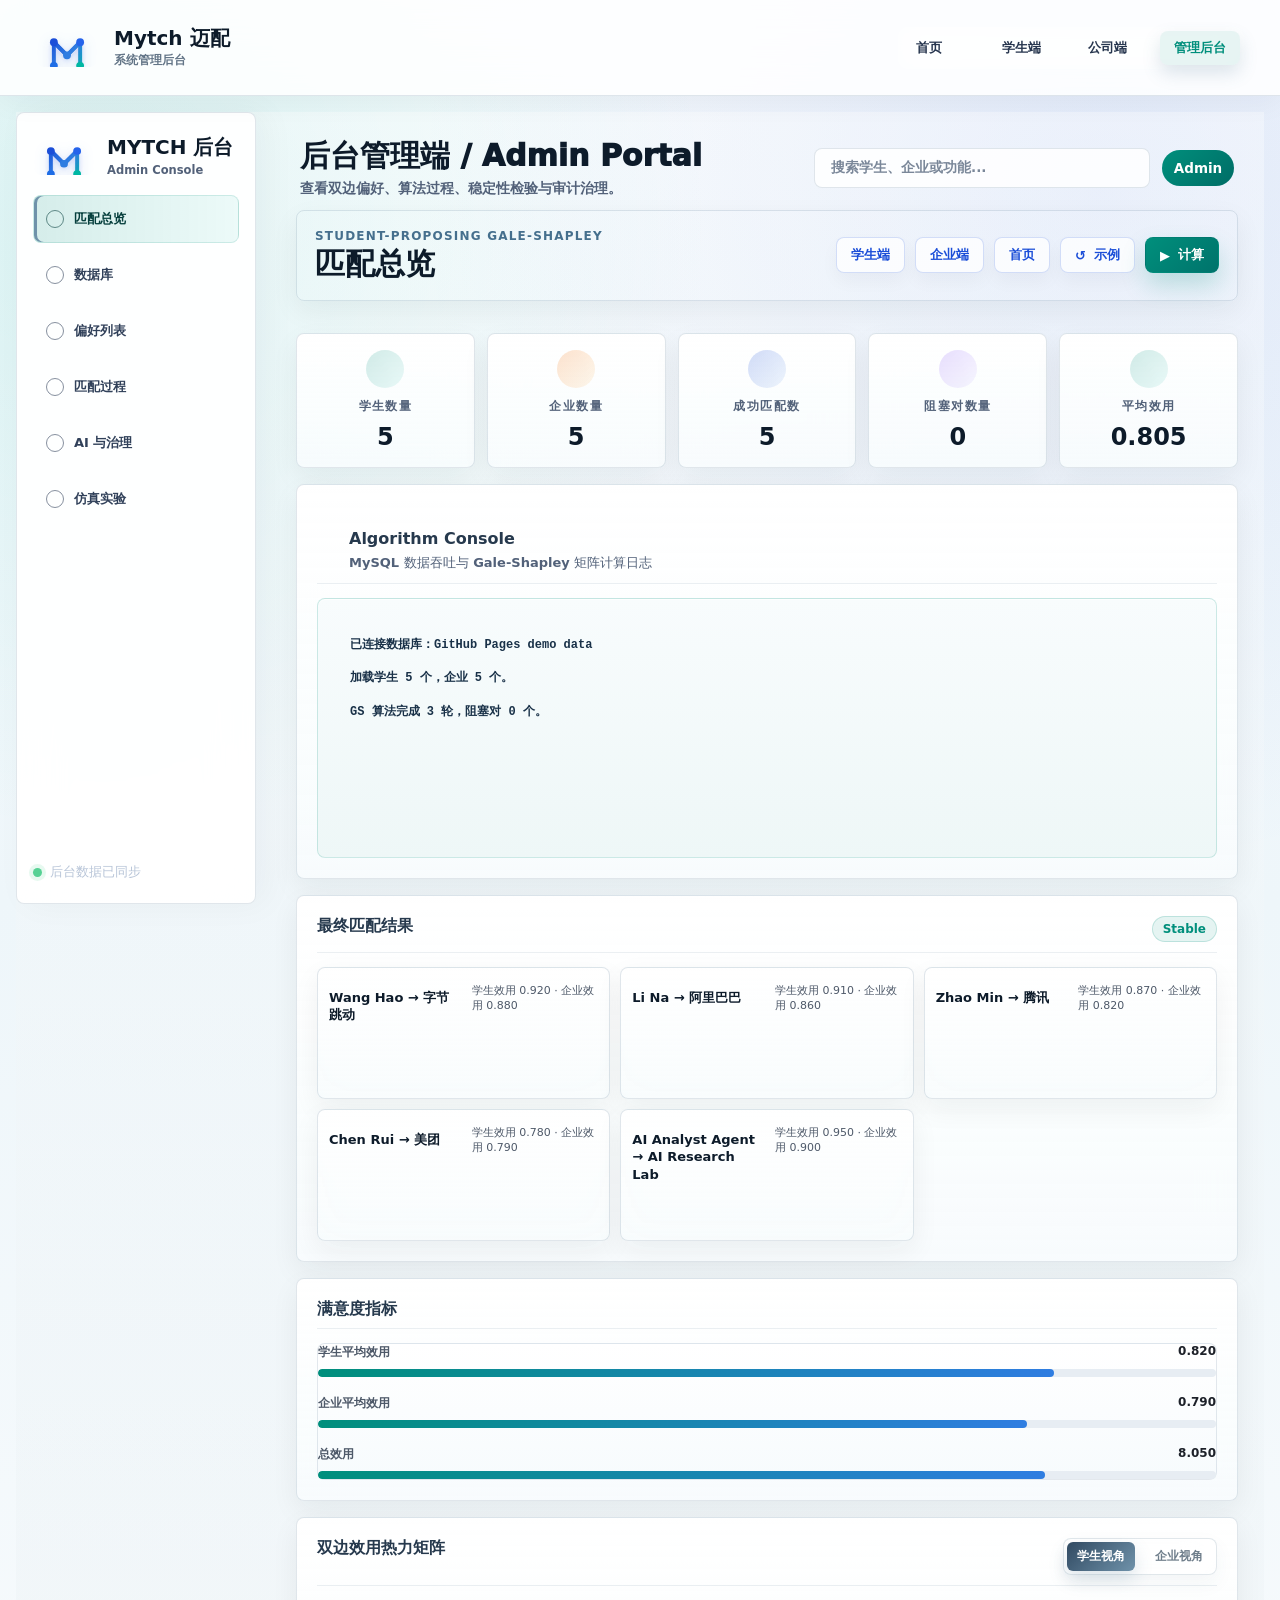
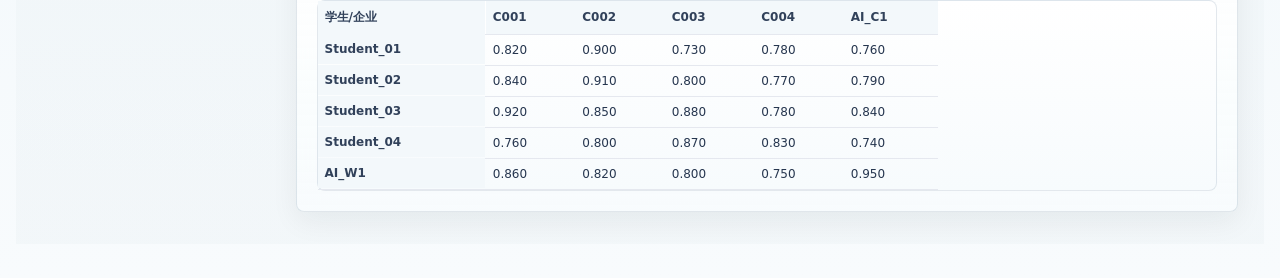
==== commit 0597afe8: "Add GitHub Pages demo data fallback" ====
--- a/admin.html
+++ b/admin.html
@@ -219,6 +219,6 @@
       </main>
     </div>
 
-    <script src="app.js?v=mytch-feedback-20260525"></script>
+    <script src="app.js?v=github-pages-demo-20260525"></script>
   </body>
 </html>
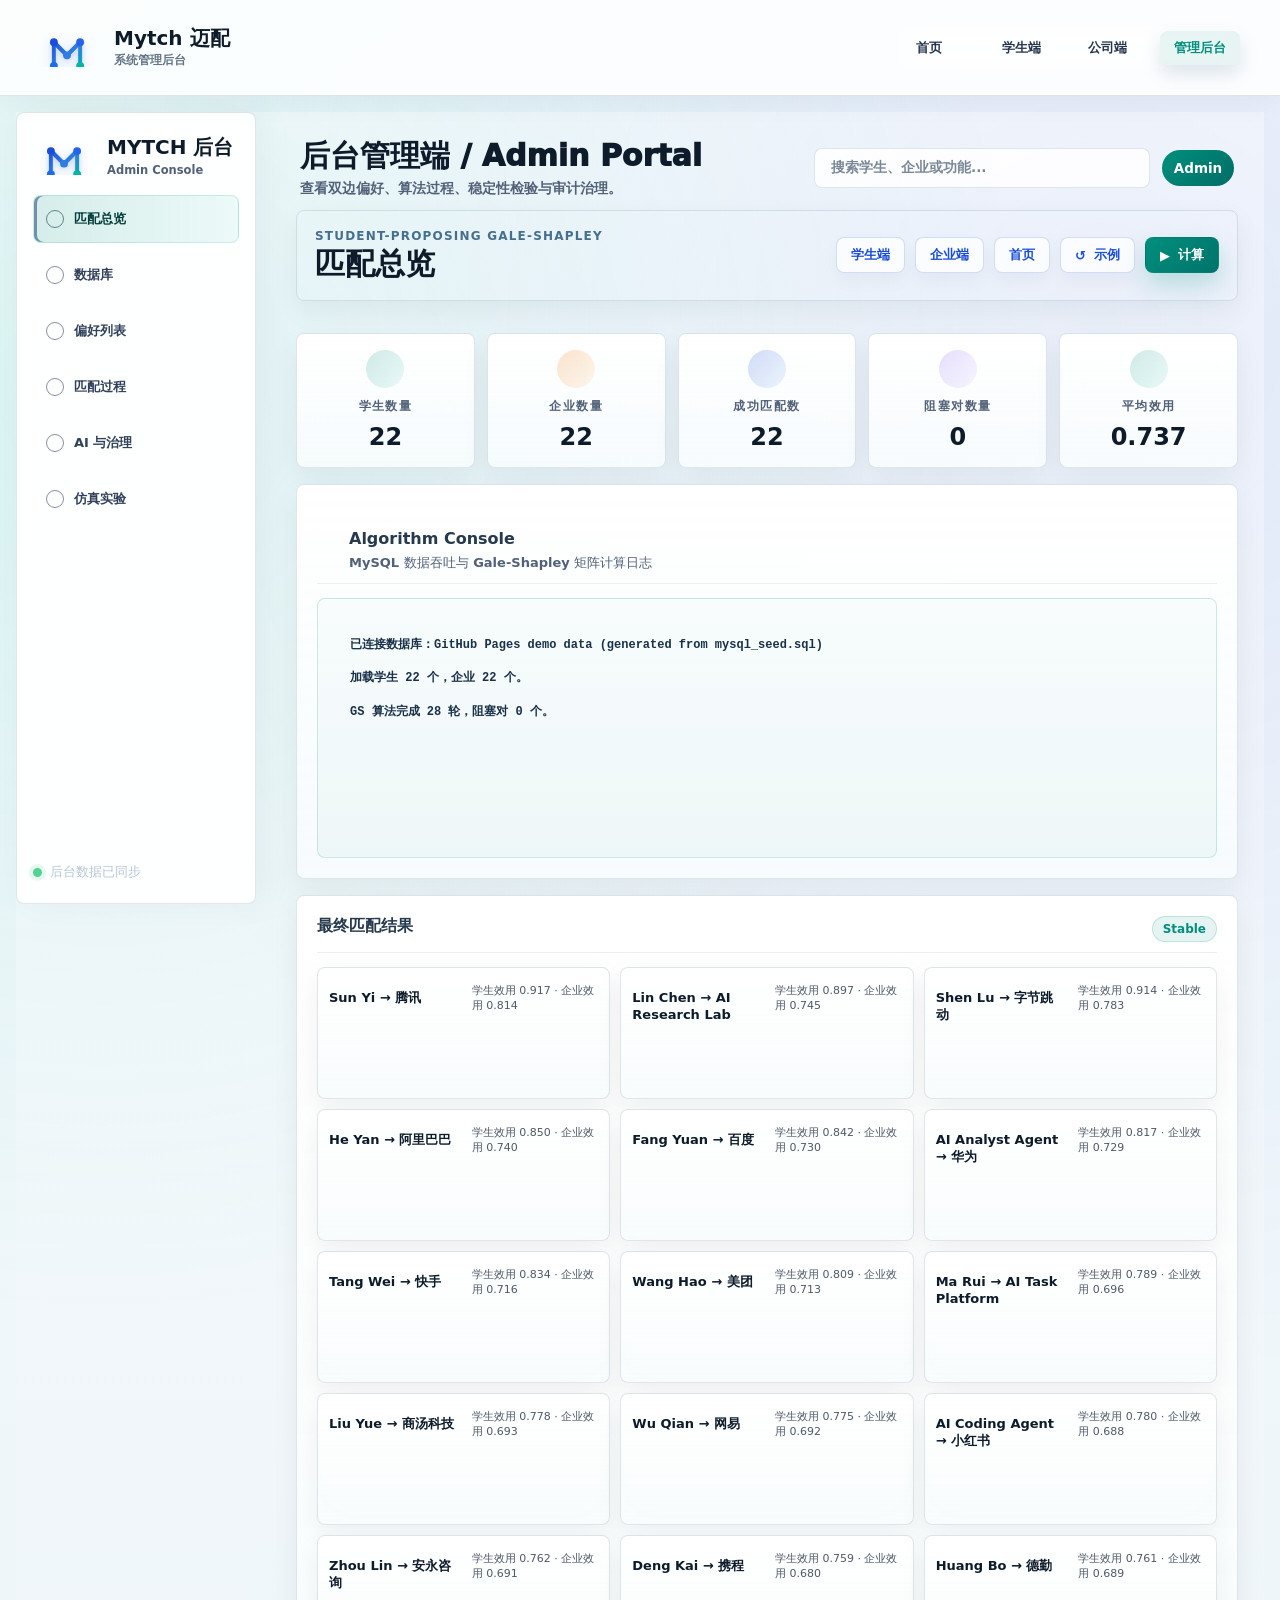
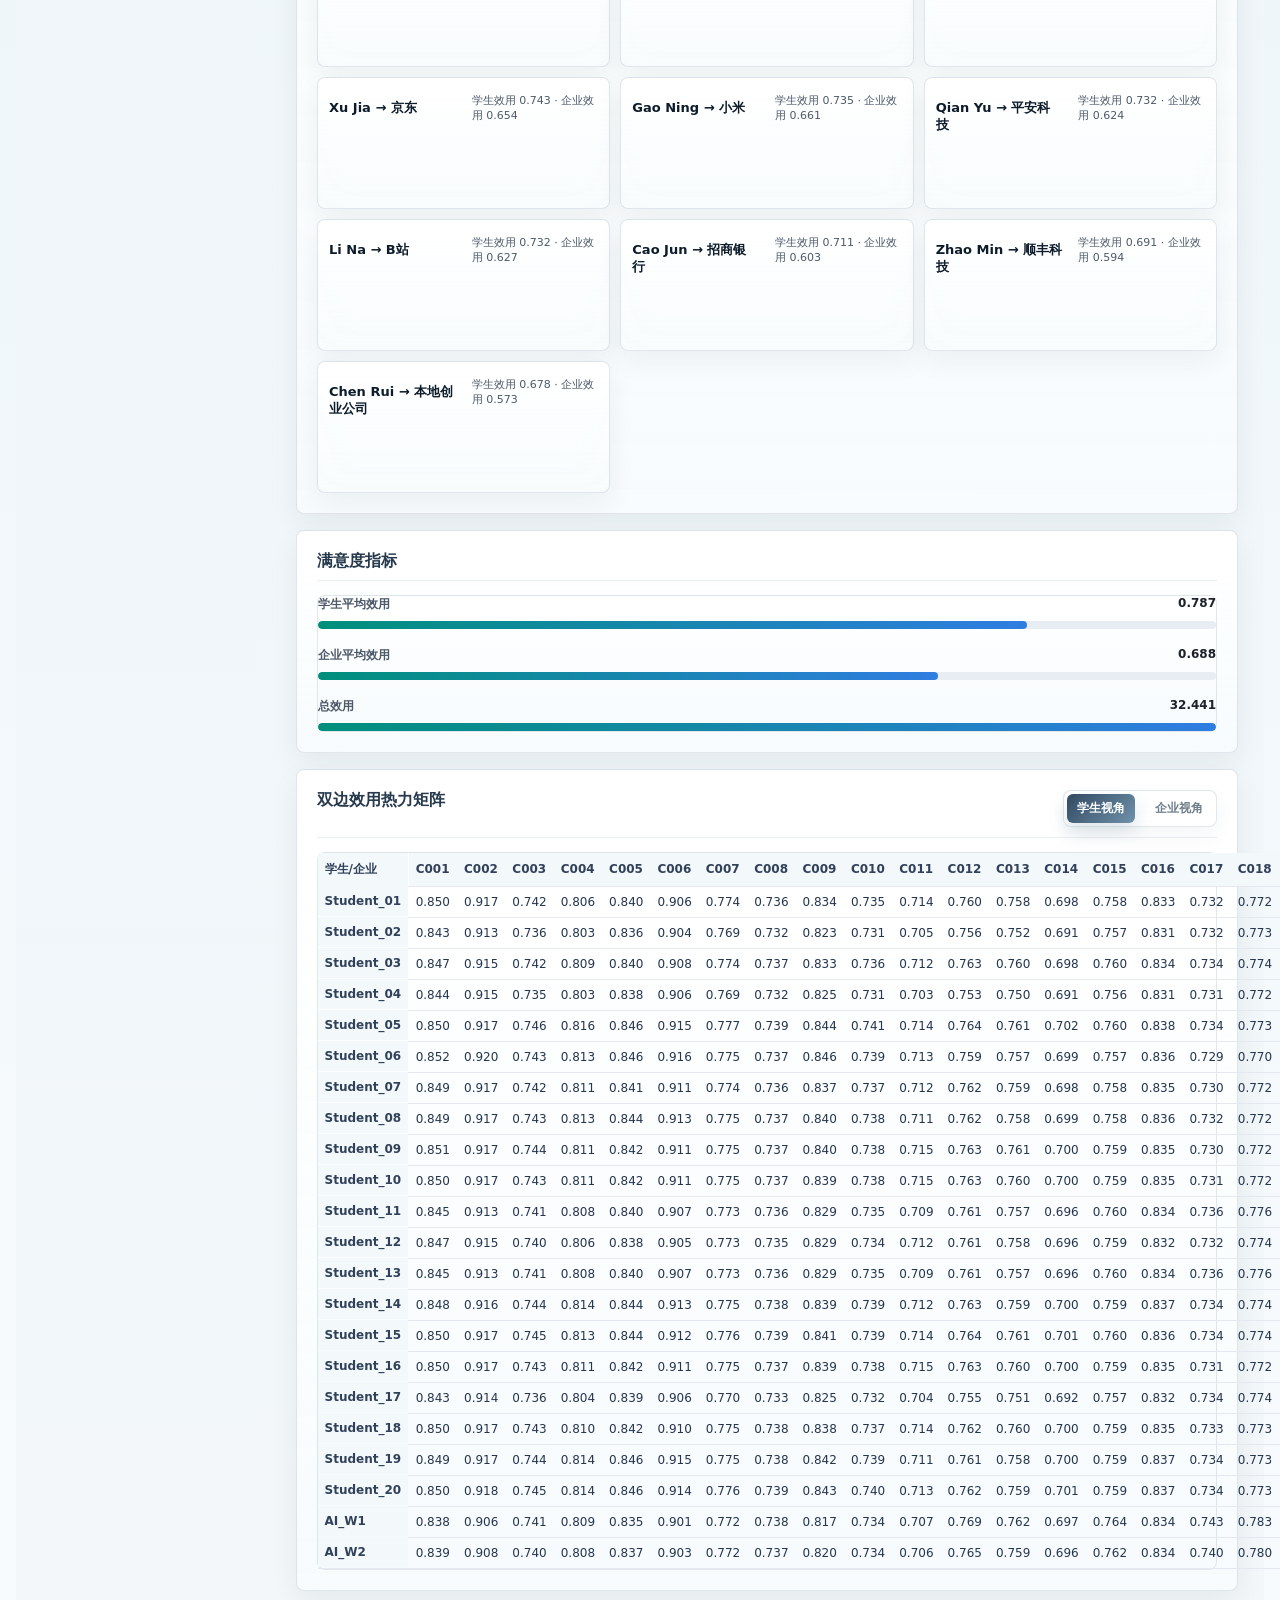
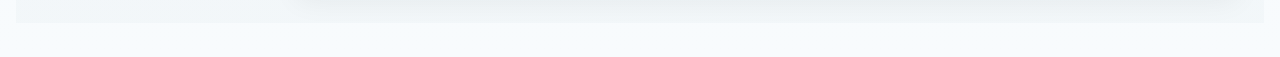
==== commit c03a9996: "Expand GitHub Pages demo dataset" ====
--- a/admin.html
+++ b/admin.html
@@ -219,6 +219,6 @@
       </main>
     </div>
 
-    <script src="app.js?v=github-pages-demo-20260525"></script>
+    <script src="app.js?v=github-pages-full-demo-20260525"></script>
   </body>
 </html>
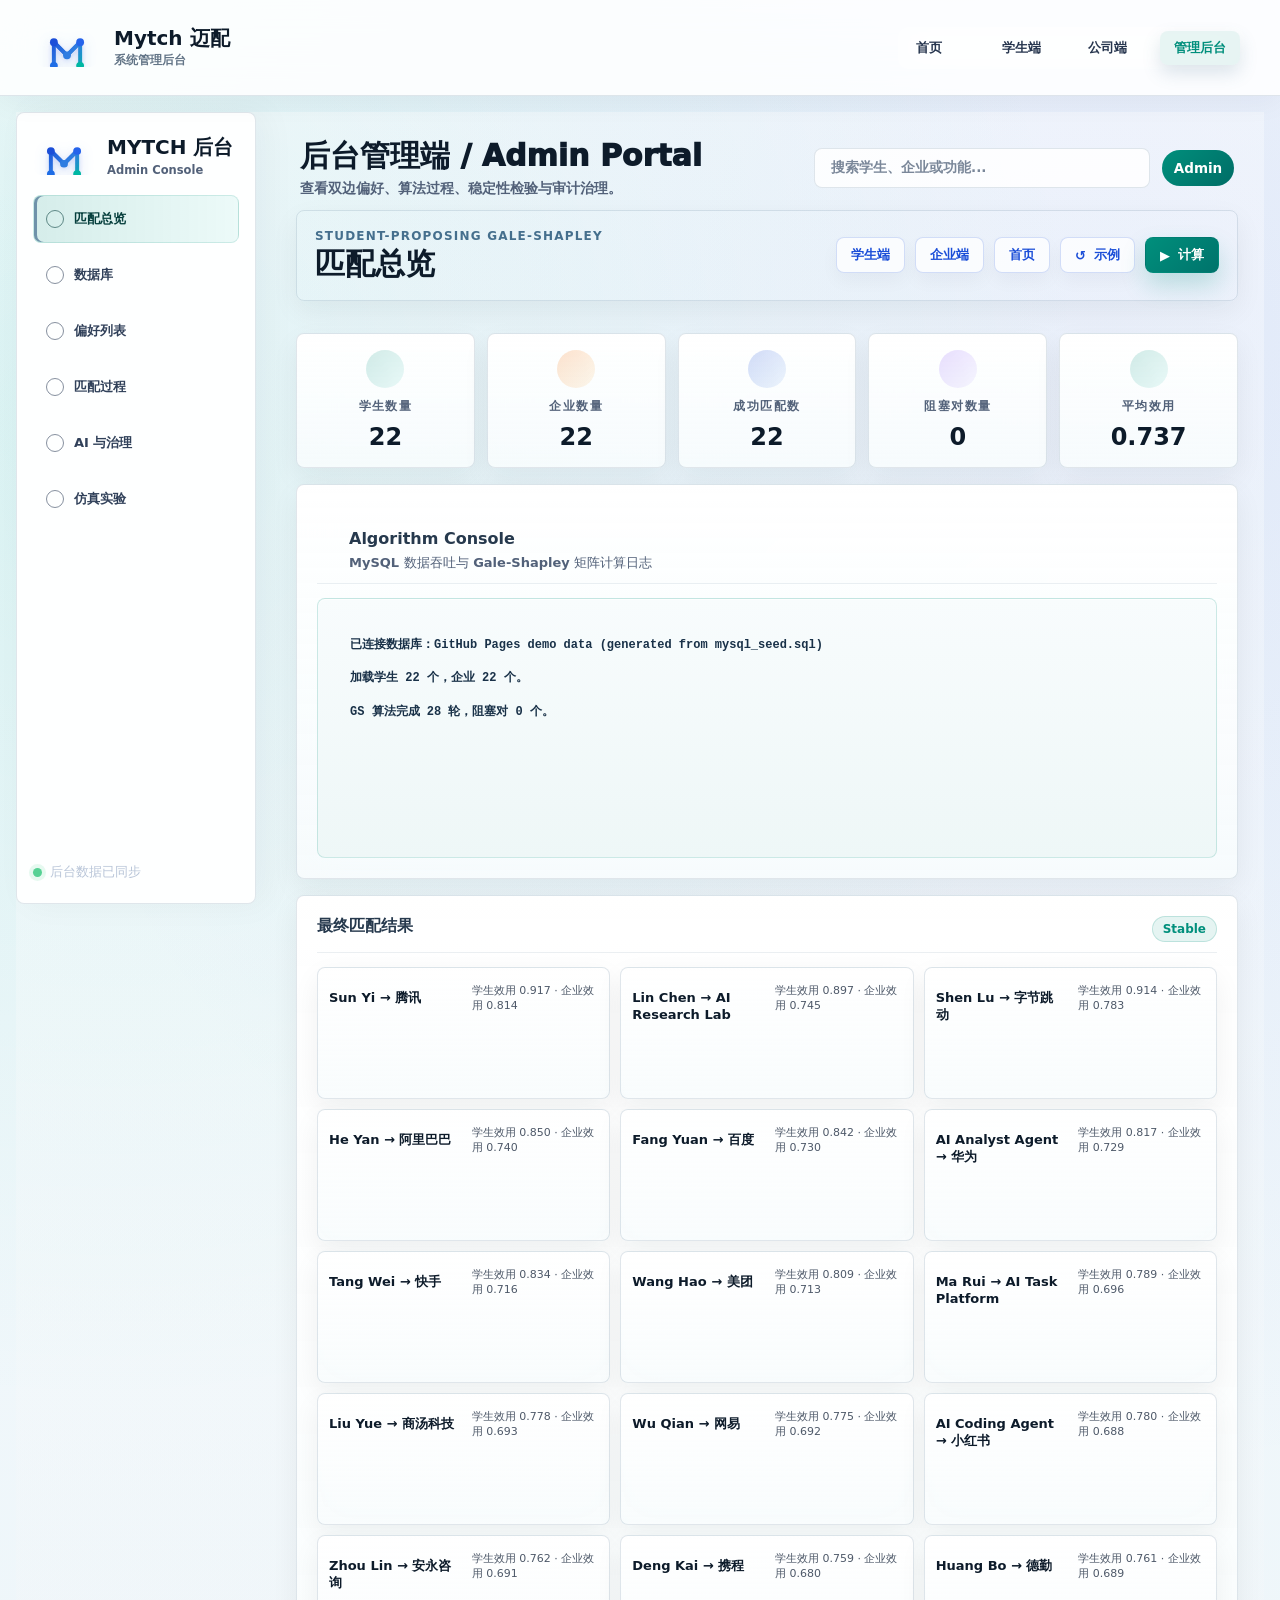
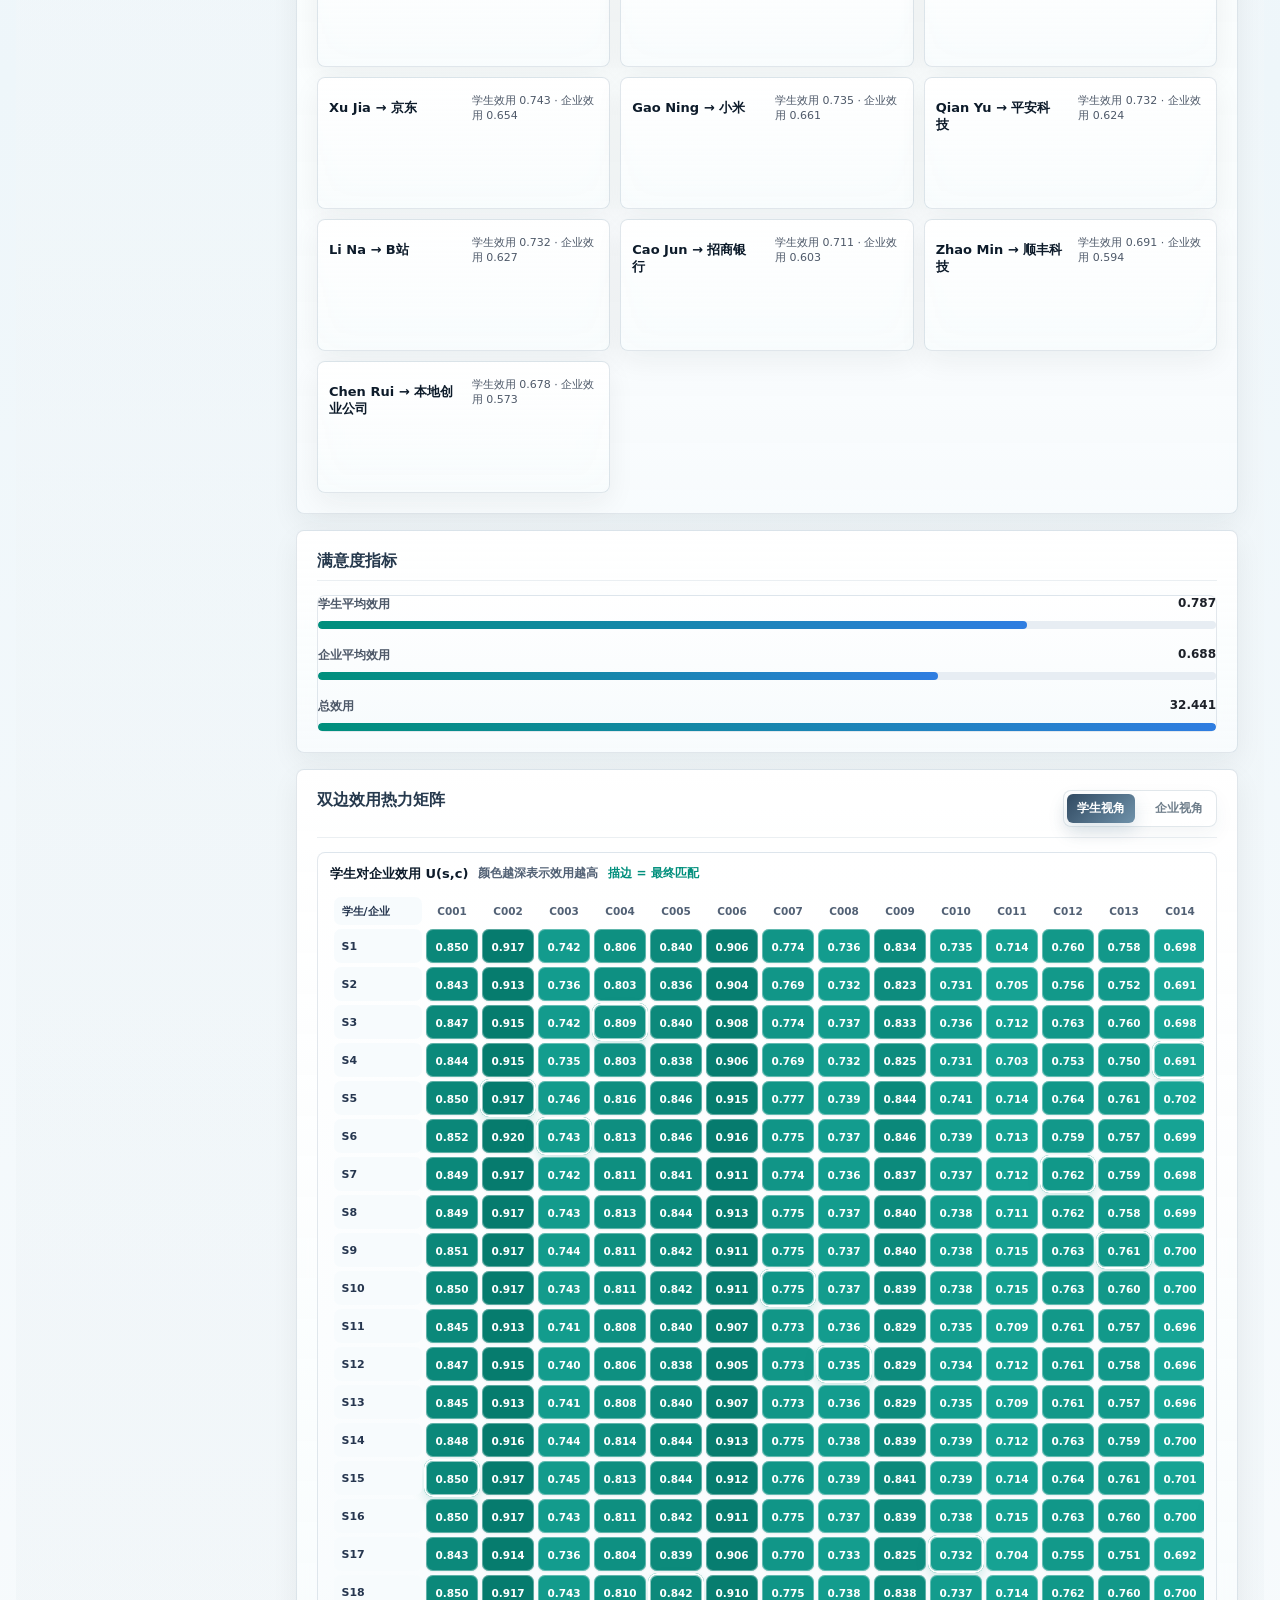
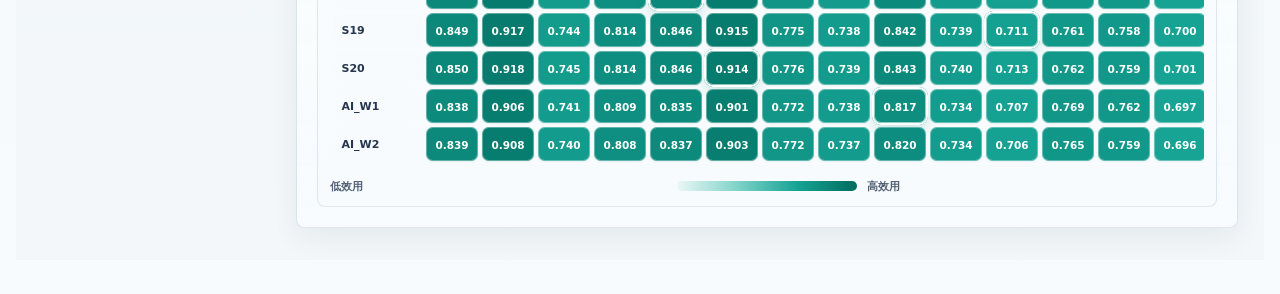
==== commit ce5efe49: "Restore colored utility heatmap" ====
--- a/admin.html
+++ b/admin.html
@@ -219,6 +219,6 @@
       </main>
     </div>
 
-    <script src="app.js?v=github-pages-full-demo-20260525"></script>
+    <script src="app.js?v=utility-heatmap-color-20260526"></script>
   </body>
 </html>
--- a/styles.css
+++ b/styles.css
@@ -1365,6 +1365,148 @@
   .donut-card {
     grid-template-columns: minmax(0, 1fr) !important;
   }
+}
+
+/* Final override: keep admin utility heatmap inside the panel and restore color scale */
+.matrix {
+  display: block !important;
+  width: 100% !important;
+  max-width: 100% !important;
+  min-width: 0 !important;
+  overflow: hidden !important;
+  padding: 12px !important;
+  border: 1px solid rgba(116, 141, 166, 0.22) !important;
+  border-radius: 8px !important;
+  background: linear-gradient(180deg, #ffffff, #f7fbfd) !important;
+}
+
+.matrix-summary {
+  display: flex !important;
+  align-items: center !important;
+  flex-wrap: wrap !important;
+  gap: 10px !important;
+  margin-bottom: 10px !important;
+  color: #526175 !important;
+  font-size: 12px !important;
+  font-weight: 760 !important;
+}
+
+.matrix-summary span {
+  color: #0d1b2a !important;
+  font-size: 13px !important;
+  font-weight: 900 !important;
+}
+
+.matrix-summary em {
+  font-style: normal !important;
+}
+
+.matrix-summary b {
+  color: #008f7c !important;
+  font-weight: 900 !important;
+}
+
+.matrix-scroll {
+  width: 100% !important;
+  max-width: 100% !important;
+  overflow: auto !important;
+  padding-bottom: 6px !important;
+}
+
+.utility-heatmap {
+  width: max-content !important;
+  min-width: 100% !important;
+  border-collapse: separate !important;
+  border-spacing: 4px !important;
+  table-layout: fixed !important;
+}
+
+.utility-heatmap th,
+.utility-heatmap td {
+  border: 0 !important;
+  padding: 0 !important;
+  white-space: nowrap !important;
+}
+
+.utility-heatmap thead th {
+  min-width: 52px !important;
+  height: 28px !important;
+  color: #526175 !important;
+  background: transparent !important;
+  font-size: 10.5px !important;
+  font-weight: 860 !important;
+  text-align: center !important;
+}
+
+.utility-heatmap thead th:first-child,
+.utility-heatmap tbody th {
+  position: sticky !important;
+  left: 0 !important;
+  z-index: 2 !important;
+  min-width: 88px !important;
+  padding: 0 8px !important;
+  color: #26364f !important;
+  background: rgba(247, 251, 253, 0.96) !important;
+  border-radius: 7px !important;
+  text-align: left !important;
+  font-size: 11px !important;
+  font-weight: 900 !important;
+}
+
+.utility-heatmap thead th:first-child {
+  z-index: 3 !important;
+}
+
+.utility-heatmap .heat-cell {
+  min-width: 52px !important;
+  height: 34px !important;
+  border-radius: 7px !important;
+  background: var(--heat-color) !important;
+  color: var(--heat-text) !important;
+  box-shadow:
+    inset 0 0 0 1px rgba(255, 255, 255, 0.34),
+    0 1px 2px rgba(13, 27, 42, 0.06) !important;
+  text-align: center !important;
+  font-size: 10.5px !important;
+  font-weight: 900 !important;
+}
+
+.utility-heatmap .heat-cell span {
+  display: inline-block !important;
+  transform: translateY(1px) !important;
+}
+
+.utility-heatmap .heat-cell.matched {
+  outline: 2px solid #ffffff !important;
+  box-shadow:
+    0 0 0 2px #008f7c,
+    0 6px 14px rgba(0, 143, 124, 0.22),
+    inset 0 0 0 1px rgba(255, 255, 255, 0.55) !important;
+}
+
+.matrix-legend {
+  display: grid !important;
+  grid-template-columns: auto minmax(130px, 180px) auto !important;
+  align-items: center !important;
+  gap: 10px !important;
+  margin-top: 8px !important;
+  color: #526175 !important;
+  font-size: 11px !important;
+  font-weight: 760 !important;
+}
+
+.matrix-legend i {
+  display: block !important;
+  height: 10px !important;
+  border-radius: 999px !important;
+}
+
+.student-legend i {
+  background: linear-gradient(90deg, #ebf7f5, #80d3c9, #16a394, #006c5f) !important;
+}
+
+.company-legend i {
+  background: linear-gradient(90deg, #eff5ff, #b2c5ff, #4970e2, #193d9c) !important;
 }
 
 /* Mytch final commercial visual specification */
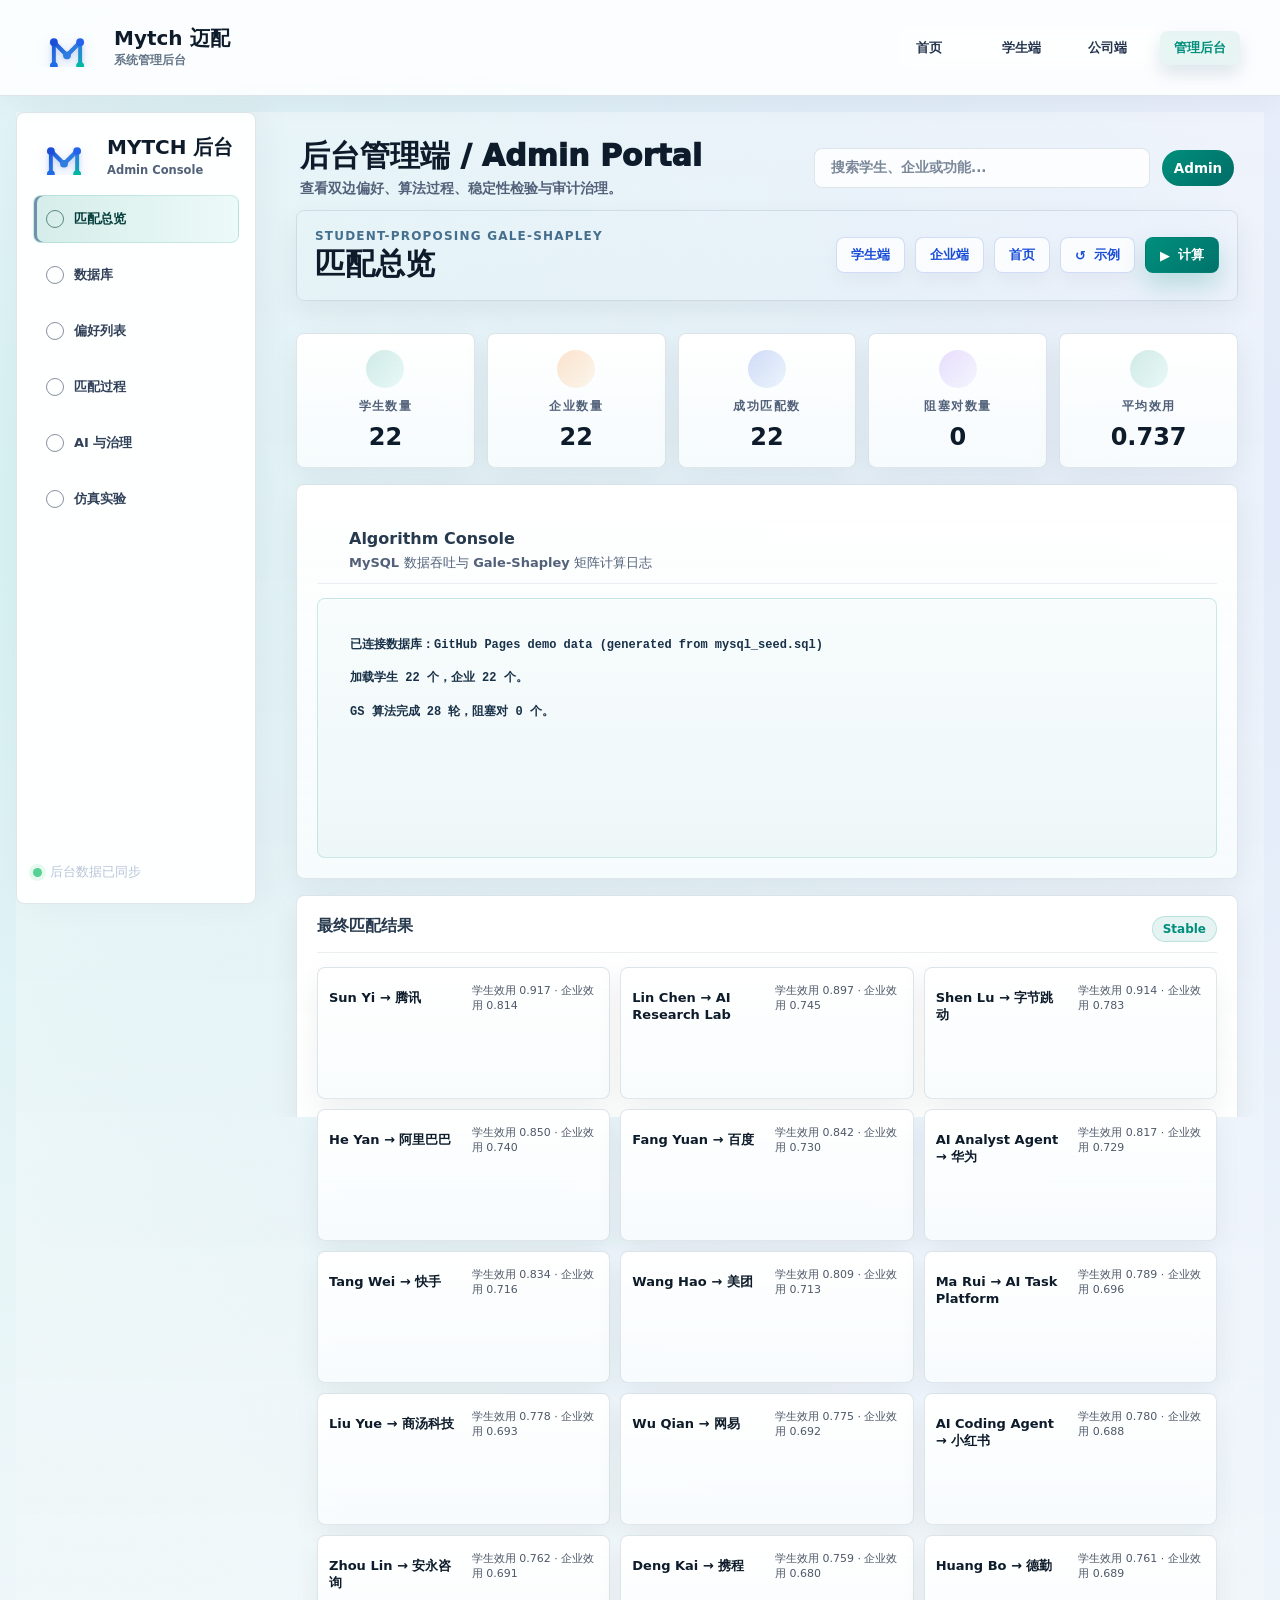
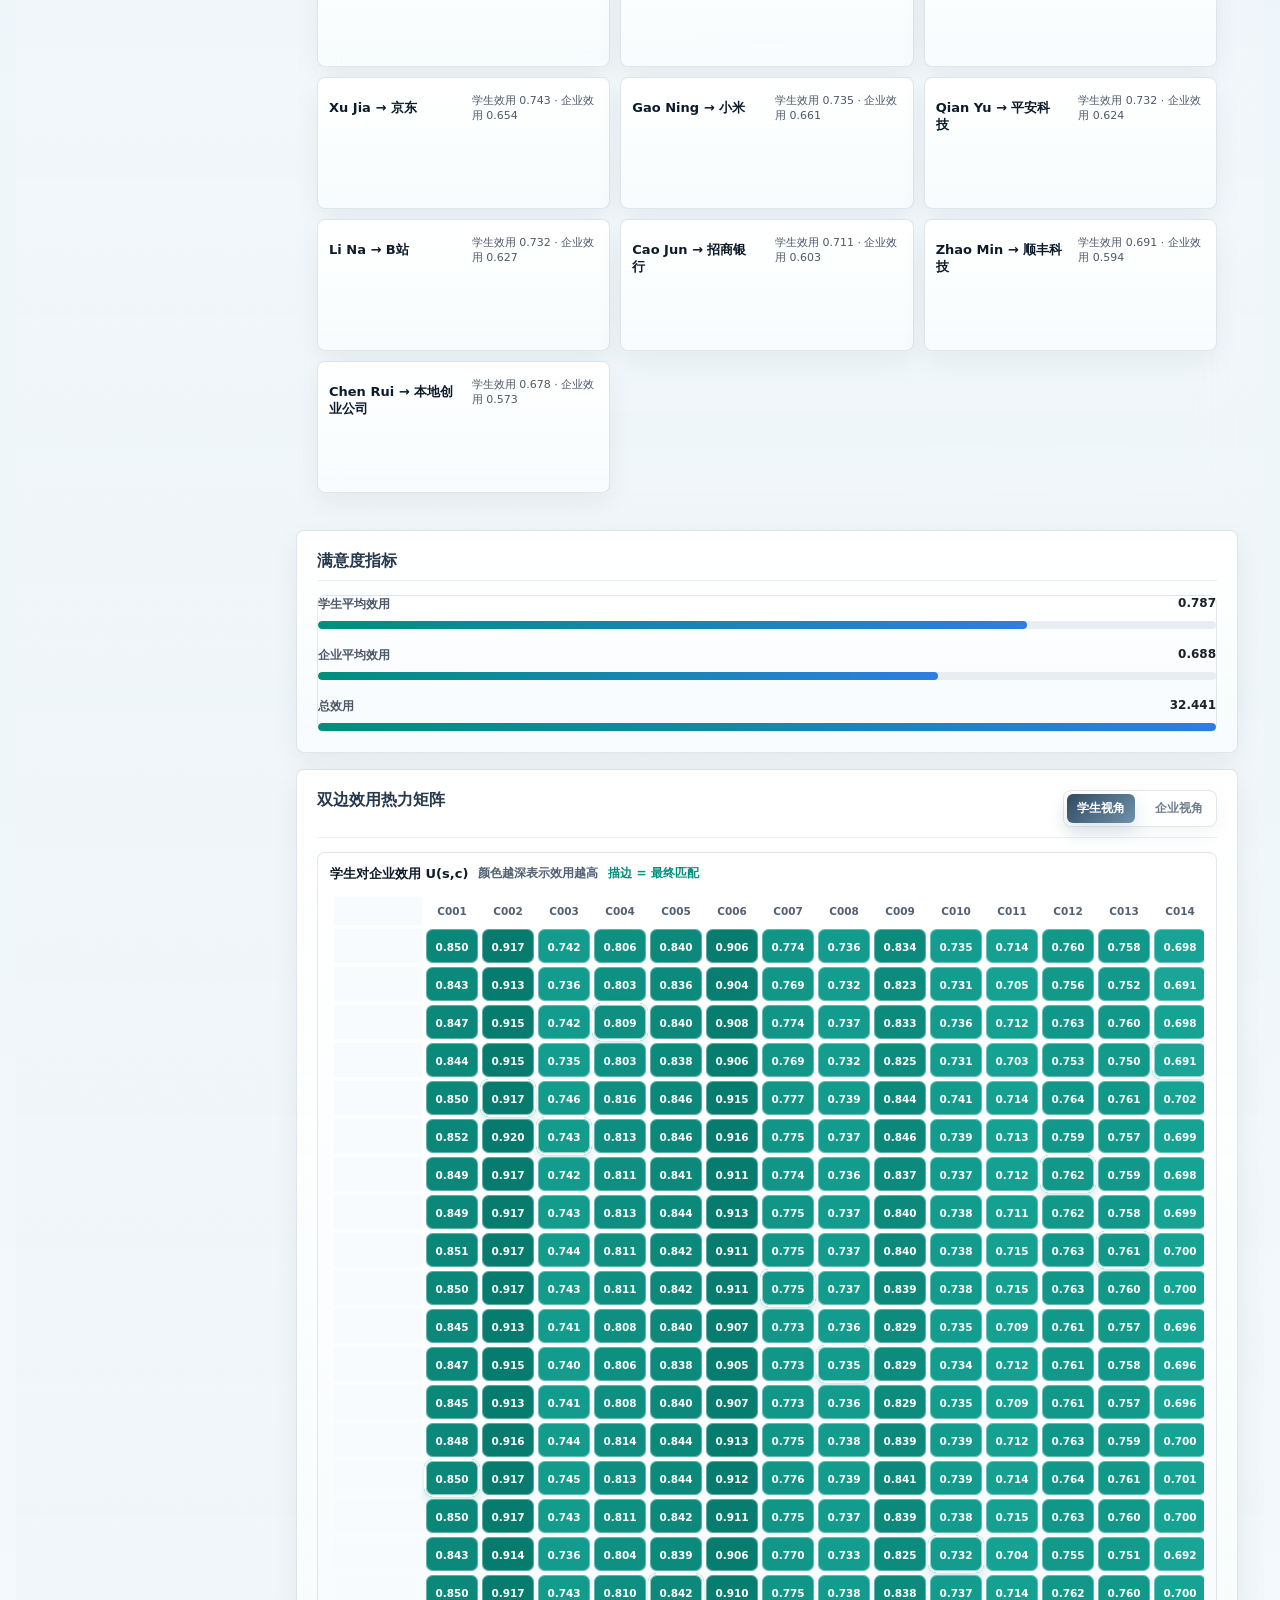
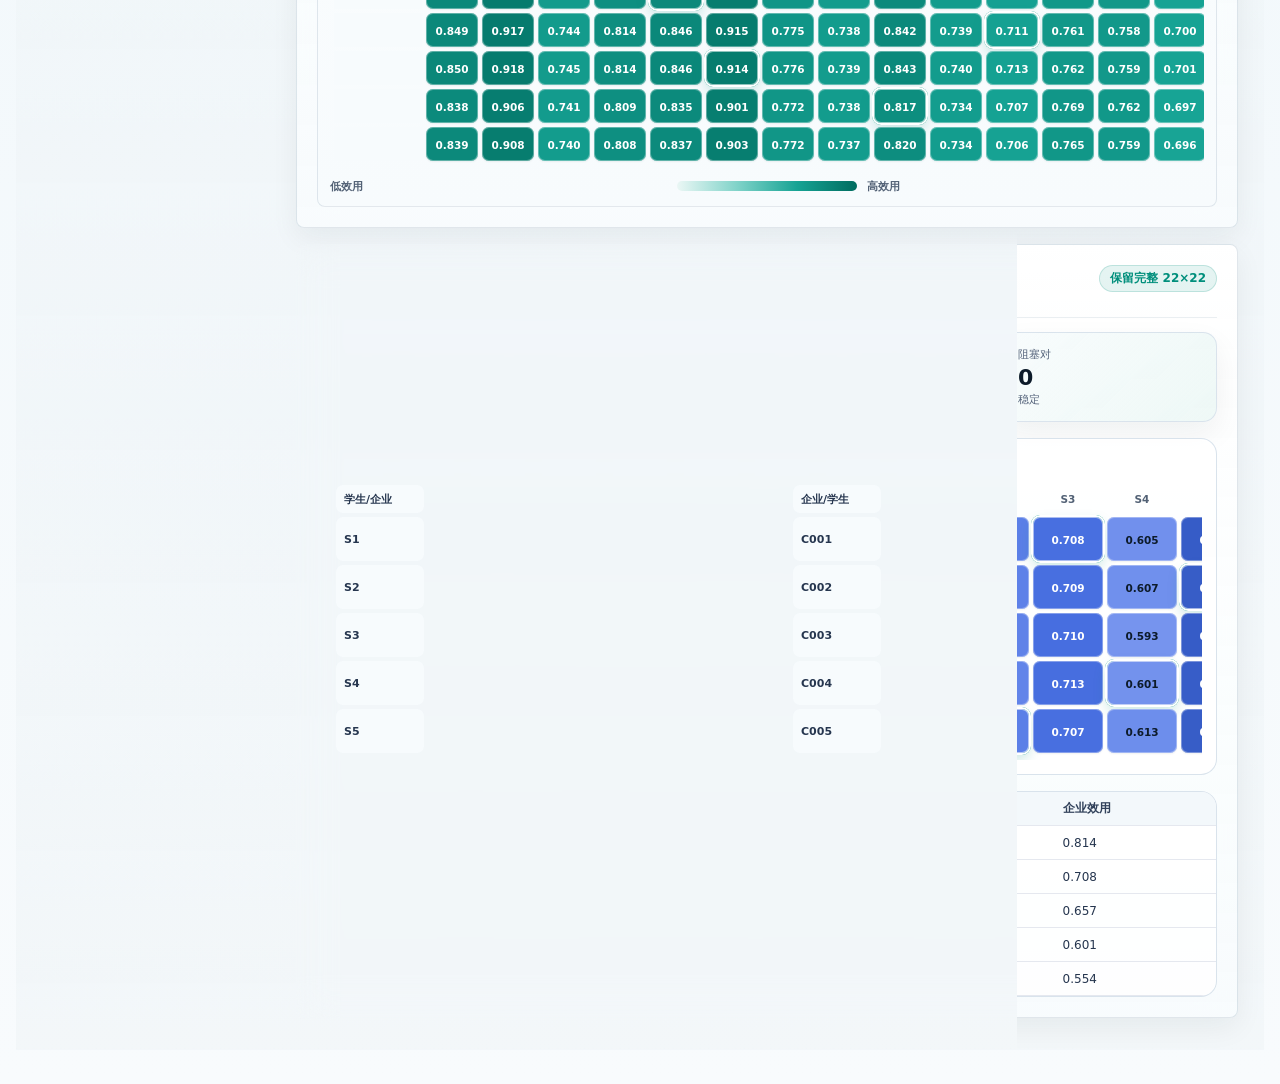
==== commit fce86d78: "Add 5x5 manual matching validation" ====
--- a/admin.html
+++ b/admin.html
@@ -135,6 +135,17 @@
             </div>
             <div id="utilityMatrix" class="matrix"></div>
           </section>
+
+          <section class="panel manual-case-panel">
+            <div class="panel-heading">
+              <div>
+                <h3>5×5 手算验证</h3>
+                <p>截取前 5 个学生与前 5 个公司，使用同一套效用与稳定匹配规则。</p>
+              </div>
+              <span class="badge">保留完整 22×22</span>
+            </div>
+            <div id="fiveByFiveCase" class="five-case"></div>
+          </section>
           <span id="successRate" class="sr-only">0%</span>
         </section>
 
@@ -219,6 +230,6 @@
       </main>
     </div>
 
-    <script src="app.js?v=utility-heatmap-color-20260526"></script>
+    <script src="app.js?v=five-by-five-case-20260526"></script>
   </body>
 </html>
--- a/styles.css
+++ b/styles.css
@@ -1345,6 +1345,105 @@
   opacity: 1 !important;
 }
 
+.manual-case-panel .panel-heading {
+  align-items: flex-start !important;
+  gap: 16px !important;
+}
+
+.manual-case-panel .panel-heading p {
+  margin: 6px 0 0 !important;
+  color: var(--mt-muted) !important;
+  font-size: 12px !important;
+  line-height: 1.45 !important;
+}
+
+.five-case {
+  display: grid !important;
+  gap: 16px !important;
+}
+
+.five-case-summary {
+  display: grid !important;
+  grid-template-columns: repeat(4, minmax(0, 1fr)) !important;
+  gap: 12px !important;
+}
+
+.five-case-summary article {
+  min-height: 82px !important;
+  padding: 14px 16px !important;
+  border-radius: 14px !important;
+  border: 1px solid rgba(213, 224, 234, 0.86) !important;
+  background: linear-gradient(135deg, rgba(248, 252, 253, 0.96), rgba(232, 246, 243, 0.72)) !important;
+  box-shadow: 0 12px 30px rgba(13, 27, 42, 0.06) !important;
+}
+
+.five-case-summary span,
+.five-case-summary em {
+  display: block !important;
+  color: var(--mt-muted) !important;
+  font-size: 11px !important;
+  font-style: normal !important;
+}
+
+.five-case-summary strong {
+  display: block !important;
+  margin: 4px 0 3px !important;
+  color: var(--mt-ink) !important;
+  font-size: 22px !important;
+  line-height: 1.05 !important;
+}
+
+.five-case-heatmaps {
+  display: grid !important;
+  grid-template-columns: repeat(2, minmax(0, 1fr)) !important;
+  gap: 14px !important;
+}
+
+.five-heatmap-card {
+  min-width: 0 !important;
+  padding: 14px !important;
+  border-radius: 16px !important;
+  border: 1px solid rgba(213, 224, 234, 0.9) !important;
+  background: rgba(255, 255, 255, 0.94) !important;
+  box-shadow: inset 0 1px 0 rgba(255, 255, 255, 0.86) !important;
+}
+
+.five-heatmap-card > strong {
+  display: block !important;
+  margin: 0 0 10px !important;
+  color: var(--mt-ink) !important;
+  font-size: 13px !important;
+}
+
+.five-heatmap-scroll {
+  overflow-x: auto !important;
+  padding-bottom: 3px !important;
+}
+
+.mini-heatmap {
+  min-width: 520px !important;
+}
+
+.mini-heatmap th,
+.mini-heatmap td {
+  width: 70px !important;
+  height: 44px !important;
+  min-width: 70px !important;
+  font-size: 11px !important;
+}
+
+.mini-heatmap thead th:first-child,
+.mini-heatmap tbody th {
+  width: 88px !important;
+  min-width: 88px !important;
+}
+
+.five-case-results .table-wrap {
+  border-radius: 16px !important;
+  border: 1px solid rgba(213, 224, 234, 0.9) !important;
+  background: rgba(255, 255, 255, 0.94) !important;
+}
+
 @media (max-width: 1180px) {
   body[data-page="student"] .product-layout,
   body[data-page="company"] .product-layout,
@@ -1355,6 +1454,11 @@
   .process-flow {
     grid-template-columns: repeat(2, minmax(0, 1fr)) !important;
   }
+
+  .five-case-summary,
+  .five-case-heatmaps {
+    grid-template-columns: repeat(2, minmax(0, 1fr)) !important;
+  }
 }
 
 @media (max-width: 760px) {
@@ -1363,6 +1467,11 @@
   }
 
   .donut-card {
+    grid-template-columns: minmax(0, 1fr) !important;
+  }
+
+  .five-case-summary,
+  .five-case-heatmaps {
     grid-template-columns: minmax(0, 1fr) !important;
   }
 }
